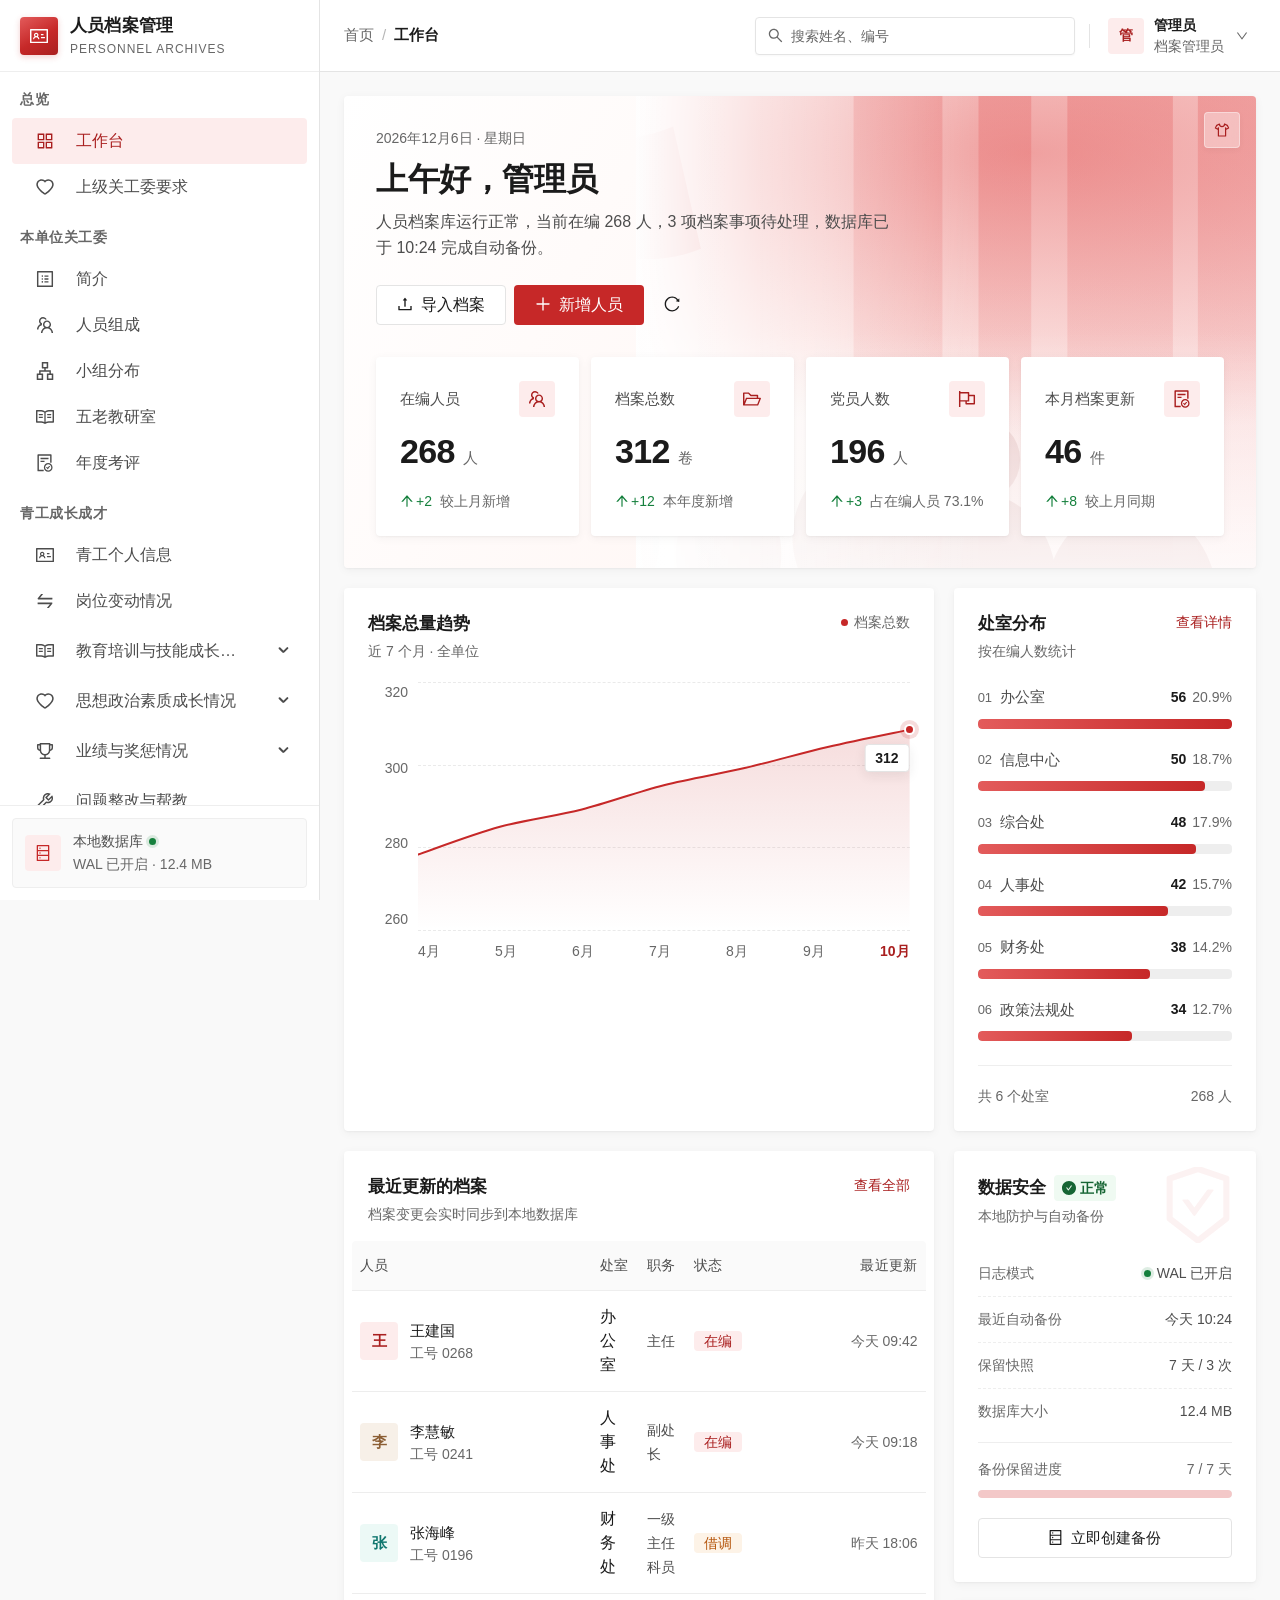
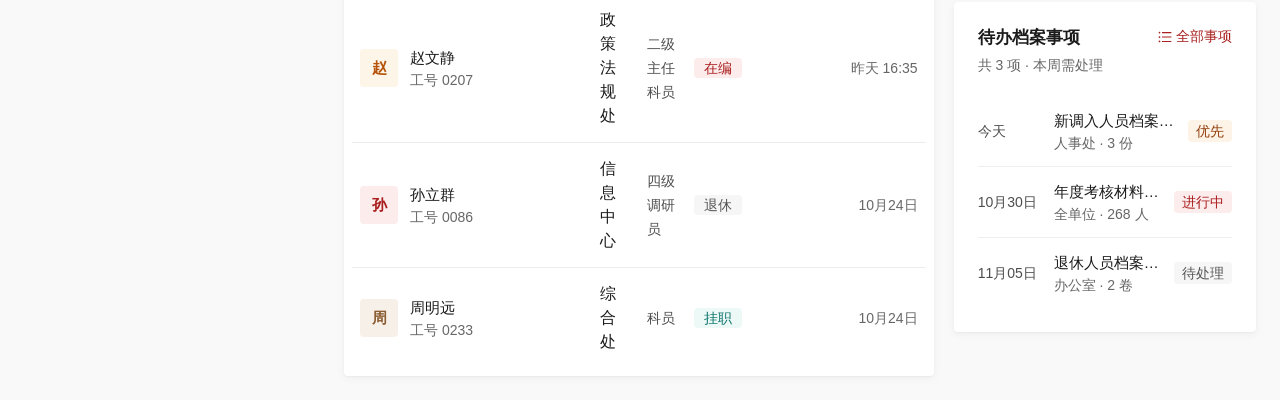
==== index.html @ 31d22665 "Add files via upload" ====
<!doctype html>
<html lang="zh-CN">
  <head>
    <meta charset="UTF-8" />
    <meta name="viewport" content="width=device-width, initial-scale=1.0" />
    <title>人员档案管理平台</title>
    <script type="module" crossorigin src="/assets/index-BuQHs7sy.js"></script>
    <link rel="stylesheet" crossorigin href="/assets/index-Nn-VcLT7.css">
  </head>
  <body>
    <div id="root"></div>
  </body>
</html>
---- assets/index-Nn-VcLT7.css ----
html,body{width:100%;height:100%}input::-ms-clear,input::-ms-reveal{display:none}*,*:before,*:after{box-sizing:border-box}html{font-family:sans-serif;line-height:1.15;-webkit-text-size-adjust:100%;-ms-text-size-adjust:100%;-ms-overflow-style:scrollbar;-webkit-tap-highlight-color:rgba(0,0,0,0)}@-ms-viewport{width:device-width}body{margin:0}[tabindex="-1"]:focus{outline:none}hr{box-sizing:content-box;height:0;overflow:visible}h1,h2,h3,h4,h5,h6{margin-top:0;margin-bottom:.5em;font-weight:500}p{margin-top:0;margin-bottom:1em}abbr[title],abbr[data-original-title]{-webkit-text-decoration:underline dotted;text-decoration:underline dotted;border-bottom:0;cursor:help}address{margin-bottom:1em;font-style:normal;line-height:inherit}input[type=text],input[type=password],input[type=number],textarea{-webkit-appearance:none}ol,ul,dl{margin-top:0;margin-bottom:1em}ol ol,ul ul,ol ul,ul ol{margin-bottom:0}dt{font-weight:500}dd{margin-bottom:.5em;margin-left:0}blockquote{margin:0 0 1em}dfn{font-style:italic}b,strong{font-weight:bolder}small{font-size:80%}sub,sup{position:relative;font-size:75%;line-height:0;vertical-align:baseline}sub{bottom:-.25em}sup{top:-.5em}pre,code,kbd,samp{font-size:1em;font-family:SFMono-Regular,Consolas,Liberation Mono,Menlo,Courier,monospace}pre{margin-top:0;margin-bottom:1em;overflow:auto}figure{margin:0 0 1em}img{vertical-align:middle;border-style:none}a,area,button,[role=button],input:not([type=range]),label,select,summary,textarea{touch-action:manipulation}table{border-collapse:collapse}caption{padding-top:.75em;padding-bottom:.3em;text-align:left;caption-side:bottom}input,button,select,optgroup,textarea{margin:0;color:inherit;font-size:inherit;font-family:inherit;line-height:inherit}button,input{overflow:visible}button,select{text-transform:none}button,html [type=button],[type=reset],[type=submit]{-webkit-appearance:button}button::-moz-focus-inner,[type=button]::-moz-focus-inner,[type=reset]::-moz-focus-inner,[type=submit]::-moz-focus-inner{padding:0;border-style:none}input[type=radio],input[type=checkbox]{box-sizing:border-box;padding:0}input[type=date],input[type=time],input[type=datetime-local],input[type=month]{-webkit-appearance:listbox}textarea{overflow:auto;resize:vertical}fieldset{min-width:0;margin:0;padding:0;border:0}legend{display:block;width:100%;max-width:100%;margin-bottom:.5em;padding:0;color:inherit;font-size:1.5em;line-height:inherit;white-space:normal}progress{vertical-align:baseline}[type=number]::-webkit-inner-spin-button,[type=number]::-webkit-outer-spin-button{height:auto}[type=search]{outline-offset:-2px;-webkit-appearance:none}[type=search]::-webkit-search-cancel-button,[type=search]::-webkit-search-decoration{-webkit-appearance:none}::-webkit-file-upload-button{font:inherit;-webkit-appearance:button}output{display:inline-block}summary{display:list-item}template{display:none}[hidden]{display:none!important}mark{padding:.2em;background-color:#feffe6}:root{--fs: 1;--blue: #c62828;--blue-deep: #a91f1f;--blue-soft: #fdecec;--bg: #f9f9f9;--surface: #ffffff;--border: #e4e4e4;--border-soft: #eeeeee;--text: #1b1b1b;--text-2: #4d4d4d;--text-3: #676767;--placeholder: #8c8c8c;--green: #15803d;--orange: #b45309;--danger: #b91c1c;--radius: 4px}html[data-font-level=large]{--fs: 1.125}html[data-font-level=xlarge]{--fs: 1.25}*{box-sizing:border-box}html,body,#root{height:100%}body{margin:0;background:var(--bg);color:var(--text);font-size:calc(16px * var(--fs));line-height:1.5;font-family:-apple-system,BlinkMacSystemFont,Segoe UI,PingFang SC,Hiragino Sans GB,Microsoft YaHei,sans-serif;-webkit-font-smoothing:antialiased;text-rendering:optimizeLegibility}::selection{background:#c6282829}html{scrollbar-color:#cfcfcf transparent;scrollbar-width:thin}::-webkit-scrollbar{width:8px;height:8px}::-webkit-scrollbar-thumb{background:#cfcfcf;border:2px solid transparent;background-clip:padding-box;border-radius:4px}::-webkit-scrollbar-thumb:hover{background:#b3b3b3;background-clip:padding-box}::-webkit-scrollbar-track,::-webkit-scrollbar-corner{background:transparent}.ant-select-dropdown .rc-virtual-list,.ant-select-dropdown .rc-virtual-list-holder,.ant-select-dropdown-menu,.ant-modal-body{scrollbar-color:#cfcfcf transparent!important;scrollbar-width:thin!important}.ant-select-dropdown .rc-virtual-list::-webkit-scrollbar,.ant-select-dropdown .rc-virtual-list-holder::-webkit-scrollbar,.ant-select-dropdown-menu::-webkit-scrollbar,.ant-modal-body::-webkit-scrollbar{width:8px!important;height:8px!important}.ant-select-dropdown .rc-virtual-list::-webkit-scrollbar-thumb,.ant-select-dropdown .rc-virtual-list-holder::-webkit-scrollbar-thumb,.ant-select-dropdown-menu::-webkit-scrollbar-thumb,.ant-modal-body::-webkit-scrollbar-thumb{background:#cfcfcf!important;border:2px solid transparent!important;background-clip:padding-box!important;border-radius:4px!important}.ant-select-dropdown .rc-virtual-list::-webkit-scrollbar-thumb:hover,.ant-select-dropdown .rc-virtual-list-holder::-webkit-scrollbar-thumb:hover,.ant-select-dropdown-menu::-webkit-scrollbar-thumb:hover,.ant-modal-body::-webkit-scrollbar-thumb:hover{background:#b3b3b3!important;background-clip:padding-box!important}.ant-select-dropdown .rc-virtual-list::-webkit-scrollbar-track,.ant-select-dropdown .rc-virtual-list-holder::-webkit-scrollbar-track,.ant-select-dropdown-menu::-webkit-scrollbar-track,.ant-modal-body::-webkit-scrollbar-track{background:transparent!important}.app-shell{min-height:100vh}.sider{position:fixed;inset:0 auto 0 0;z-index:30;display:flex;flex-direction:column;width:320px;background:var(--surface);border-right:1px solid var(--border)}.logo{display:flex;align-items:center;gap:12px;height:72px;padding:0 20px;border-bottom:1px solid var(--border-soft)}.logo-mark{display:grid;place-items:center;width:38px;height:38px;border-radius:var(--radius);color:#fff;font-size:calc(18px * var(--fs));background:linear-gradient(150deg,#e35b5b,#c62828 55%,#a91f1f);box-shadow:0 2px 6px #c6282838}.logo-name{font-size:calc(17px * var(--fs));font-weight:600;letter-spacing:.2px;line-height:calc(24px * var(--fs))}.logo-sub{margin-top:2px;font-size:calc(12px * var(--fs));font-weight:500;letter-spacing:1px;color:var(--text-3)}.nav-scroll{flex:1;overflow-y:auto;padding:16px 12px}.nav-group+.nav-group{margin-top:16px}.nav-group-label{display:flex;align-items:center;margin:0 0 8px;padding:0 12px 0 8px;font-size:calc(14px * var(--fs));font-weight:600;letter-spacing:.5px;color:var(--text-3)}.nav-group-label .nav-editable{display:flex;align-items:center;justify-content:space-between;width:100%}.nav-group-label .nav-editable-text{line-height:1.2}.nav-group-label .nav-editable-btn{display:inline-flex;align-items:center;justify-content:center;width:22px;height:22px;flex-shrink:0}.nav-group-label .nav-editable.is-editing{display:flex;align-items:center;justify-content:space-between;width:100%;gap:8px}.nav-group-label .nav-editable.is-editing .nav-editable-input{flex:1;width:100%;height:28px;border-radius:var(--radius);padding:0 8px}.nav-menu.ant-menu{border-inline-end:none!important;background:transparent}.nav-menu .ant-menu-item{width:100%;margin:0!important;padding-inline-end:12px!important}.nav-menu .ant-menu-item-icon,.nav-menu .ant-menu-submenu-title .ant-menu-item-icon{display:inline-flex;align-items:center;line-height:1;margin-inline-end:8px}.nav-menu .ant-menu-item,.nav-menu .ant-menu-submenu-title{display:flex!important;align-items:center!important;width:100%!important;min-width:0!important;overflow:hidden!important}.nav-menu .ant-menu-submenu{min-width:0!important}.nav-menu .nav-editable{display:flex!important;flex:1 1 auto!important;min-width:0!important;overflow:hidden!important;align-items:center;justify-content:space-between;gap:8px}.nav-menu .nav-editable-text{flex:1 1 auto!important;min-width:0!important;overflow:hidden!important;text-overflow:ellipsis;white-space:nowrap;line-height:1}.nav-menu .nav-editable-btn{flex:0 0 22px!important}.nav-menu .ant-menu-title-content,.nav-menu .nav-editable-text{line-height:1}.nav-menu .ant-menu-submenu-arrow{margin-inline-start:8px}.nav-menu .ant-menu-item-selected{font-weight:500}.nav-menu .ant-menu-title-content{display:flex;min-width:0;align-items:center;justify-content:space-between}.nav-menu .ant-menu-title-content>span{display:flex;flex:1;align-items:center;justify-content:space-between}.nav-count{min-width:24px;padding:0 6px;border-radius:var(--radius);background:#f2f2f2;color:var(--text-3);font-size:calc(14px * var(--fs));line-height:calc(20px * var(--fs));text-align:center}.nav-menu .ant-menu-item-selected .nav-count{background:#c628281a;color:var(--blue)}.nav-editable{display:inline-flex;align-items:center}.nav-editable .nav-count{flex:0 0 auto}.nav-editable-btn{display:inline-flex;align-items:center;justify-content:center;width:22px;height:22px;padding:0;border:none;border-radius:3px;background:transparent;color:var(--text-3);font-size:calc(13px * var(--fs));cursor:pointer;opacity:0;transition:opacity .16s ease,color .16s ease,background .16s ease}.nav-menu .ant-menu-item:hover .nav-editable-btn,.nav-menu .ant-menu-submenu-title:hover .nav-editable-btn,.nav-group-label:hover .nav-editable-btn,.nav-editable-btn:focus-visible{opacity:1}.nav-editable-btn:hover{background:#c6282814;color:var(--blue)}.nav-menu .ant-menu-item-selected .nav-editable-btn,.nav-menu .ant-menu-submenu-selected>.ant-menu-submenu-title .nav-editable-btn{color:var(--blue)}.nav-menu .ant-menu-item-selected .nav-editable-btn:hover,.nav-menu .ant-menu-submenu-selected>.ant-menu-submenu-title .nav-editable-btn:hover{background:#c6282824;color:var(--blue-deep)}.nav-editable-btn:focus-visible{outline:none;box-shadow:0 0 0 3px #c6282829}.nav-editable.is-editing{display:flex!important;flex:1 1 auto!important;min-width:0!important;align-items:center!important;justify-content:space-between!important;gap:8px!important}.nav-editable-input.ant-input{width:auto;height:26px;flex:1 1 auto;min-width:0;padding:0 8px;font-size:calc(14px * var(--fs));border-radius:var(--radius);border-color:var(--blue, #c62828)}.nav-editable-input.ant-input:focus{border-color:var(--blue, #c62828);box-shadow:0 0 0 2px #c6282826}.nav-editable-btn.is-editing{opacity:1!important;color:var(--blue, #c62828)}.nav-editable-btn.is-editing:hover{background:#c6282824!important;color:var(--blue-deep, #a91f1f)!important}.sider-foot{padding:12px;border-top:1px solid var(--border-soft)}.font-switch{margin-bottom:12px}.font-switch-label{margin:0 8px 4px;font-size:calc(14px * var(--fs));color:var(--text-3);white-space:nowrap}.font-switch .ant-segmented{padding:3px;background:#f2f2f2;font-size:calc(14px * var(--fs))}.font-switch .ant-segmented-item{border-radius:3px;color:var(--text-2)}.font-switch .ant-segmented-item-selected{color:var(--blue-deep);font-weight:600}.font-switch .ant-segmented-item-label{min-height:34px;padding-inline:9px;line-height:34px}.db-card{display:flex;align-items:center;gap:12px;padding:12px;border:1px solid var(--border-soft);border-radius:var(--radius);background:#fafafa}.db-icon{display:grid;place-items:center;width:36px;height:36px;flex:0 0 36px;border-radius:var(--radius);background:var(--blue-soft);color:var(--blue);font-size:calc(16px * var(--fs))}.db-title{display:flex;align-items:center;gap:6px;font-size:calc(14px * var(--fs));font-weight:500;color:var(--text-2)}.db-sub{margin-top:2px;font-size:calc(14px * var(--fs));color:var(--text-3)}.dot{width:7px;height:7px;border-radius:50%;background:var(--green);box-shadow:0 0 0 3px #15803d24}.main{display:flex;flex-direction:column;min-height:100vh;margin-left:320px}.header{position:sticky;top:0;z-index:20;display:flex;align-items:center;justify-content:space-between;gap:16px;height:72px;padding:0 24px;background:#ffffffeb;-webkit-backdrop-filter:saturate(180%) blur(12px);backdrop-filter:saturate(180%) blur(12px);border-bottom:1px solid var(--border)}.header-crumb{display:flex;align-items:center;gap:8px;font-size:calc(15px * var(--fs))}.crumb-muted{color:var(--text-3)}.crumb-link{padding:0;border:none;border-radius:3px;background:transparent;color:var(--text-3);font:inherit;cursor:pointer;transition:color .16s ease}.crumb-link:hover{color:var(--blue-deep)}.crumb-link:focus-visible{outline:none;box-shadow:0 0 0 3px #c6282824}.crumb-sep{color:#b6b6b6}.crumb-current{font-weight:600;color:var(--text)}.header-right{display:flex;align-items:center;gap:10px}.header-search.ant-input-affix-wrapper{width:320px;height:38px;padding-inline:12px;border:1px solid var(--border);background:#fff;border-radius:var(--radius);box-shadow:0 1px 2px #00000008;transition:all .2s cubic-bezier(.4,0,.2,1)}.header-search.ant-input-affix-wrapper:hover{border-color:#c4c4c4;background:#fff;box-shadow:0 2px 5px #0000000d}.header-search.ant-input-affix-wrapper:focus,.header-search.ant-input-affix-wrapper-focused{border-color:var(--blue)!important;background:#fff!important;box-shadow:0 0 0 3px #c628281f!important}.header-search .ant-input{background:transparent;color:var(--text);font-size:calc(14px * var(--fs))}.header-search .ant-input::placeholder{color:var(--text-3);font-size:calc(14px * var(--fs))}.header-search .ant-input-prefix{margin-inline-end:8px;color:var(--text-3);font-size:calc(15px * var(--fs));transition:color .2s ease}.header-search.ant-input-affix-wrapper-focused .ant-input-prefix{color:var(--blue)}.header-search .ant-input-clear-icon{color:var(--text-3);font-size:calc(13px * var(--fs));transition:color .16s ease}.header-search .ant-input-clear-icon:hover{color:var(--text)}.kbd{padding:2px 8px;border:1px solid #dedede;border-radius:3px;background:#fff;color:var(--text-3);font-size:calc(12px * var(--fs));line-height:calc(16px * var(--fs))}.icon-btn{display:grid;place-items:center;width:40px;height:40px;border-radius:var(--radius);color:var(--text-2);font-size:calc(18px * var(--fs));cursor:pointer;transition:background .16s ease,color .16s ease}.icon-btn:hover{background:#f2f2f2;color:var(--text)}.header-divider{width:1px;height:24px;margin:0 4px;background:var(--border)}.profile{display:flex;align-items:center;gap:10px;padding:4px 8px 4px 4px;border-radius:var(--radius);background:#fff;cursor:pointer;transition:background .16s ease}.profile:hover,.profile:active,.profile:focus{background:#fff}.profile-meta{line-height:1.2}.profile-name{font-size:calc(14px * var(--fs));font-weight:600;color:var(--text)}.profile-role{margin-top:4px;font-size:calc(14px * var(--fs));color:var(--text-3)}.profile-caret{margin-left:2px;font-size:calc(12px * var(--fs));color:var(--text-3)}.content{flex:1;padding:24px}.committee{display:flex;flex-direction:column;gap:20px}.tile-grid{display:grid;grid-template-columns:repeat(4,minmax(0,1fr));gap:20px}@media (max-width: 1400px){.tile-grid{grid-template-columns:repeat(3,minmax(0,1fr))}}@media (max-width: 900px){.tile-grid{grid-template-columns:repeat(2,minmax(0,1fr))}}@media (max-width: 620px){.tile-grid{grid-template-columns:minmax(0,1fr)}}.tile-grid-empty{grid-column:1 / -1;display:flex;flex-direction:column;align-items:center;gap:calc(16px * var(--fs));padding:calc(32px * var(--fs)) 0 calc(40px * var(--fs))}.tile-grid-empty .ant-empty{margin:0}.tile-grid-empty .ant-empty-image{height:calc(64px * var(--fs));margin-bottom:8px}.tile-grid-empty .ant-empty-description{color:var(--text-3)}.tile-cell{position:relative}.tile{display:flex;width:100%;flex-direction:column;padding:0;overflow:hidden;border:none;border-radius:var(--radius);background:#f5f5f4;color:var(--text);font:inherit;text-align:left;cursor:pointer;transition:box-shadow .2s ease,transform .2s ease}.tile-cell:hover .tile{transform:translateY(-4px);box-shadow:0 2px 4px #2121210d,0 6px 18px #21212112}.tile:focus-visible{outline:none;box-shadow:0 0 0 4px #c6282829}.tile-edit.ant-btn{position:absolute;top:8px;right:8px;z-index:2;display:inline-flex;align-items:center;justify-content:center;width:calc(26px * var(--fs));height:calc(26px * var(--fs));padding:0;border:none!important;border-radius:var(--radius);background:transparent!important;box-shadow:none!important;color:var(--text)!important;font-size:calc(14px * var(--fs));opacity:0;pointer-events:none;cursor:pointer;transition:opacity .16s ease,transform .2s ease,background .16s ease,color .16s ease}.tile-cell:hover .tile-edit.ant-btn,.tile-edit.ant-btn:focus-visible{opacity:1;pointer-events:auto;transform:translateY(-4px)}.tile-edit.ant-btn:hover{background:#c6282814!important;color:var(--blue)!important}.tile-edit.ant-btn:focus-visible{outline:none;box-shadow:0 0 0 3px #c628283d}.tile-media{display:block;overflow:hidden;aspect-ratio:16 / 7;background:#fbf5e7}.tile-media img{display:block;width:100%;height:100%;object-fit:cover;object-position:center 46%;transition:transform .3s ease}.tile-cell:hover .tile-media img{transform:scale(1.04)}.tile-media.is-blank{display:flex;flex-direction:column;align-items:center;justify-content:center;gap:6px;background:#f2f2f2;color:var(--text-3);font-size:calc(14px * var(--fs))}.tile-media.is-blank .anticon{font-size:calc(24px * var(--fs));color:#a3a3a3}.tile-media-hint{line-height:calc(20px * var(--fs))}.tile.tile-add{height:100%;min-height:calc(200px * var(--fs));align-items:center;justify-content:center;gap:calc(2px * var(--fs));border:1px dashed #d9d9d9;background:transparent;text-align:center;transition:box-shadow .2s ease,transform .2s ease,border-color .16s ease}.tile-add-icon{display:grid;place-items:center;margin-bottom:calc(10px * var(--fs));color:var(--text-3);font-size:calc(28px * var(--fs));line-height:1;transition:color .16s ease}.tile-add-title{font-size:calc(15px * var(--fs));font-weight:500;line-height:calc(22px * var(--fs));color:var(--text-2);transition:color .16s ease}.tile-add-desc{font-size:calc(14px * var(--fs));line-height:calc(20px * var(--fs));color:#9c9c9c}.tile-cell:hover .tile-add{border-color:var(--blue)}.tile-cell:hover .tile-add-icon{color:var(--blue)}.tile-cell:hover .tile-add-title{color:var(--blue-deep)}.tile-text{display:flex;flex-direction:column;gap:4px;padding:16px 20px 20px;background:#fafafa;color:#000}.tile-title{font-size:calc(17px * var(--fs));font-weight:600;line-height:calc(24px * var(--fs));transform-origin:left center;transition:transform .3s ease}.tile-desc{font-size:calc(14px * var(--fs));line-height:calc(22px * var(--fs));color:var(--text-3);transform-origin:left center;transition:transform .3s ease}.tile-cell:hover .tile-title,.tile-cell:hover .tile-desc{transform:scale(1.02)}.tile-title.is-blank{font-weight:500;color:var(--text-3)}.staff-card{position:relative;display:flex;align-items:flex-start;gap:calc(12px * var(--fs));padding:calc(14px * var(--fs));border:1px solid var(--border-soft);border-radius:var(--radius);background:#fafafa;transition:box-shadow .2s ease,transform .2s ease,background .2s ease}.staff-card:hover{transform:translateY(-4px);background:var(--surface);box-shadow:0 2px 4px #2121210d,0 6px 18px #21212112}.staff-card-open{position:absolute;top:0;right:0;bottom:0;left:0;z-index:1;width:100%;padding:0;border:none;border-radius:inherit;background:transparent;cursor:pointer}.staff-card-open:focus-visible{outline:2px solid var(--blue);outline-offset:2px}.staff-card-photo{display:grid;place-items:center;overflow:hidden;width:calc(76px * var(--fs));flex:0 0 calc(76px * var(--fs));aspect-ratio:3 / 4;border-radius:var(--radius);background:#f0f0ef;color:#a3a3a3;font-size:calc(26px * var(--fs))}.staff-card-photo img{display:block;width:100%;height:100%;object-fit:cover}.staff-card-main{display:flex;flex:1;flex-direction:column;min-width:0}.staff-card-name{overflow:hidden;padding-right:calc(64px * var(--fs));font-size:calc(17px * var(--fs));font-weight:600;line-height:calc(24px * var(--fs));text-overflow:ellipsis;white-space:nowrap}.staff-edit.ant-btn,.info-card-edit.ant-btn{position:absolute;top:calc(6px * var(--fs));right:calc(6px * var(--fs));z-index:2;background:var(--surface);opacity:0;pointer-events:none;transition:opacity .16s ease}.staff-card:hover .staff-edit.ant-btn,.info-card:hover .info-card-edit.ant-btn,.staff-edit.ant-btn:focus-visible,.info-card-edit.ant-btn:focus-visible{opacity:1;pointer-events:auto}.staff-edit.ant-btn:focus-visible,.info-card-edit.ant-btn:focus-visible{outline:none;box-shadow:0 0 0 3px #c6282824}.staff-card-rows{display:grid;grid-template-columns:max-content minmax(0,1fr);column-gap:calc(12px * var(--fs));row-gap:calc(2px * var(--fs));margin-top:calc(8px * var(--fs))}.staff-card-row{display:contents;font-size:calc(14px * var(--fs));line-height:calc(22px * var(--fs))}.staff-card-label{min-width:0;overflow:hidden;color:var(--text-3);text-overflow:ellipsis;white-space:nowrap}.staff-card-value{min-width:0;overflow:hidden;color:var(--text);text-overflow:ellipsis;white-space:nowrap}.staff-card-value.is-blank{color:var(--text-3)}.staff-card-value.is-long{display:-webkit-box;white-space:pre-line;word-break:break-word;-webkit-box-orient:vertical;-webkit-line-clamp:2}.staff-card-duty{color:var(--blue-deep)}.staff-card-duty.is-blank{color:var(--text-3)}.staff-detail{display:flex;align-items:flex-start;gap:calc(20px * var(--fs))}.staff-detail-photo{display:grid;place-items:center;overflow:hidden;width:calc(132px * var(--fs));flex:0 0 calc(132px * var(--fs));aspect-ratio:3 / 4;border-radius:var(--radius);background:#f0f0ef;color:#a3a3a3;font-size:calc(32px * var(--fs))}.staff-detail-photo img{display:block;width:100%;height:100%;object-fit:cover}.staff-detail-main{flex:1;min-width:0}.staff-detail-name{font-size:calc(20px * var(--fs));font-weight:600;line-height:calc(28px * var(--fs))}.staff-detail-rows{display:grid;grid-template-columns:max-content minmax(0,1fr);column-gap:calc(16px * var(--fs));row-gap:calc(10px * var(--fs));margin-top:calc(16px * var(--fs))}.staff-detail-row{display:contents;font-size:calc(14px * var(--fs));line-height:calc(22px * var(--fs))}.staff-detail-label{min-width:0;color:var(--text-3);white-space:nowrap}.staff-detail-value{min-width:0;color:var(--text);white-space:pre-line;word-break:break-word}.staff-detail-value.is-blank{color:var(--text-3)}.staff-detail-duty{color:var(--blue-deep)}.staff-detail-duty.is-blank{color:var(--text-3)}@media (max-width: 680px){.staff-detail{flex-direction:column}.staff-detail-photo{width:calc(96px * var(--fs));flex-basis:auto}}.tile.tile-add.staff-add,.tile.tile-add.group-add,.tile.tile-add.review-add{min-height:calc((76px * 4 / 3 + 28px) * var(--fs))}.info-card{position:relative;display:flex;flex-direction:column;min-height:calc((76px * 4 / 3 + 28px) * var(--fs));padding:calc(14px * var(--fs));border-radius:var(--radius);background:var(--surface);box-shadow:0 1px 2px #2121210a,0 2px 10px #2121210d;transition:box-shadow .2s ease,transform .2s ease}.info-card:hover{transform:translateY(-4px);box-shadow:0 2px 4px #2121210d,0 6px 18px #21212112}.info-card-name{padding-right:calc(64px * var(--fs));overflow:hidden;font-size:calc(17px * var(--fs));font-weight:600;line-height:calc(24px * var(--fs));text-overflow:ellipsis;white-space:nowrap}.info-card-rows{display:grid;grid-template-columns:max-content minmax(0,1fr);column-gap:calc(8px * var(--fs));row-gap:calc(2px * var(--fs));margin-top:auto;padding-top:calc(10px * var(--fs))}.info-card-row{display:contents;font-size:calc(14px * var(--fs));line-height:calc(22px * var(--fs))}.info-card-label{min-width:0;overflow:hidden;color:var(--text-3);text-overflow:ellipsis;white-space:nowrap}.info-card-value{min-width:0;overflow:hidden;color:var(--text);text-overflow:ellipsis;white-space:nowrap}.info-card-value.is-list{overflow:visible;text-overflow:clip;white-space:normal}.info-card-value.is-blank{color:var(--text-3)}.note-editor{display:flex;flex-direction:column;gap:calc(24px * var(--fs));max-width:calc(920px * var(--fs));margin-inline:auto}.note-field{display:flex;flex-direction:column;gap:calc(8px * var(--fs))}.note-editor{--note-mark: calc(3px * var(--fs));--note-mark-gap: calc(8px * var(--fs))}.note-field-head{display:flex;align-items:center;gap:var(--note-mark-gap)}.note-field-head:before{content:"";flex:none;width:var(--note-mark);height:calc(14px * var(--fs));border-radius:3px;background:var(--blue)}.note-field-head .ant-btn{opacity:0;pointer-events:none;transition:opacity .16s ease}.note-field:hover .ant-btn,.note-field-head .ant-btn:focus-visible{opacity:1;pointer-events:auto}@media (hover: none){.note-field-head .ant-btn{opacity:1;pointer-events:auto}}.note-editor .ant-input{font-size:calc(16px * var(--fs));line-height:calc(28px * var(--fs))}.note-editor .note-field-label-input.ant-input{flex:1;height:calc(24px * var(--fs));padding-block:0;padding-inline:0;font-size:calc(15px * var(--fs));line-height:calc(22px * var(--fs));font-weight:600;color:var(--text)}.note-cards,.note-cards-masonry{display:flex;gap:calc(20px * var(--fs));align-items:flex-start;position:relative;z-index:1}.note-cards-col{display:flex;flex-direction:column;gap:calc(20px * var(--fs));flex:1;min-width:0}.note-card-add-wrap{width:100%}.note-card{position:relative;margin:0;padding:calc(24px * var(--fs)) calc(24px * var(--fs)) calc(24px * var(--fs)) calc(44px * var(--fs));border-radius:var(--radius);background:var(--surface);box-shadow:0 1px 2px #2121210a,0 2px 10px #2121210d;transition:box-shadow .2s ease}.note-card-form-card{padding:calc(24px * var(--fs))}.note-card:hover{box-shadow:0 2px 4px #2121210d,0 6px 18px #21212112}.note-card.is-dragging{opacity:.5;background:#fff;box-shadow:0 4px 16px #c6282814;outline:1.5px dashed var(--blue);cursor:grabbing}.note-card.is-dragging .note-card-edit,.note-card.is-dragging .note-card-grip{pointer-events:none}.note-card.is-drop-target{outline:2px dashed var(--blue)!important;outline-offset:-2px;background:var(--blue-soft)!important;box-shadow:0 4px 18px #c6282829!important;transform:translateY(-2px);transition:transform .15s ease,background-color .15s ease,outline-color .15s ease}.note-card.is-drop-target:after{content:"释放以交换位置";position:absolute;top:8px;right:12px;padding:2px 8px;border-radius:4px;background:var(--blue);color:#fff;font-size:11px;font-weight:500;letter-spacing:.5px;pointer-events:none;z-index:5}.note-card-head{display:flex;align-items:flex-start;gap:calc(8px * var(--fs));margin-bottom:calc(12px * var(--fs))}.note-card-mark{flex:none;width:calc(4px * var(--fs));height:calc(16px * var(--fs));margin-top:calc(4px * var(--fs));border-radius:3px;background:var(--blue)}.note-card-label{flex:1;min-width:0;font-size:calc(17px * var(--fs));font-weight:600;line-height:calc(24px * var(--fs));color:var(--text);overflow-wrap:anywhere}.note-card-edit.ant-btn{flex:none;width:calc(32px * var(--fs));height:calc(32px * var(--fs));margin:calc(-4px * var(--fs)) calc(-8px * var(--fs)) 0 0;opacity:0;pointer-events:none;cursor:pointer;transition:opacity .16s ease,background-color .16s ease,color .16s ease}.note-card:hover .note-card-edit.ant-btn,.note-card:focus-within .note-card-edit.ant-btn,.note-card-edit.ant-btn:focus-visible{opacity:1;pointer-events:auto}.note-card-edit.ant-btn:hover{background:var(--blue-soft);color:var(--blue-deep)}:has(.review-builder-card) .note-card-edit.ant-btn,:has(.note-form) .note-card-edit.ant-btn,:has(.review-builder-card) .note-card-grip,:has(.note-form) .note-card-grip{display:none!important;opacity:0!important;pointer-events:none!important}:has(.note-card.is-dragging) .note-card:not(.is-dragging) .note-card-edit.ant-btn,:has(.note-card.is-dragging) .note-card:not(.is-dragging) .note-card-grip,.is-dragging-card .note-card:not(.is-dragging) .note-card-edit.ant-btn,.is-dragging-card .note-card:not(.is-dragging) .note-card-grip{display:none!important;opacity:0!important;pointer-events:none!important}.note-card.is-empty .note-card-edit.ant-btn{opacity:1;pointer-events:auto}.note-card-edit.ant-btn:focus-visible{outline:none;box-shadow:0 0 0 3px #c6282824}.note-card-grip{position:absolute;inset:0 auto 0 0;display:flex;align-items:center;justify-content:center;width:calc(28px * var(--fs));padding:0;border:0;border-radius:var(--radius) 0 0 var(--radius);background:transparent;color:var(--text-3);font-size:calc(14px * var(--fs));cursor:grab;opacity:0;transition:opacity .16s ease,background-color .16s ease,color .16s ease;-webkit-user-select:none;user-select:none}.note-card:hover .note-card-grip,.note-card-grip:focus-visible{opacity:1}.note-card-grip:hover{background:var(--blue-soft);color:var(--blue)}.note-card-grip:active{cursor:grabbing}.note-card-text{margin:0;font-size:calc(16px * var(--fs));line-height:calc(26px * var(--fs));color:var(--text-2);overflow-wrap:anywhere}.note-card-text+.note-card-text{margin-top:calc(12px * var(--fs))}.note-card-empty{display:flex;align-items:center;gap:calc(8px * var(--fs));font-size:calc(15px * var(--fs));line-height:calc(26px * var(--fs));color:var(--text-3)}.note-card-form{display:flex;flex-direction:column;gap:calc(16px * var(--fs))}.note-card-form.is-confirming .note-form-field{pointer-events:none}.note-card-form.is-confirming .ant-input,.note-card-form.is-confirming .ant-input:hover,.note-card-form.is-confirming .ant-input:focus,.note-card-form.is-confirming textarea,.note-card-form.is-confirming textarea:hover,.note-card-form.is-confirming textarea:focus{border-color:var(--border)!important;box-shadow:none!important;cursor:default!important}.note-form-label{display:block;margin-bottom:calc(6px * var(--fs));font-size:calc(14px * var(--fs));font-weight:500;color:var(--text-2)}.note-card-form .ant-input{font-size:calc(15px * var(--fs))}.note-form-foot{display:flex;flex-wrap:wrap;align-items:center;gap:calc(12px * var(--fs))}.note-form-confirm{flex:1 0 100%;margin:0;font-size:calc(14px * var(--fs));line-height:calc(22px * var(--fs));color:var(--danger)}.note-form-btns{display:flex;gap:calc(8px * var(--fs));margin-inline-start:auto}.note-card-add{width:100%;min-height:calc(80px * var(--fs));display:flex;align-items:center;justify-content:center;gap:calc(8px * var(--fs));padding-inline:calc(16px * var(--fs));border:1px dashed rgba(198,40,40,.35);border-radius:var(--radius);background:var(--surface);box-shadow:none;color:var(--blue-deep);font-family:inherit;font-size:calc(16px * var(--fs));font-weight:500;cursor:pointer;transition:color .16s ease,border-color .16s ease,background-color .16s ease}.note-card-add:hover,.note-card-add:focus-visible{border-color:var(--blue);background:var(--blue-soft);box-shadow:none;color:var(--blue-deep);outline:none}.review-card-body{display:flex;flex-direction:column;gap:calc(8px * var(--fs))}.review-card-row{display:flex;align-items:baseline;gap:calc(12px * var(--fs));font-size:calc(14.5px * var(--fs));line-height:calc(22px * var(--fs))}.review-card-prop{flex:none;color:var(--placeholder);font-size:calc(13px * var(--fs));font-weight:500;letter-spacing:.2px}.review-card-val{color:var(--text);font-size:calc(14.5px * var(--fs));word-break:break-word}.review-card-row.is-extra{flex-direction:column;align-items:flex-start;gap:calc(6px * var(--fs));margin-top:calc(10px * var(--fs));padding-top:calc(10px * var(--fs));border-top:1px dashed var(--border)}.review-card-row.is-extra .review-card-prop{color:var(--placeholder);font-size:calc(13px * var(--fs));font-weight:500;line-height:1.2}.review-card-row.is-extra .review-card-val{color:var(--text);font-size:calc(14.5px * var(--fs));line-height:1.65;width:100%}.review-card-val.is-multiline p{margin:0;color:var(--text);line-height:1.65;word-break:break-word}.review-card-val.is-multiline p+p{margin-top:calc(6px * var(--fs))}.review-card-grade-badge{display:inline-flex;align-items:center;padding:1px calc(8px * var(--fs));border-radius:var(--radius);background:var(--blue-soft);color:var(--blue);font-weight:600;font-size:calc(14px * var(--fs))}.review-builder-card{width:calc(((100% - calc(20px * var(--fs)) * 2) / 3) * 2 + calc(20px * var(--fs)));margin:0;padding:0;background:var(--surface);border-radius:var(--radius);box-shadow:var(--shadow-card);overflow:hidden;display:flex;flex-direction:column;transition:box-shadow .2s ease}.review-builder-card.is-two-cols{width:100%!important}@media (max-width: 1350px){.review-builder-card{width:100%}}.review-builder-card:hover{box-shadow:var(--shadow-hover)}.doc-page>.page-banner+.review-builder-card{margin-top:0}.review-builder-top-head{padding:calc(20px * var(--fs)) 32px calc(16px * var(--fs));border-bottom:1px solid var(--border-soft);background:var(--surface)}.review-builder-title{margin:0;font-size:calc(18px * var(--fs));line-height:1.4;font-weight:600;color:var(--text)}.review-builder-desc{margin:0;font-size:calc(14px * var(--fs));line-height:1.5;color:var(--text-3)}.review-builder-body{display:grid;grid-template-columns:minmax(0,1fr) 340px;min-height:520px;background:var(--surface)}@media (max-width: 960px){.review-builder-body{grid-template-columns:1fr}}.review-builder-left{padding:24px 32px;border-right:1px solid var(--border-soft);background:var(--surface);display:flex;flex-direction:column;transition:background-color .16s ease;overflow-y:auto}.review-builder-left.is-dragging-over{background:var(--blue-soft)}.review-builder-tip{display:flex;align-items:center;gap:8px;color:var(--text-3);font-size:calc(14px * var(--fs));margin:0 0 16px;padding:0 8px;line-height:22px}.review-builder-tip svg{color:var(--text-3);flex-shrink:0}.review-builder-list{position:relative;display:flex;flex-direction:column;gap:6px;flex:1}.review-builder-indicator{position:absolute;left:0;right:0;height:3px;border-radius:var(--radius);background:var(--blue);pointer-events:none;box-shadow:0 0 6px #c6282866;z-index:10}.review-builder-indicator:before{content:"";position:absolute;left:-4px;top:-4px;width:11px;height:11px;border-radius:50%;background:var(--blue)}.review-builder-row{display:grid;grid-template-columns:36px 96px minmax(0,1fr) 72px;gap:8px;align-items:center;padding:8px 12px;border:1px dashed transparent;border-radius:var(--radius);background:transparent;transition:border-color .16s ease,background-color .16s ease}.review-builder-row.custom:hover{border-color:var(--border);background:var(--sub-bg)}.review-builder-row.is-moving{opacity:.35;border-color:var(--blue);border-style:dashed}.review-builder-row.is-flash{animation:review-builder-flash .8s ease}@keyframes review-builder-flash{0%{background:var(--blue-soft);border-color:var(--blue)}to{background:transparent;border-color:transparent}}.review-builder-grip{width:36px;height:36px;display:flex;align-items:center;justify-content:center;color:var(--placeholder);border-radius:var(--radius);transition:color .16s ease,background-color .16s ease;-webkit-user-select:none;user-select:none}.review-builder-row.custom .review-builder-grip{cursor:grab}.review-builder-row.custom:hover .review-builder-grip{color:var(--text-2)}.review-builder-row.custom .review-builder-grip:hover{color:var(--blue);background:var(--blue-soft)}.review-builder-row.custom .review-builder-grip:active{cursor:grabbing}.review-builder-grip.locked{visibility:hidden}.review-builder-row-label{line-height:40px;font-weight:500;white-space:nowrap;font-size:calc(16px * var(--fs));color:var(--text);overflow:hidden;text-overflow:ellipsis}.review-builder-row-label.req:before{content:"* ";color:var(--blue);font-weight:600}.review-builder-row-label-input{width:100%;height:36px;line-height:36px;font-family:inherit;font-weight:500;font-size:calc(16px * var(--fs));color:var(--text);background:transparent;border:1px solid transparent;border-radius:var(--radius);padding:0 4px;outline:none;cursor:text;transition:background-color .16s ease,border-color .16s ease,color .16s ease}.review-builder-row.custom:hover .review-builder-row-label-input{border-color:var(--border-soft);background:var(--surface)}.review-builder-row-label-input:hover{color:var(--blue-deep);background:var(--blue-soft)!important}.review-builder-row-label-input:focus{background:var(--surface)!important;border-color:var(--blue)!important;box-shadow:0 0 0 3px #c6282824}.review-builder-ctl{min-width:0}.review-builder-ctl .ant-input,.review-builder-ctl .ant-picker{width:100%;height:calc(40px * var(--fs));border:1px solid var(--border);background:var(--surface);color:var(--text);border-radius:var(--radius);padding:0 12px;font:inherit;font-size:calc(15px * var(--fs));transition:border-color .16s ease,box-shadow .16s ease}.review-builder-ctl .ant-input::placeholder,.review-builder-ctl .ant-picker input::placeholder{color:var(--placeholder)}.review-builder-ctl .ant-input:focus,.review-builder-ctl .ant-picker-focused{border-color:var(--blue);box-shadow:0 0 0 3px #c6282824}.review-builder-ctl .ant-input-textarea{height:auto}.review-builder-ctl textarea.ant-input{min-height:calc(88px * var(--fs));height:calc(88px * var(--fs));padding:10px 12px;line-height:1.5}.review-builder-card.is-confirming-delete .review-builder-ctl .ant-input,.review-builder-card.is-confirming-delete .review-builder-ctl .ant-input[disabled],.review-builder-card.is-confirming-delete .review-builder-ctl .ant-input.ant-input-disabled,.review-builder-card.is-confirming-delete .review-builder-ctl .ant-picker,.review-builder-card.is-confirming-delete .review-builder-ctl .ant-picker[disabled],.review-builder-card.is-confirming-delete .review-builder-ctl .ant-picker.ant-picker-disabled,.review-builder-card.is-confirming-delete .review-builder-ctl textarea,.review-builder-card.is-confirming-delete .review-builder-row-label-input,.review-builder-card.is-confirming-delete .review-builder-row-label-input[disabled]{background:#fff!important;border-color:#e4e4e4!important;color:#b0b0b0!important;box-shadow:none!important;cursor:default!important;-webkit-user-select:none;user-select:none}.review-builder-card.is-confirming-delete .review-builder-ctl .ant-picker input,.review-builder-card.is-confirming-delete .review-builder-ctl .ant-picker-disabled input{color:#b0b0b0!important;background:transparent!important;cursor:default!important}.review-builder-card.is-confirming-delete .review-builder-ctl .ant-input::placeholder,.review-builder-card.is-confirming-delete .review-builder-ctl .ant-picker input::placeholder{color:#c8c8c8!important}.review-builder-card.is-confirming-delete .review-builder-ctl .ant-picker-suffix{color:#c4c4c4!important;cursor:default!important}.review-builder-card.is-confirming-delete .review-builder-lock{color:#b0b0b0!important;cursor:default!important}.review-builder-card.is-confirming-delete .review-builder-row-label{color:#b0b0b0!important}.review-builder-card.is-confirming-delete .review-builder-row-label.req:before{color:#b0b0b0!important}.review-builder-card.is-confirming-delete .review-builder-row.custom:hover .review-builder-row-label-input,.review-builder-card.is-confirming-delete .review-builder-row-label-input:hover{background:#fff!important;border-color:#e4e4e4!important;color:#b0b0b0!important;cursor:default!important}.review-builder-card.is-confirming-delete .review-builder-radio-opt{color:#b0b0b0!important;cursor:default!important;pointer-events:none}.review-builder-card.is-confirming-delete .review-builder-radio-opt i{background:#fff!important;border-color:#d9d9d9!important}.review-builder-card.is-confirming-delete .review-builder-radio-opt i.on{border-color:#b0b0b0!important;background:#fff!important}.review-builder-card.is-confirming-delete .review-builder-grip,.review-builder-card.is-confirming-delete .review-builder-row.custom:hover .review-builder-grip{cursor:default!important;opacity:.3!important}.review-builder-card.is-confirming-delete .review-builder-row.custom:hover{background:transparent!important;box-shadow:none!important}.review-builder-card.is-confirming-delete .review-builder-right{opacity:.45;pointer-events:none;cursor:default!important}.review-builder-photo-ctl{display:flex;align-items:center;gap:20px;padding:8px 0}.review-builder-photo-preview{width:96px;height:128px;aspect-ratio:3 / 4;border-radius:var(--radius);border:1.5px dashed #d4d4d4;background:#fafafa;overflow:hidden;display:flex;align-items:center;justify-content:center;flex-shrink:0;transition:border-color .2s ease,background-color .2s ease}.review-builder-photo-preview img{width:100%;height:100%;object-fit:cover;display:block}.review-builder-photo-blank{color:var(--placeholder);font-size:38px}.review-builder-photo-actions{display:flex;flex-direction:column;gap:12px;align-items:flex-start}.review-builder-photo-btns{display:flex;gap:8px;align-items:center}.review-builder-photo-hint{font-size:calc(13px * var(--fs));color:var(--text-3);line-height:1.5}.note-member-top{display:flex;align-items:flex-start;gap:calc(16px * var(--fs))}.note-member-photo{width:calc(88px * var(--fs));aspect-ratio:3 / 4;flex:0 0 calc(88px * var(--fs));border-radius:var(--radius);overflow:hidden;background:#f0f0ef;border:1px solid var(--border-soft)}.note-member-photo img{width:100%;height:100%;object-fit:cover;display:block}.note-member-extras{display:flex;flex-direction:column;width:100%;margin-top:calc(4px * var(--fs))}.review-card-duty-badge{color:var(--blue-deep);font-weight:600;font-size:calc(15px * var(--fs))}.review-builder-radio-group{display:flex;gap:24px;line-height:40px;font-size:calc(15px * var(--fs));-webkit-user-select:none;user-select:none}.review-builder-radio-opt{display:inline-flex;align-items:center;cursor:pointer;color:var(--text);transition:color .16s ease}.review-builder-radio-opt:hover{color:var(--blue)}.review-builder-radio-opt i{display:inline-block;width:18px;height:18px;border-radius:50%;border:1px solid var(--border);margin-right:8px;background:var(--surface);box-sizing:border-box;transition:border-color .16s ease,border-width .16s ease}.review-builder-radio-opt:hover i{border-color:var(--text-3)}.review-builder-radio-opt i.on{border:5px solid var(--blue)}.review-builder-act{display:flex;align-items:center;justify-content:flex-end;gap:8px;height:40px}.review-builder-lock{height:40px;display:flex;align-items:center;justify-content:flex-end;gap:6px;color:var(--placeholder);font-size:calc(14px * var(--fs));padding-right:8px;-webkit-user-select:none;user-select:none}.review-builder-lock svg{stroke:var(--placeholder);color:var(--placeholder);flex-shrink:0}.review-builder-lock span{color:var(--placeholder)}.review-builder-reqchk-wrap{display:inline-flex;align-items:center;gap:6px;cursor:pointer;-webkit-user-select:none;user-select:none;font-size:calc(14px * var(--fs));color:var(--text-2);padding:4px 6px;border-radius:var(--radius);transition:color .16s ease}.review-builder-reqchk-wrap:hover{color:var(--text)}.review-builder-reqchk{-moz-appearance:none;appearance:none;-webkit-appearance:none;margin:0;width:17px;height:17px;border-radius:3px;border:1.5px solid var(--border);background:var(--surface);cursor:pointer;display:inline-grid;place-content:center;transition:all .16s ease;flex-shrink:0}.review-builder-reqchk-wrap:hover .review-builder-reqchk{border-color:var(--text-3)}.review-builder-reqchk:checked{background:var(--blue);border-color:var(--blue)}.review-builder-reqchk:checked:after{content:"";width:4px;height:8px;border:solid #fff;border-width:0 2px 2px 0;transform:rotate(45deg) translate(-1px,-1px)}.review-builder-reqchk:focus-visible{outline:none;box-shadow:0 0 0 3px #c6282824}.review-builder-del{height:36px;width:36px;border:1px solid transparent;background:none;color:var(--text-3);border-radius:var(--radius);cursor:pointer;display:flex;align-items:center;justify-content:center;opacity:0;transition:opacity .16s ease,color .16s ease,background-color .16s ease}.review-builder-row.custom:hover .review-builder-del{opacity:1}.review-builder-del:hover{color:var(--blue);background:var(--blue-soft)}.review-builder-foot{display:flex;align-items:center;justify-content:flex-end;gap:12px;padding:16px 32px;border-top:1px solid var(--border-soft);background:var(--surface)}.review-builder-foot.is-hidden{visibility:hidden!important;pointer-events:none!important;opacity:0}.review-builder-foot .note-form-confirm,.review-builder-confirm-tip{flex:1 1 auto;min-width:0;margin:0;margin-inline-end:auto;font-size:calc(14px * var(--fs));line-height:calc(22px * var(--fs));color:var(--danger, #c62828);font-weight:500}.review-builder-btn{border:1px solid var(--border);background:var(--surface);color:var(--text);border-radius:var(--radius);height:calc(40px * var(--fs));min-width:40px;padding:0 16px;font:inherit;cursor:pointer;font-weight:500;display:inline-flex;align-items:center;justify-content:center;gap:8px;font-size:calc(15px * var(--fs));white-space:nowrap;flex-shrink:0;transition:background-color .16s ease,border-color .2s ease,color .16s ease}.review-builder-btn:hover{background:var(--input-bg);border-color:#ccc}.review-builder-btn.primary{background:var(--blue);border-color:var(--blue);color:#fff}.review-builder-btn.primary:hover{background:var(--blue-deep);border-color:var(--blue-deep)}.review-builder-right{padding:24px 20px;background:var(--sub-bg);display:flex;flex-direction:column;gap:16px}.review-builder-right-head h2{font-size:calc(17px * var(--fs));line-height:24px;margin:0 0 6px;font-weight:600;display:flex;align-items:center;gap:8px;color:var(--text)}.review-builder-right-head p{margin:0;color:var(--text-3);font-size:calc(14px * var(--fs))}.review-builder-chips{display:flex;flex-direction:column;gap:12px}.review-builder-chip{display:grid;grid-template-columns:72px minmax(0,1fr) 20px;gap:12px;align-items:center;padding:12px 14px;background:var(--surface);border:1px solid var(--border);border-radius:var(--radius);cursor:grab;-webkit-user-select:none;user-select:none;-webkit-user-drag:element;box-shadow:none;transition:border-color .16s ease,transform .16s ease,background-color .16s ease}.review-builder-chip *{pointer-events:none;-webkit-user-select:none;user-select:none}.review-builder-chip:hover{border-color:var(--blue);background:var(--surface);transform:translateY(-2px)}.review-builder-chip:active{cursor:grabbing;transform:translateY(0)}.review-builder-chip .cname{font-size:calc(15px * var(--fs));font-weight:600;color:var(--text);white-space:nowrap;transition:color .16s ease}.review-builder-chip:hover .cname{color:var(--blue)}.review-builder-chip .sk-box{height:36px;border:1px dashed #D4D4D4;border-radius:var(--radius);background:transparent;display:flex;align-items:center;padding:0 10px;transition:border-color .16s ease}.review-builder-chip .sk-box.area{height:52px;flex-direction:column;justify-content:center;align-items:flex-start;gap:6px;padding:8px 10px}.review-builder-chip .sk-box.date{justify-content:space-between}.review-builder-chip .sk-bar{height:8px;border-radius:4px;background:#e5e5e5;transition:background-color .16s ease}.review-builder-chip:hover .sk-box{border-color:var(--blue)}.review-builder-chip:hover .sk-bar{background:var(--blue-soft)}.review-builder-chip .grip-dots{color:var(--placeholder);display:flex;align-items:center;justify-content:center;font-size:14px;transition:color .16s ease}.review-builder-chip:hover .grip-dots{color:var(--blue)}@media (hover: none){.note-card-edit.ant-btn,.note-card-grip{opacity:1;pointer-events:auto}}@media (max-width: 640px){.note-cards{column-count:1}}.add-section-btn{display:flex;align-items:center;justify-content:center;gap:8px;width:100%;min-height:calc(48px * var(--fs));padding:calc(12px * var(--fs)) 24px;background:transparent;border:1px dashed var(--border);border-radius:var(--radius);color:var(--text-2);font-size:calc(16px * var(--fs));font-weight:500;cursor:pointer;box-shadow:none;transition:color .16s ease,background .16s ease,border-color .16s ease,box-shadow .2s ease,transform .2s ease}.add-section-btn:hover{background:var(--blue-soft);border-color:var(--blue);color:var(--blue);transform:translateY(-2px);box-shadow:0 2px 4px #2121210d,0 6px 18px #21212112}.add-section-btn:active{transform:translateY(0)}.add-section-btn:focus-visible{outline:none;box-shadow:0 0 0 3px #c6282824}.committee-empty{display:flex;flex-direction:column;align-items:center;gap:calc(16px * var(--fs));padding:calc(32px * var(--fs)) 0 calc(40px * var(--fs));border-radius:var(--radius);background:var(--surface);box-shadow:0 1px 2px #2121210a}.committee-empty .ant-empty{margin:0}.committee-empty .ant-empty-image{height:calc(64px * var(--fs));margin-bottom:8px}.committee-empty .ant-empty-description{color:var(--text-3)}.pending-empty{display:flex;flex-direction:column;align-items:center;gap:calc(16px * var(--fs));padding:calc(32px * var(--fs)) 0 calc(40px * var(--fs))}.pending-empty .ant-empty{margin:0}.pending-empty .ant-empty-image{height:calc(64px * var(--fs));margin-bottom:8px}.pending-empty .ant-empty-description{color:var(--text-3)}.pending-empty .pending-empty-action.ant-btn{background:transparent!important;box-shadow:none}.pending-empty .pending-empty-action.ant-btn:not(:disabled):hover{background:var(--blue-soft)!important;border-color:var(--blue);color:var(--blue)}.pending-empty .pending-empty-action.ant-btn:not(:disabled):focus-visible{outline:none;box-shadow:0 0 0 3px #c6282824}.section-modal-body{display:flex;flex-direction:column;gap:calc(14px * var(--fs));padding-top:calc(4px * var(--fs))}.section-form-item{display:flex;flex-direction:column}.section-form-label{display:block;margin-bottom:calc(6px * var(--fs));font-size:calc(14px * var(--fs));font-weight:500;color:var(--text-2)}.section-form-help{min-height:calc(22px * var(--fs));margin-top:calc(6px * var(--fs));font-size:calc(14px * var(--fs));line-height:calc(22px * var(--fs));color:var(--text-3)}.section-form-help.is-error{position:relative;top:calc(-6px * var(--fs));color:var(--danger)}.staff-photo{display:flex;align-items:flex-start;gap:calc(16px * var(--fs))}.staff-photo-preview{overflow:hidden;width:calc(96px * var(--fs));flex:0 0 calc(96px * var(--fs));aspect-ratio:3 / 4;border-radius:var(--radius);background:#f5f5f4}.staff-photo-preview img{display:block;width:100%;height:100%;object-fit:cover}.staff-photo-blank{display:grid;place-items:center;width:100%;height:100%;border:1px dashed #d4d4d4;border-radius:var(--radius);background:#fafafa;color:var(--text-3);font-size:calc(20px * var(--fs))}.staff-photo-side{display:flex;flex:1;flex-direction:column;gap:calc(8px * var(--fs));min-width:0}.staff-photo-actions{display:flex;gap:calc(8px * var(--fs))}.staff-photo-hint{white-space:pre-line;font-size:calc(14px * var(--fs));line-height:calc(22px * var(--fs));color:var(--text-3)}.staff-modal{top:calc(48px * var(--fs));padding-bottom:calc(48px * var(--fs))}.staff-modal .ant-modal-content{display:flex;flex-direction:column;height:min(800px,calc(100vh - 96px * var(--fs)))}.staff-modal .ant-modal-body{flex:1;min-height:0;overflow-y:auto}.staff-modal .ant-modal-content .ant-modal-header{margin-bottom:calc(24px * var(--fs))}.staff-modal .card-modal-body{gap:calc(24px * var(--fs))}.staff-modal .card-modal-field{display:grid;grid-template-columns:calc(96px * var(--fs)) minmax(0,1fr);column-gap:calc(16px * var(--fs));align-items:center;min-height:calc(40px * var(--fs))}.staff-modal .card-modal-field-photo{align-items:start;min-height:0}.staff-modal .card-modal-label{grid-column:1;grid-row:1;align-self:center;margin-bottom:0}.staff-modal .card-modal-field-photo .card-modal-label{align-self:start}.staff-modal .card-modal-help{grid-column:2}.staff-modal .card-modal-body .ant-input,.staff-modal .card-modal-body .ant-picker{width:200px}.staff-modal .card-modal-help:empty{display:none}.staff-modal-shell{position:relative;overflow:hidden;border-radius:var(--radius);box-shadow:0 4px 12px #21212114}.staff-form-view{width:100%}.staff-settings-panel{position:absolute;top:0;right:0;bottom:0;left:0;z-index:10;display:flex;overflow:hidden;flex-direction:column;border-radius:var(--radius);background:var(--surface);visibility:hidden;pointer-events:none;transform:translate(100%);transition:transform .2s ease,visibility 0s linear .2s}.staff-settings-panel.is-open{visibility:visible;pointer-events:auto;transform:translate(0);transition:transform .2s ease}.staff-settings-head{display:flex;flex:none;align-items:center;gap:calc(12px * var(--fs));padding:calc(20px * var(--fs)) calc(24px * var(--fs))}.staff-settings-back.ant-btn{flex:none;padding-inline:0;color:var(--text-2)}.staff-settings-back.ant-btn:not(:disabled):hover{background:transparent;color:var(--blue-deep)}.staff-settings-title{font-size:calc(17px * var(--fs));font-weight:600;line-height:calc(24px * var(--fs));color:var(--text)}.staff-settings-foot{display:flex;flex:none;justify-content:flex-end;gap:calc(12px * var(--fs));padding:0 calc(24px * var(--fs)) calc(20px * var(--fs))}.staff-settings-body{position:relative;flex:1;overflow-y:auto;padding:calc(24px * var(--fs))}.staff-settings-body:before{content:"";position:absolute;top:calc(24px * var(--fs));bottom:calc(24px * var(--fs));left:50%;width:1px;background:var(--border-soft);pointer-events:none}.staff-settings-columns{display:grid;grid-template-columns:repeat(2,minmax(0,1fr));column-gap:calc(48px * var(--fs));align-items:start}.staff-modal .card-modal-field-textarea{align-items:start;min-height:0}.staff-modal .card-modal-field-textarea .card-modal-label{align-self:start;padding-top:calc(5px * var(--fs))}.staff-form-canvas{border-radius:var(--radius);outline:1px dashed transparent;outline-offset:calc(8px * var(--fs));transition:background .16s ease,outline-color .16s ease}.staff-form-canvas.is-dragover{background:#c6282808;outline-color:#c6282873}.staff-form-canvas-note{margin-bottom:calc(16px * var(--fs));font-size:calc(13px * var(--fs));line-height:calc(20px * var(--fs));color:var(--text-3)}.staff-form-canvas .ant-input[disabled],.staff-form-canvas .ant-input-affix-wrapper-disabled,.staff-form-canvas .ant-picker-disabled,.staff-form-canvas .ant-radio-disabled,.staff-form-canvas .ant-radio-wrapper-disabled,.staff-form-canvas .ant-btn-disabled{cursor:default}.staff-palette{display:flex;flex-direction:column;gap:calc(24px * var(--fs))}.staff-modal .staff-palette-item{grid-template-columns:calc(96px * var(--fs)) minmax(0,1fr) auto;border-radius:var(--radius);cursor:grab;transition:background .16s ease}.staff-modal .staff-palette-item:hover{background:#c6282808}.staff-modal .staff-palette-item:active{cursor:grabbing}.staff-palette-preview{display:flex;flex-direction:column;justify-content:center;gap:calc(8px * var(--fs));width:calc(200px * var(--fs));min-height:calc(32px * var(--fs));padding:calc(6px * var(--fs)) calc(10px * var(--fs));border:1px dashed #dedede;border-radius:var(--radius);background:#fafafa}.staff-palette-preview.is-textarea{justify-content:flex-start;min-height:calc(96px * var(--fs))}.staff-palette-preview span{height:calc(5px * var(--fs));border-radius:calc(3px * var(--fs));background:#dcdcdc}.staff-palette-preview span:nth-child(1){width:55%}.staff-palette-preview span:nth-child(2){width:78%}.staff-palette-preview span:nth-child(3){width:40%}.staff-palette-handle{grid-column:3;grid-row:1;align-self:center;color:var(--text-3);font-size:calc(16px * var(--fs))}.staff-modal .staff-palette-item.card-modal-field-textarea .staff-palette-handle{align-self:start;padding-top:calc(5px * var(--fs))}.staff-palette-hint{font-size:calc(14px * var(--fs));line-height:calc(22px * var(--fs));color:var(--text-3)}.staff-modal .card-modal-field-custom{grid-template-columns:calc(96px * var(--fs)) minmax(0,1fr) auto}.staff-modal .card-modal-body .card-modal-label-input.ant-input{width:auto}.staff-field-remove.ant-btn{grid-column:3;grid-row:1;align-self:center;padding-inline:calc(8px * var(--fs));color:var(--text-3);opacity:.55;transition:opacity .16s ease,color .16s ease,background .16s ease}.card-modal-field-custom:hover .staff-field-remove.ant-btn,.staff-field-remove.ant-btn:focus-visible{opacity:1}.staff-field-remove.ant-btn:not(:disabled):hover{background:#b91c1c14;color:var(--danger)}.staff-modal .card-modal-field-custom.card-modal-field-textarea .staff-field-remove.ant-btn{align-self:start;margin-top:calc(1px * var(--fs))}.staff-settings-trigger.ant-btn{padding-inline:0;color:var(--text-2)}.staff-settings-trigger.ant-btn:not(:disabled):hover{background:transparent;color:var(--blue-deep)}@media (prefers-reduced-motion: reduce){.staff-settings-panel,.staff-settings-panel.is-open{transition:none}}.card-delete-warn{margin:0;padding:calc(10px * var(--fs)) calc(12px * var(--fs));border-radius:var(--radius);background:var(--blue-soft);color:var(--blue-deep);font-size:calc(14px * var(--fs));line-height:1.5}.card-delete-title{margin:0 4px;font-weight:600;color:var(--text)}.committee-card-modal .ant-modal-content .ant-modal-header,.committee-card-modal .ant-modal-header{margin-bottom:calc(24px * var(--fs))}.card-modal-body{display:flex;flex-direction:column;gap:calc(8px * var(--fs))}.card-modal-divider{flex:none;height:1px;margin-block:calc(4px * var(--fs));background:var(--border)}.card-modal-label{margin-bottom:8px;font-size:calc(14px * var(--fs));font-weight:500;color:var(--text-2)}.card-modal-label-editable{display:flex;align-items:center}.card-modal-label-editable .card-modal-required{flex:none}.card-modal-label-input.ant-input{flex:1;min-width:0;height:calc(22px * var(--fs));padding-block:0;padding-inline:0;font-size:calc(14px * var(--fs));font-weight:500;line-height:calc(22px * var(--fs));color:var(--text-2)}.card-modal-label-row{display:flex;align-items:center;justify-content:space-between;gap:12px}.card-modal-label-row .card-cover-toggle.ant-radio-group{display:flex;gap:calc(16px * var(--fs));font-size:calc(14px * var(--fs));font-weight:400}.card-modal-label-row .card-cover-toggle .ant-radio-wrapper{margin-inline-end:0}.card-modal-body .ant-picker{width:100%}.extra-editor{gap:calc(16px * var(--fs));margin-bottom:calc(8px * var(--fs))}.extra-editor .note-field-head:before{content:none}.review-modal .ant-modal-body{max-height:calc(100vh - 250px * var(--fs));overflow-y:auto}.card-modal-required{margin-inline-end:4px;color:var(--danger);font-family:SimSun,sans-serif}.card-modal-help{min-height:calc(22px * var(--fs));margin-top:calc(6px * var(--fs));font-size:calc(14px * var(--fs));line-height:calc(22px * var(--fs));color:var(--text-3)}.card-modal-help-line+.card-modal-help-line{margin-top:2px}.card-modal-help-line.is-warn{color:var(--orange)}.card-modal-help.is-error{position:relative;top:calc(-6px * var(--fs));color:var(--danger)}.card-cover-preview{width:100%;max-height:calc(200px * var(--fs));aspect-ratio:16 / 7;overflow:hidden;border-radius:var(--radius);background:#f5f5f4}.card-cover-preview img{display:block;width:100%;height:100%;object-fit:cover;object-position:center 46%}.card-cover-blank{display:flex;flex-direction:column;align-items:center;justify-content:center;gap:6px;width:100%;height:100%;background:#f2f2f2;color:var(--text-3);font-size:calc(14px * var(--fs))}.card-cover-blank .anticon{font-size:calc(24px * var(--fs));color:#a3a3a3}.card-cover-actions{display:flex;align-items:center;gap:12px;margin-top:12px}.card-unit-select.ant-select{width:100%}.card-unit-popup .ant-select-item-option-content{display:flex;align-items:center;gap:8px}.card-unit-word{flex:none;min-width:calc(20px * var(--fs));font-weight:600;color:var(--text)}.card-unit-sep{flex:none;color:#cfcfcf;letter-spacing:-1px}.card-unit-hint{flex:1;min-width:0;font-size:calc(14px * var(--fs));color:var(--text-3);white-space:nowrap;overflow:hidden;text-overflow:ellipsis}.card-unit-example{color:var(--blue);font-weight:500}.card-unit-help{min-height:calc(44px * var(--fs))}.card-modal-foot{display:flex;align-items:center;justify-content:flex-end;gap:12px}.card-modal-foot-left{display:flex;align-items:center;gap:8px;margin-inline-end:auto}.card-modal-foot-right{display:flex;gap:8px}.doc-page{display:flex;flex-direction:column;gap:20px}.doc-banner{position:relative;overflow:hidden;display:flex;align-items:center;min-height:calc(220px * var(--fs));padding:32px;border-radius:var(--radius);background:#f7f7f5;box-shadow:0 1px 2px #2121210a,0 2px 10px #2121210d}.doc-banner-bg{position:absolute;top:0;right:0;bottom:0;left:0;background-position:right center;background-size:cover;background-repeat:no-repeat}.doc-banner-bg:after{content:"";position:absolute;top:0;right:0;bottom:0;left:0;background:linear-gradient(90deg,#fffffff7,#ffffffed 34%,#ffffff80 62%,#fff0 86%)}.doc-banner-inner{position:relative;z-index:2;max-width:560px}.doc-banner-kicker{margin-bottom:8px;font-size:calc(14px * var(--fs));color:var(--text-3)}.doc-banner-title{margin:0;font-size:calc(32px * var(--fs));font-weight:600;line-height:calc(44px * var(--fs));color:var(--text)}.doc-banner-desc{margin:8px 0 0;font-size:calc(16px * var(--fs));line-height:1.5;color:var(--text-2)}.page-banner{position:relative;overflow:hidden;margin:-96px -24px 0;min-height:calc(72px + 240px * var(--fs));padding:calc(72px + 32px * var(--fs)) calc(36px * var(--fs)) calc(32px * var(--fs));border-radius:0;background:var(--bg);box-shadow:none}.doc-page>.page-banner~.card,.doc-page>.page-banner~.tile-grid,.doc-page>.page-banner~.committee,.doc-page>.page-banner~.committee-empty,.doc-page>.page-banner~.doc-detail,.doc-page>.page-banner~.pending-empty{position:relative;z-index:1}.doc-page>.page-banner+.note-cards-masonry,.doc-page>.page-banner+.review-builder-card{position:relative;z-index:1;margin-top:0}.review-builder-card+.note-cards-masonry{margin-top:0}.page-banner .doc-banner-art{position:absolute;right:0;top:0;width:68%;height:100%;pointer-events:none;z-index:0}.page-banner .doc-banner-art svg{width:100%;height:100%;display:block}.page-banner .doc-banner-bg{position:absolute;top:0;right:0;bottom:0;left:0;width:100%;height:100%;background-position:right center;background-size:cover;background-repeat:no-repeat;pointer-events:none;z-index:0}.page-banner:after{content:"";position:absolute;top:0;right:0;bottom:0;left:0;pointer-events:none;z-index:1;background:linear-gradient(to right,#f9f9f9f5 0,#f9f9f9e6 30%,#f9f9f900 62%),linear-gradient(to bottom,rgba(249,249,249,0) 55%,var(--bg) 100%)}.banner-skin-btn{position:absolute;top:88px;right:calc(36px * var(--fs));z-index:5;display:flex;align-items:center;justify-content:center;width:36px;height:36px;padding:0;border:1px solid rgba(255,255,255,.4);border-radius:var(--radius);background:#ffffff5c;color:#a91f1f;cursor:pointer;box-shadow:0 2px 6px #0000000a;-webkit-backdrop-filter:blur(8px);backdrop-filter:blur(8px);opacity:0;pointer-events:none;transition:opacity .2s ease,transform .18s ease,background .18s ease,border-color .18s ease}.page-banner:hover .banner-skin-btn,.banner-skin-btn.is-open,.banner-skin-btn:focus-visible{opacity:1;pointer-events:auto}.banner-skin-btn:hover,.banner-skin-btn.is-open{border-color:#fffc;background:#ffffffad;color:var(--blue, #c62828);box-shadow:0 3px 8px #c628281f;transform:translateY(-1px)}.banner-skin-panel{width:250px;padding:4px}.banner-skin-header{font-size:calc(14px * var(--fs));font-weight:600;color:var(--text);margin-bottom:10px;padding-bottom:8px;border-bottom:1px solid var(--border-soft)}.banner-skin-options{display:flex;flex-direction:column;gap:8px}.banner-skin-option{display:flex;align-items:flex-start;gap:10px;padding:10px;border-radius:6px;border:1px solid var(--border-soft);cursor:pointer;background:#fff;transition:all .16s ease}.banner-skin-option:hover{border-color:#c6282859;background:#c6282805}.banner-skin-option.is-active{border-color:var(--blue, #c62828);background:#c628280a}.banner-skin-radio{display:flex;align-items:center;justify-content:center;width:16px;height:16px;margin-top:2px;border:1.5px solid var(--placeholder);border-radius:50%;flex-shrink:0;transition:border-color .16s ease}.banner-skin-option.is-active .banner-skin-radio{border-color:var(--blue, #c62828)}.banner-skin-radio-dot{width:8px;height:8px;border-radius:50%;background:var(--blue, #c62828)}.banner-skin-name{font-size:calc(13.5px * var(--fs));font-weight:600;color:var(--text);line-height:1.3}.banner-skin-desc{font-size:calc(11.5px * var(--fs));color:var(--text-3);margin-top:3px;line-height:1.4}.banner-skin-reupload-btn{margin-top:6px;padding:0;border:none;background:transparent;color:var(--blue, #c62828);font-size:calc(12px * var(--fs));cursor:pointer;text-decoration:underline}.doc-list{display:flex;flex-direction:column;margin:0;padding:0;list-style:none}.doc-list>li+li{border-top:1px solid var(--border-soft)}.doc-item{display:flex;align-items:center;gap:20px;width:100%;padding:16px 16px 16px 0;border:none;border-radius:var(--radius);background:transparent;color:inherit;font:inherit;text-align:left;cursor:pointer;transition:background-color .16s ease}.doc-item:hover{background:#fafafa}.doc-item:focus-visible{outline:none;box-shadow:0 0 0 4px #c6282829}.doc-thumb{display:block;flex:0 0 auto;width:calc(132px * var(--fs));aspect-ratio:4 / 3;overflow:hidden;border-radius:var(--radius);background:#f5f5f4}.doc-thumb img{display:block;width:100%;height:100%;object-fit:cover;transition:transform .3s ease}.doc-item:hover .doc-thumb img{transform:scale(1.04)}.doc-thumb-ph{display:grid;place-items:center;width:100%;height:100%;background:#f0f0f0;color:var(--text-3);font-size:calc(28px * var(--fs));font-weight:600;letter-spacing:2px}.doc-empty{padding:calc(48px * var(--fs)) 0;text-align:center;font-size:calc(15px * var(--fs));line-height:calc(24px * var(--fs));color:var(--text-3)}.doc-empty-wrap{display:grid;place-items:center;padding:calc(40px * var(--fs)) 0 calc(48px * var(--fs))}.doc-empty-wrap .ant-empty-image{height:calc(72px * var(--fs));margin-bottom:12px}.doc-empty-wrap .ant-empty-description{color:var(--text-3)}.doc-empty-title{font-size:calc(15px * var(--fs));line-height:calc(22px * var(--fs));color:var(--text-2)}.doc-empty-hint{margin-top:6px;font-size:calc(14px * var(--fs));line-height:calc(22px * var(--fs));color:var(--text-3)}.doc-main{display:flex;flex:1;flex-direction:column;gap:8px;min-width:0}.doc-issue{font-size:calc(14px * var(--fs));font-weight:500;color:var(--text-2);font-variant-numeric:tabular-nums}.doc-title{font-size:calc(17px * var(--fs));font-weight:500;line-height:calc(26px * var(--fs));color:var(--text)}.doc-arrow{display:grid;flex:0 0 auto;place-items:center;width:32px;height:32px;color:var(--text-3);transition:color .16s ease}.doc-item:hover .doc-arrow{color:var(--blue)}.doc-detail{display:flex;flex-direction:column;gap:16px;padding-bottom:calc(64px * var(--fs))}.page-bar{display:flex;align-items:center;justify-content:space-between;gap:16px}.page-bar .back-link{align-self:center}.page-actions{display:flex;gap:8px}.action-bar{position:fixed;right:0;bottom:0;left:320px;z-index:40;display:flex;justify-content:flex-end;gap:12px;padding:12px 24px;background:var(--surface);border-top:1px solid var(--border);box-shadow:0 -2px 10px #2121210f}.batch-action-bar{justify-content:space-between;align-items:center}.batch-action-count{font-size:14px;color:var(--text-secondary)}.batch-action-count strong{color:var(--primary);font-weight:600}.back-link{display:inline-flex;align-items:center;align-self:flex-start;gap:6px;padding:8px 12px 8px 8px;border:none;border-radius:var(--radius);background:transparent;color:var(--text-2);font:inherit;font-size:calc(15px * var(--fs));cursor:pointer;transition:background-color .16s ease,color .16s ease}.back-link:hover{background:#f2f2f2;color:var(--blue-deep)}.back-link:focus-visible{outline:none;box-shadow:0 0 0 4px #c6282829}.doc-article{padding:40px 48px 48px}.doc-article-head{max-width:calc(880px * var(--fs));margin-inline:auto;padding-bottom:24px;border-bottom:1px solid var(--border-soft)}.doc-article-issue{font-size:calc(14px * var(--fs));font-weight:500;color:var(--blue-deep);font-variant-numeric:tabular-nums}.doc-article-title{margin:12px 0 0;font-size:calc(26px * var(--fs));font-weight:600;line-height:calc(36px * var(--fs));color:var(--text)}.doc-article-meta{display:flex;flex-wrap:wrap;gap:8px 24px;margin-top:16px;font-size:calc(14px * var(--fs));color:var(--text-3)}.doc-article-body{max-width:calc(880px * var(--fs));margin:28px auto 0}.doc-article-body p,.doc-article-body div{margin:0 0 16px;font-size:calc(16px * var(--fs));line-height:calc(30px * var(--fs));color:var(--text-2)}.doc-article-body .doc-indent,.editor-canvas .doc-indent{text-indent:2em}.doc-article-body p:last-child,.doc-article-body div:last-child{margin-bottom:0}.doc-article-body h3{margin:24px 0 12px;font-size:calc(19px * var(--fs));font-weight:600;line-height:calc(28px * var(--fs));color:var(--text)}.doc-article-body ul,.doc-article-body ol{margin:0 0 16px;padding-left:26px;font-size:calc(16px * var(--fs));line-height:calc(30px * var(--fs));color:var(--text-2)}.doc-article-body img{display:block;max-width:100%;height:auto;margin:16px 0;border-radius:var(--radius)}.doc-article-body a{color:var(--blue-deep);text-decoration:underline}.doc-article-body figure{margin:0 0 16px}.doc-article-body figure img{margin:0 auto}.doc-article-body figcaption{margin-top:calc(8px * var(--fs));padding:0 calc(12px * var(--fs));color:var(--text-3);font-size:calc(14px * var(--fs));line-height:calc(22px * var(--fs));text-align:center}.doc-article-body figcaption:empty{display:none}.doc-article-body hr{height:0;margin:calc(24px * var(--fs)) 0;border:none;border-top:1px solid var(--border)}.doc-article-body table{width:100%;margin:0 0 16px;border-collapse:collapse;font-size:calc(15px * var(--fs));line-height:calc(24px * var(--fs));color:var(--text-2)}.doc-article-body td,.doc-article-body th{padding:calc(8px * var(--fs)) calc(12px * var(--fs));border:1px solid var(--border);text-align:left;vertical-align:top}.doc-article-body th,.doc-article-body tr:first-child>td{background:#fafafa;font-weight:600}.doc-sign{display:flex;flex-direction:column;gap:4px;align-items:flex-end;max-width:calc(880px * var(--fs));margin:32px auto 0;padding-top:20px;border-top:1px solid var(--border-soft);font-size:calc(15px * var(--fs));color:var(--text-2);font-variant-numeric:tabular-nums}.hero{margin-bottom:20px;position:relative;overflow:hidden;padding:32px;border:none;border-radius:var(--radius);background:linear-gradient(120deg,#fff,#fff7f5 55%,#fdecec);box-shadow:0 1px 2px #2121210a,0 2px 10px #2121210d}.hero-art{position:absolute;right:0;top:0;width:68%;height:100%;pointer-events:none;z-index:0}.hero-art svg{width:100%;height:100%;display:block}.hero-bg{position:absolute;top:0;right:0;bottom:0;left:0;background-position:right center;background-size:cover;background-repeat:no-repeat;z-index:0}.hero-bg:after{content:"";position:absolute;top:0;right:0;bottom:0;left:0;background:linear-gradient(180deg,#fff0 34%,#ffffff80 62%,#ffffffc7),linear-gradient(90deg,#fffffff7,#ffffffeb 38%,#ffffff75 62%,#fff0 80%)}.hero-art:after{content:"";position:absolute;top:0;right:0;bottom:0;left:0;pointer-events:none;background:linear-gradient(to right,#fffffffa,#ffffff80 20%,#fff0 55%),linear-gradient(to bottom,#fff0 50%,#ffffffb3)}.hero-inner{position:relative;z-index:2;max-width:520px}.hero-skin{position:absolute;top:16px;right:16px;z-index:5;display:flex;align-items:center;justify-content:center;width:36px;height:36px;padding:0;border:1px solid rgba(255,255,255,.4);border-radius:var(--radius);background:#ffffff5c;color:#a91f1f;cursor:pointer;box-shadow:0 2px 6px #0000000a;-webkit-backdrop-filter:blur(8px);backdrop-filter:blur(8px);transition:all .18s ease}.hero-skin:hover,.hero-skin.is-open{border-color:#fffc;background:#ffffffad;color:var(--blue, #c62828);box-shadow:0 3px 8px #c628281f;transform:translateY(-1px)}.hero-skin:focus-visible{outline:none;box-shadow:0 0 0 3px #c6282829}.hero-kicker{font-size:calc(14px * var(--fs));color:var(--text-3)}.hero-title{margin:8px 0 0;font-size:calc(32px * var(--fs));font-weight:600;letter-spacing:-.4px;line-height:calc(44px * var(--fs));color:var(--text)}.hero-desc{margin:8px 0 0;font-size:calc(16px * var(--fs));line-height:calc(26px * var(--fs));color:var(--text-2)}.hero-actions{display:flex;align-items:center;gap:8px;margin-top:24px}.hero-kpi{position:relative;z-index:2;display:grid;grid-template-columns:repeat(4,minmax(0,1fr));gap:12px;margin-top:32px}.hero-kpi .stat-card{border:none;background:#fff;box-shadow:0 1px 2px #2121210a,0 2px 10px #2121210d}.page-head{display:flex;align-items:flex-start;justify-content:space-between;gap:24px;margin-bottom:24px}.page-kicker{display:flex;align-items:center;gap:8px;margin-bottom:8px;font-size:calc(14px * var(--fs));color:var(--text-3)}.page-title{margin:0;font-size:calc(26px * var(--fs));font-weight:600;letter-spacing:-.3px;line-height:calc(36px * var(--fs));color:var(--text)}.page-desc{margin-top:6px;font-size:calc(15px * var(--fs));line-height:calc(24px * var(--fs));color:var(--text-2)}.page-actions{display:flex;align-items:center;gap:8px;padding-top:24px;flex:0 0 auto}.card{border:none;border-radius:var(--radius);background:var(--surface);box-shadow:0 1px 2px #2121210a,0 2px 10px #2121210d}.card-head{display:flex;align-items:flex-start;justify-content:space-between;gap:16px;padding:24px 24px 0}.card-title{font-size:calc(17px * var(--fs));font-weight:600;line-height:calc(24px * var(--fs));color:var(--text)}.card-sub{margin-top:4px;font-size:calc(14px * var(--fs));line-height:calc(22px * var(--fs));color:var(--text-3)}.card-link{display:inline-flex;align-items:center;gap:4px;font-size:calc(14px * var(--fs));color:var(--blue-deep);cursor:pointer}.card-link:hover{color:#7f1616}.card-head-side{display:flex;align-items:center;gap:12px;padding-top:4px}.card-title-row{display:flex;align-items:baseline;gap:8px}.card-head-editable{align-items:center;margin:12px 12px 0;padding:12px;border-radius:6px;background:transparent;transition:background .16s ease}.card-head-editable:hover{background:#f8f8f8}.card-head-editable+.card-body{padding-top:12px}.card-head-editable .card-head-side{padding-top:0}.card-head-editable .card-head-side .ant-btn{opacity:0;pointer-events:none;transition:opacity .16s ease}.card-head-editable:hover .card-head-side .ant-btn,.card-head-editable .card-head-side .ant-btn:focus-visible{opacity:1;pointer-events:auto}@media (hover: none){.card-head-editable .card-head-side .ant-btn{opacity:1;pointer-events:auto}}.doc-pager{display:flex;justify-content:flex-end;padding:16px 0 4px}.doc-pager .ant-pagination{font-size:calc(14px * var(--fs))}.doc-pager .ant-pagination-item,.doc-pager .ant-pagination-prev,.doc-pager .ant-pagination-next{border-radius:var(--radius)}.card-body{padding:24px}.stat-card{position:relative;overflow:hidden;padding:24px;border:none;border-radius:var(--radius);background:var(--surface);box-shadow:0 1px 2px #2121210a,0 2px 10px #2121210d;transition:box-shadow .2s ease}.stat-card:hover{box-shadow:0 2px 4px #2121210d,0 6px 18px #21212112}.stat-top{display:flex;align-items:center;justify-content:space-between}.stat-label{font-size:calc(15px * var(--fs));color:var(--text-2)}.stat-icon{display:grid;place-items:center;width:36px;height:36px;border-radius:var(--radius);background:var(--blue-soft);color:var(--blue-deep);font-size:calc(18px * var(--fs))}.stat-value{display:flex;align-items:baseline;gap:8px;margin-top:12px;font-size:calc(34px * var(--fs));font-weight:600;letter-spacing:-.6px;line-height:calc(44px * var(--fs));font-variant-numeric:tabular-nums}.stat-unit{font-size:calc(15px * var(--fs));font-weight:400;color:var(--text-3)}.stat-foot{display:flex;align-items:center;gap:8px;flex-wrap:wrap;margin-top:10px;min-height:22px}.trend{display:inline-flex;align-items:center;gap:2px;font-size:calc(14px * var(--fs));font-weight:500;font-variant-numeric:tabular-nums}.trend.up{color:var(--green)}.trend.down{color:#b91c1c}.stat-note{font-size:calc(14px * var(--fs));color:var(--text-3);white-space:nowrap;overflow:hidden;text-overflow:ellipsis}.grid-main{display:grid;grid-template-columns:minmax(0,1.95fr) minmax(0,1fr);gap:20px;margin-bottom:20px}.grid-bottom{display:grid;grid-template-columns:minmax(0,1.95fr) minmax(0,1fr);gap:20px;align-items:start}.stack{display:flex;flex-direction:column;gap:20px}.chart{display:flex;gap:10px;height:280px;margin-top:20px}.chart-axis{display:flex;flex-direction:column;justify-content:space-between;width:40px;padding-bottom:32px;text-align:right;font-size:calc(14px * var(--fs));color:var(--text-3);font-variant-numeric:tabular-nums}.chart-main{position:relative;flex:1;min-width:0}.chart-plot{position:absolute;top:0;right:0;bottom:32px;left:0}.chart-grid-line{position:absolute;left:0;right:0;border-top:1px dashed #eaeaea}.chart-area{position:absolute;top:0;right:0;bottom:0;left:0;width:100%;height:100%}.chart-dot{position:absolute;width:11px;height:11px;margin:-5.5px 0 0 -5.5px;border:2px solid #fff;border-radius:50%;background:var(--blue);box-shadow:0 0 0 4px #c6282829}.chart-value{position:absolute;padding:4px 10px;border:1px solid var(--border);border-radius:var(--radius);background:#fff;box-shadow:0 4px 12px #21212114;font-size:calc(14px * var(--fs));font-weight:600;line-height:calc(18px * var(--fs));color:var(--text);transform:translate(-100%,14px);font-variant-numeric:tabular-nums;white-space:nowrap}.chart-x{position:absolute;left:0;right:0;bottom:0;display:flex;justify-content:space-between;font-size:calc(14px * var(--fs));color:var(--text-3)}.chart-x .is-last{color:var(--blue-deep);font-weight:600}.chart-legend{display:flex;align-items:center;gap:6px;font-size:calc(14px * var(--fs));color:var(--text-3)}.legend-dot{width:7px;height:7px;border-radius:50%;background:var(--blue)}.dept-list{display:flex;flex-direction:column;gap:20px;margin-top:24px}.dept-row-top{display:flex;align-items:center;justify-content:space-between;margin-bottom:10px}.dept-name{display:flex;align-items:center;gap:8px;font-size:calc(15px * var(--fs));color:var(--text-2)}.dept-rank{font-size:calc(13px * var(--fs));color:var(--text-3);font-variant-numeric:tabular-nums}.dept-count{font-size:calc(14px * var(--fs));color:var(--text-3);font-variant-numeric:tabular-nums}.dept-count b{margin-right:6px;font-weight:600;color:var(--text)}.dept-bar{height:10px;overflow:hidden;border-radius:var(--radius);background:#eee}.dept-bar>span{display:block;height:100%;border-radius:var(--radius);background:linear-gradient(90deg,#e35b5b,#c62828)}.dept-foot{display:flex;align-items:center;justify-content:space-between;margin-top:24px;padding-top:20px;border-top:1px solid var(--border-soft);font-size:calc(14px * var(--fs));color:var(--text-3)}.table-card .ant-table-wrapper{padding:16px 8px 8px}.table-card .ant-table{font-size:calc(15px * var(--fs))}.table-card .ant-table-thead>tr>th{border-bottom:1px solid var(--border-soft);font-size:calc(14px * var(--fs));font-weight:500;letter-spacing:.3px}.table-card .ant-table-tbody>tr>td{border-bottom:1px solid #ededed}.table-card .ant-table-tbody>tr:last-child>td{border-bottom:none}.table-card .ant-table-thead>tr>th:before{display:none!important}.ant-table-thead>tr>th .ant-table-column-sorter{opacity:0;transition:opacity .2s ease}.ant-table-thead>tr>th:hover .ant-table-column-sorter{opacity:1}.ant-table-thead>tr>th.ant-table-column-sort .ant-table-column-sorter{opacity:1}.youth-table-wrap .ant-table-container,.youth-table-wrap .ant-table-content,.youth-table-wrap .ant-table-body{overflow-x:scroll!important;overflow-y:auto!important}.youth-table-wrap .ant-table-content,.youth-table-wrap .ant-table-container,.youth-table-wrap .ant-table-body,.youth-table-wrap .ant-table-fixed-left,.youth-table-wrap .ant-table-fixed-right{scrollbar-width:none!important;-ms-overflow-style:none!important}.youth-table-wrap .ant-table-content::-webkit-scrollbar,.youth-table-wrap .ant-table-container::-webkit-scrollbar,.youth-table-wrap .ant-table-body::-webkit-scrollbar,.youth-table-wrap .ant-table-fixed-left::-webkit-scrollbar,.youth-table-wrap .ant-table-fixed-right::-webkit-scrollbar{display:none!important;width:0!important;height:0!important}.youth-table-scrollbar{position:relative;height:8px;margin-top:4px;background:#f0f0f0;border-radius:4px;overflow:hidden}.youth-table-scrollbar-thumb{position:absolute;top:0;height:8px;background:#c1c1c1;border-radius:4px;cursor:pointer;transition:background .15s}.youth-table-scrollbar-thumb:hover{background:#a8a8a8}.youth-table-scrollbar-thumb:active{background:#8f8f8f}.person{display:flex;align-items:center;gap:12px}.avatar{display:grid;place-items:center;width:38px;height:38px;flex:0 0 38px;border-radius:var(--radius);font-size:calc(15px * var(--fs));font-weight:600;color:var(--blue-deep);background:var(--blue-soft)}.avatar.tone-2{color:#8b5e34;background:#f7f0e8}.avatar.tone-3{color:#0f766e;background:#ecf9f6}.avatar.tone-4{color:#b45309;background:#fdf5e8}.person-name{display:block;font-size:calc(15px * var(--fs));font-weight:500;line-height:calc(22px * var(--fs));color:var(--text)}.person-code{display:block;margin-top:2px;font-size:calc(14px * var(--fs));line-height:calc(19px * var(--fs));color:var(--text-3);font-variant-numeric:tabular-nums}.cell-sub{font-size:calc(14px * var(--fs));color:var(--text-2)}.time-cell{font-size:calc(14px * var(--fs));color:var(--text-3);font-variant-numeric:tabular-nums;white-space:nowrap}.status-tag.ant-tag{margin:0;padding:2px 10px;border:none;border-radius:var(--radius);font-size:calc(14px * var(--fs));line-height:calc(22px * var(--fs))}.status-tag.is-active{color:var(--blue-deep);background:var(--blue-soft)}.status-tag.is-borrowed{color:#b45309;background:#fdf3e7}.status-tag.is-rotated{color:#0f766e;background:#ecf9f6}.status-tag.is-retired{color:#565656;background:#f6f6f6}.safety{position:relative;overflow:hidden}.safety-watermark{position:absolute;top:16px;right:20px;font-size:76px;color:#c628280f;pointer-events:none}.safety-head{display:flex;align-items:center;gap:8px}.badge-ok{display:inline-flex;align-items:center;gap:4px;padding:2px 8px;border-radius:var(--radius);background:#effaf2;color:#166534;font-size:calc(14px * var(--fs));line-height:calc(22px * var(--fs))}.safety-metrics{margin-top:20px}.safety-item{display:flex;align-items:center;justify-content:space-between;gap:16px;padding:12px 0;border-top:1px dashed var(--border-soft);font-size:calc(14px * var(--fs))}.safety-item:first-child{border-top:none;padding-top:0}.safety-key{color:var(--text-3)}.safety-val{font-weight:500;color:var(--text-2);font-variant-numeric:tabular-nums}.safety-val .dot{display:inline-block;margin-right:6px;vertical-align:1px}.safety-bar{margin-top:8px;padding-top:16px;border-top:1px solid var(--border-soft)}.safety-bar-label{display:flex;justify-content:space-between;margin-bottom:10px;font-size:calc(14px * var(--fs));color:var(--text-3)}.retention{height:8px;overflow:hidden;border-radius:var(--radius);background:#eee}.retention>span{display:block;height:100%;border-radius:var(--radius);background:#f3c8c8}.safety-btn.ant-btn{margin-top:20px;width:100%;font-size:calc(15px * var(--fs))}.task-list{margin-top:12px}.task-item{display:flex;align-items:center;gap:12px;padding:14px 0;border-top:1px solid var(--border-soft)}.task-item:first-child{border-top:none}.task-due{flex:0 0 64px;font-size:calc(14px * var(--fs));font-weight:500;color:var(--text-2);white-space:nowrap;font-variant-numeric:tabular-nums}.task-main{flex:1;min-width:0}.task-title{font-size:calc(15px * var(--fs));font-weight:500;line-height:calc(22px * var(--fs));color:var(--text);white-space:nowrap;overflow:hidden;text-overflow:ellipsis}.task-meta{margin-top:2px;font-size:calc(14px * var(--fs));line-height:calc(18px * var(--fs));color:var(--text-3);white-space:nowrap;overflow:hidden;text-overflow:ellipsis}.task-tag.ant-tag{margin:0;padding-inline:8px;border:none;border-radius:var(--radius);font-size:calc(14px * var(--fs));line-height:calc(22px * var(--fs))}.task-tag.tone-urgent{color:#92400e;background:#fdf3e7}.task-tag.tone-normal{color:var(--blue-deep);background:var(--blue-soft)}.task-tag.tone-muted{color:#565656;background:#f6f6f6}@media (max-width: 1240px){.hero-kpi{grid-template-columns:repeat(2,minmax(0,1fr))}.header-search.ant-input-affix-wrapper{width:240px}.hero{padding:28px 24px}.hero-inner{max-width:460px}.hero-title{font-size:calc(28px * var(--fs));line-height:calc(38px * var(--fs))}}.doc-editor{display:flex;flex-direction:column;gap:16px;padding-bottom:calc(64px * var(--fs))}.editor-fields{display:grid;grid-template-columns:repeat(2,minmax(0,1fr));gap:0 16px;max-width:calc(880px * var(--fs) + 42px);margin-bottom:0;margin-inline:auto}.editor-field.is-full{grid-column:1 / -1}.editor-field{position:relative;margin-bottom:0;padding-bottom:calc(26px * var(--fs))}.editor-form .ant-form-item-control{position:static}.editor-form .ant-form-item-label{padding-bottom:6px}.editor-form .ant-form-item-label>label{height:auto;font-size:calc(14px * var(--fs));font-weight:500;color:var(--text-2)}.editor-form .ant-form-item-label>label:after{content:none}.editor-form .ant-form-item-explain{position:absolute;right:0;bottom:0;left:0;font-size:calc(14px * var(--fs));line-height:calc(20px * var(--fs))}.editor-issue{display:flex;align-items:center;gap:6px}.editor-issue .ant-picker{flex:0 0 auto;width:calc(104px * var(--fs))}.editor-issue .ant-input-number-affix-wrapper{flex:0 0 auto;width:calc(122px * var(--fs))}.editor-issue .ant-input-number{flex:1 1 auto;min-width:0}.ant-input-show-count-suffix{font-size:calc(14px * var(--fs));color:var(--text-3);white-space:nowrap}.editor-date.ant-picker{width:calc(150px * var(--fs))}.editor-issue-sep{flex:0 0 auto;font-size:calc(14px * var(--fs));color:var(--text-3)}.editor-issue .editor-issue-unit{font-size:calc(14px * var(--fs));color:var(--text-3);white-space:nowrap}.editor-shell{max-width:calc(880px * var(--fs) + 42px);margin-inline:auto;border:1px solid var(--border);border-radius:var(--radius);background:#fff;transition:border-color .16s ease,box-shadow .16s ease}.editor-shell:focus-within{border-color:#ccc;box-shadow:0 0 0 3px #c628281a}.editor-field.is-block,.editor-field.is-body,.editor-sign,.editor-cover{max-width:calc(880px * var(--fs) + 42px);margin-inline:auto}.editor-toolbar{position:sticky;top:72px;z-index:15;display:flex;flex-wrap:wrap;align-items:center;gap:4px;padding:6px 8px;border-bottom:1px solid var(--border-soft);border-radius:var(--radius) var(--radius) 0 0;background:#fafafa}.editor-group{display:flex;align-items:center;gap:2px}.editor-group+.editor-group:before{content:"";display:block;width:1px;height:20px;margin:0 6px;background:var(--border-soft)}.editor-tool{display:grid;place-items:center;width:34px;height:34px;padding:0;border:none;border-radius:3px;background:transparent;color:var(--text-2);font-size:calc(16px * var(--fs));cursor:pointer;transition:background-color .16s ease,color .16s ease}.editor-tool:hover{background:#ececec;color:var(--text)}.editor-tool.is-active{background:#c628281a;color:var(--blue-deep)}.editor-tool.is-active:hover{background:#c6282829;color:var(--blue-deep)}.editor-tool:focus-visible{outline:none;box-shadow:0 0 0 3px #c6282824}.editor-text-icon{font-size:calc(12px * var(--fs));font-weight:600;letter-spacing:.5px}.editor-tool .editor-icon{display:block;flex:none}.editor-canvas{min-height:calc(360px * var(--fs));padding:20px;outline:none;font-size:calc(16px * var(--fs));line-height:1.8;color:var(--text)}.editor-canvas:empty:before{content:attr(data-placeholder);color:#a6a6a6}.editor-canvas p,.editor-canvas div{margin:0 0 12px}.editor-canvas h3{margin:20px 0 10px;font-size:calc(19px * var(--fs));font-weight:600}.editor-canvas ul,.editor-canvas ol{margin:0 0 12px;padding-left:24px}.editor-canvas img{display:block;max-width:100%;height:auto;margin:8px 0;border-radius:var(--radius)}.editor-canvas figure{margin:0 0 calc(14px * var(--fs))}.editor-canvas figure img{margin:0 auto}.editor-canvas figcaption{margin-top:calc(8px * var(--fs));padding:0 calc(12px * var(--fs));color:var(--text-3);font-size:calc(14px * var(--fs));line-height:calc(22px * var(--fs));text-align:center;outline:none;cursor:text}.editor-canvas figcaption:hover,.editor-canvas figcaption:focus-visible{background:#00000008}.editor-canvas figcaption:empty:before{content:attr(data-placeholder);color:#a8a8a8}.editor-canvas a{color:var(--blue-deep);text-decoration:underline}.editor-canvas hr{height:0;margin:calc(20px * var(--fs)) 0;border:none;border-top:1px solid #dcdcdc}.editor-canvas table{width:100%;margin:0 0 calc(12px * var(--fs));border-collapse:collapse;font-size:calc(15px * var(--fs));line-height:calc(24px * var(--fs))}.editor-canvas td,.editor-canvas th{padding:calc(8px * var(--fs)) calc(12px * var(--fs));border:1px solid #e0e0e0;text-align:left;vertical-align:top}.editor-canvas th,.editor-canvas tr:first-child>td{background:#fafafa;font-weight:600}.editor-sign{display:grid;grid-template-columns:repeat(2,minmax(0,1fr));gap:12px 16px;margin-top:16px}.editor-cover{margin-top:24px}.editor-cover-head{display:flex;align-items:center;gap:16px;margin-bottom:6px}.editor-cover-label{font-size:calc(14px * var(--fs));font-weight:500;color:var(--text-2)}.editor-cover-mode .ant-radio-wrapper{font-size:calc(14px * var(--fs));color:var(--text-2);margin-inline-end:12px}.cover-add{display:flex;align-items:center;justify-content:center;gap:8px;width:calc(180px * var(--fs));aspect-ratio:4 / 3;border:1px dashed #d4d4d4;border-radius:var(--radius);background:#fafafa;color:var(--text-3);font:inherit;font-size:calc(15px * var(--fs));cursor:pointer;transition:border-color .16s ease,color .16s ease,background .16s ease}.cover-add:hover{border-color:var(--blue);background:var(--blue-soft);color:var(--blue)}.cover-add:focus-visible{outline:none;box-shadow:0 0 0 3px #c6282824}.cover-preview{position:relative;overflow:hidden;width:calc(180px * var(--fs));aspect-ratio:4 / 3;border-radius:var(--radius);background:#f5f5f4}.cover-preview img{display:block;width:100%;height:100%;object-fit:cover}.cover-preview-actions{position:absolute;right:8px;bottom:8px;display:flex;gap:6px;padding:6px;border-radius:var(--radius);background:#ffffffeb}.editor-cover-hint{margin-top:8px;font-size:calc(13px * var(--fs));color:var(--text-3)}.editor-cover-error{margin-top:8px;font-size:calc(14px * var(--fs));line-height:calc(22px * var(--fs));color:var(--blue)}.editor-cover.is-error .cover-add{border-color:var(--blue);background:var(--blue-soft);color:var(--blue)}.cover-tabs .ant-tabs-tab{font-size:calc(15px * var(--fs))}.cover-tabs .ant-tabs-nav{margin-bottom:16px}.cover-empty{padding:calc(36px * var(--fs)) 0;text-align:center;font-size:calc(14px * var(--fs));color:var(--text-3)}.cover-upload{display:flex;flex-direction:column;align-items:center;justify-content:center;gap:8px;width:100%;aspect-ratio:16 / 9;padding:0;overflow:hidden;border:1px dashed #d4d4d4;border-radius:var(--radius);background:#fafafa;color:var(--text-3);font:inherit;font-size:calc(15px * var(--fs));cursor:pointer;transition:border-color .16s ease,color .16s ease,background .16s ease}.cover-upload:hover{border-color:var(--blue);background:var(--blue-soft);color:var(--blue)}.cover-upload:focus-visible{outline:none;box-shadow:0 0 0 3px #c6282824}.cover-upload.has-image{border-style:solid;background:#f5f5f4}.cover-upload img{display:block;width:100%;height:100%;object-fit:contain}.cover-upload-icon{font-size:calc(28px * var(--fs));color:#b3b3b3}.cover-upload-actions{display:flex;gap:12px;margin-top:16px}.cover-grid{display:grid;grid-template-columns:repeat(3,minmax(0,1fr));gap:12px;max-height:420px;overflow-y:auto}.cover-option{padding:0;overflow:hidden;aspect-ratio:16 / 10;border:2px solid transparent;border-radius:var(--radius);background:#f5f5f4;cursor:pointer;transition:border-color .16s ease}.cover-option img{display:block;width:100%;height:100%;object-fit:contain}.cover-option:hover,.cover-option.is-active{border-color:var(--blue)}.cover-grid-hint{margin-top:12px;font-size:calc(14px * var(--fs));color:var(--text-3)}@media (max-width: 960px){.editor-fields,.editor-sign{grid-template-columns:minmax(0,1fr)}}@media (max-width: 960px){.sider{display:none}.main{margin-left:0}.action-bar{left:0}.editor-fields,.grid-main,.grid-bottom{grid-template-columns:minmax(0,1fr)}.hero{padding:24px 20px}.hero-bg{background-position:78% center}.hero-inner{max-width:100%}.hero-desc{max-width:460px}.hero-actions{flex-wrap:wrap}.hero-kpi{margin-top:24px}}@media (max-width: 680px){.hero-kpi{grid-template-columns:minmax(0,1fr)}}.settings-page{display:flex;flex-direction:column;gap:20px}.settings-card{box-shadow:0 1px 2px #0000000a;border-radius:var(--radius)}.settings-section+.settings-section{margin-top:24px}.settings-section-title{margin:0 0 16px;font-size:calc(15px * var(--fs));font-weight:600;color:var(--text)}.settings-row{display:flex;align-items:center;justify-content:space-between;gap:16px;padding:12px 0}.settings-row-label{display:flex;flex-direction:column;gap:2px}.settings-row-name{font-size:calc(14px * var(--fs));color:var(--text)}.settings-row-desc{font-size:calc(13px * var(--fs));color:var(--text-3)}.backup-desc{margin-bottom:20px}.backup-actions{display:flex}.about-head{display:flex;align-items:flex-start}.about-logo{display:grid;place-items:center;width:48px;height:48px;border-radius:var(--radius);background:#f0f5ff;color:#1677ff;font-size:calc(24px * var(--fs))}.about-name{font-size:calc(18px * var(--fs));font-weight:600;color:var(--text);line-height:1.4}.about-version{margin-top:4px;font-size:calc(13px * var(--fs));color:var(--text-3)}.youth-gray-board{min-height:100%;background:#f0f0f0;border-radius:var(--radius)}.youth-profile-search .card-body{padding:16px 24px 20px}.youth-column-settings{min-width:200px}.youth-column-settings-actions{display:flex;align-items:center;justify-content:space-between;gap:8px;padding-bottom:8px;margin-bottom:8px;border-bottom:1px solid var(--border-soft)}.youth-column-settings-title{font-weight:600;color:var(--text);font-size:calc(14px * var(--fs))}.youth-column-settings-list{display:grid;grid-template-columns:1fr;row-gap:8px}.youth-column-settings-item{display:flex;align-items:center;gap:8px;cursor:grab;-webkit-user-select:none;user-select:none}.youth-column-settings-item:active{cursor:grabbing}.youth-column-settings-item.is-dragging{opacity:.4}.youth-column-drag-handle{color:var(--text-3);font-size:14px;flex-shrink:0}.youth-column-divider{margin:8px 0 4px;padding-top:8px;border-top:1px solid var(--border-soft)}.youth-column-divider-label{color:var(--text-3);font-size:calc(12px * var(--fs))}.youth-staff-modal.ant-modal{width:1200px!important;max-width:calc(100vw - 32px)}.youth-staff-modal .ant-modal-content{padding:0!important;overflow:hidden;border-radius:var(--radius);box-shadow:0 16px 36px #00000024}.youth-staff-modal .ant-modal-body{padding:0!important}.youth-staff-modal .review-builder-card{width:100%!important;margin:0;border-radius:0;box-shadow:none}.youth-staff-modal .review-builder-left{max-height:calc(85vh - 160px);min-height:480px;overflow-y:auto;padding:24px 32px;background:var(--surface)!important}.youth-staff-modal .review-builder-right{max-height:calc(85vh - 160px);overflow-y:auto}.youth-builder-grid{display:grid;grid-template-columns:1fr 1fr;column-gap:36px;row-gap:24px}.youth-builder-item{display:flex;align-items:center;gap:12px;min-height:36px}.youth-builder-item-label{width:72px;text-align:right;flex-shrink:0;font-size:calc(14px * var(--fs));color:var(--text);font-weight:500;-webkit-user-select:none;user-select:none}.youth-builder-item-label.req:before{content:"* ";color:#c62828;font-weight:600}.youth-builder-item-ctl{display:flex;align-items:center;flex-shrink:0;position:relative}.youth-builder-item-lock{display:inline-flex;align-items:center;gap:4px;color:var(--placeholder);font-size:13px;-webkit-user-select:none;user-select:none;flex-shrink:0;margin-left:4px}.youth-builder-item-lock svg{stroke:var(--placeholder)}.youth-builder-custom-box{margin-top:24px;position:relative;padding:8px 12px 14px;border-radius:var(--radius);transition:background-color .16s ease}.youth-builder-custom-box.is-dragging-over{background:#c6282808}.youth-builder-custom-divider{height:1px;background:var(--border-soft);margin-bottom:18px}.youth-builder-custom-head{display:flex;align-items:center;justify-content:space-between;margin-bottom:12px}.youth-builder-custom-title-row{display:flex;align-items:center;gap:8px}.youth-builder-custom-title{font-size:calc(15px * var(--fs));font-weight:600;color:var(--text)}.youth-builder-custom-count,.youth-builder-custom-tip{font-size:13px;color:var(--text-3)}.youth-builder-custom-list{position:relative;display:flex;flex-direction:column;gap:8px}.youth-builder-custom-empty{padding:24px 16px;border:1.5px dashed var(--border);border-radius:var(--radius);text-align:center;color:var(--text-3);font-size:13px;background:#fafafa;transition:border-color .16s ease,background-color .16s ease}.youth-builder-custom-box.is-dragging-over .youth-builder-custom-empty{border-color:var(--blue);background:#c628280f;color:var(--blue)}.youth-builder-custom-row{display:flex;align-items:center;gap:12px;padding:8px 12px;border:1px dashed transparent;border-radius:var(--radius);background:transparent;transition:border-color .16s ease,background-color .16s ease}.youth-builder-custom-row.is-textarea{align-items:flex-start}.youth-builder-custom-row.is-textarea .youth-builder-custom-label,.youth-builder-custom-row.is-textarea .review-builder-grip,.youth-builder-custom-row.is-textarea .youth-builder-custom-act{margin-top:6px}.youth-builder-custom-row:hover{border-color:var(--border);background:var(--sub-bg)}.youth-builder-custom-row .review-builder-grip{width:28px;height:36px;display:flex;align-items:center;justify-content:center;color:var(--placeholder);border-radius:var(--radius);cursor:grab;-webkit-user-select:none;user-select:none;-webkit-user-drag:element;transition:color .16s ease,background-color .16s ease}.youth-builder-custom-row:hover .review-builder-grip{color:var(--text-2)}.youth-builder-custom-row .review-builder-grip:hover{color:var(--blue);background:var(--blue-soft)}.youth-builder-custom-row .review-builder-grip:active{cursor:grabbing}.youth-builder-custom-row .review-builder-grip svg{pointer-events:none}.youth-builder-custom-row.is-moving{opacity:.35}.youth-builder-custom-row.is-flash{animation:review-builder-flash .8s ease}.youth-builder-custom-label{width:96px;text-align:right;flex-shrink:0}.youth-builder-custom-label .review-builder-row-label-input{width:100%;text-align:right}.youth-builder-custom-ctl{flex-shrink:0;min-width:0}.youth-builder-custom-act{margin-left:auto;display:flex;align-items:center}.youth-builder-custom-del,.youth-builder-custom-act .review-builder-del{width:32px;height:32px;display:inline-flex;align-items:center;justify-content:center;border:1px solid transparent;border-radius:var(--radius);background:transparent;color:var(--text-3);opacity:.75;cursor:pointer;transition:all .16s ease}.youth-builder-custom-row:hover .youth-builder-custom-del,.youth-builder-custom-row:hover .review-builder-del{opacity:1;color:var(--text-2)}.youth-builder-custom-del:hover,.youth-builder-custom-act .review-builder-del:hover{opacity:1!important;color:#c62828!important;background:#c6282814!important;border-color:#c6282826!important}
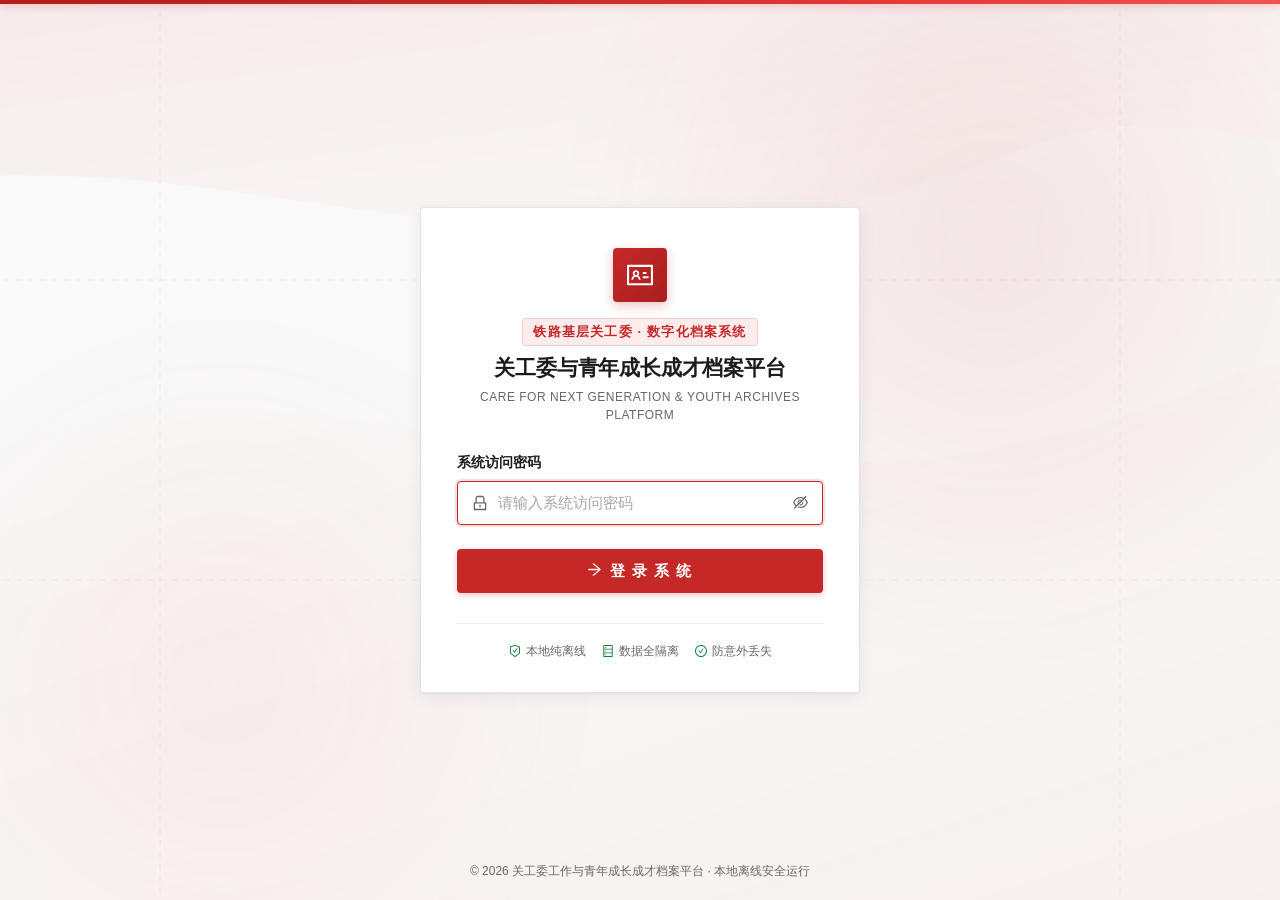
==== commit ec405479: "Add files via upload" ====
--- a/index.html
+++ b/index.html
@@ -4,8 +4,8 @@
     <meta charset="UTF-8" />
     <meta name="viewport" content="width=device-width, initial-scale=1.0" />
     <title>人员档案管理平台</title>
-    <script type="module" crossorigin src="/assets/index-BuQHs7sy.js"></script>
-    <link rel="stylesheet" crossorigin href="/assets/index-Nn-VcLT7.css">
+    <script type="module" crossorigin src="/assets/index-DDwprAQ1.js"></script>
+    <link rel="stylesheet" crossorigin href="/assets/index-YUcAnV5O.css">
   </head>
   <body>
     <div id="root"></div>
--- a/assets/index-YUcAnV5O.css
+++ b/assets/index-YUcAnV5O.css
@@ -0,0 +1 @@
+html,body{width:100%;height:100%}input::-ms-clear,input::-ms-reveal{display:none}*,*:before,*:after{box-sizing:border-box}html{font-family:sans-serif;line-height:1.15;-webkit-text-size-adjust:100%;-ms-text-size-adjust:100%;-ms-overflow-style:scrollbar;-webkit-tap-highlight-color:rgba(0,0,0,0)}@-ms-viewport{width:device-width}body{margin:0}[tabindex="-1"]:focus{outline:none}hr{box-sizing:content-box;height:0;overflow:visible}h1,h2,h3,h4,h5,h6{margin-top:0;margin-bottom:.5em;font-weight:500}p{margin-top:0;margin-bottom:1em}abbr[title],abbr[data-original-title]{-webkit-text-decoration:underline dotted;text-decoration:underline dotted;border-bottom:0;cursor:help}address{margin-bottom:1em;font-style:normal;line-height:inherit}input[type=text],input[type=password],input[type=number],textarea{-webkit-appearance:none}ol,ul,dl{margin-top:0;margin-bottom:1em}ol ol,ul ul,ol ul,ul ol{margin-bottom:0}dt{font-weight:500}dd{margin-bottom:.5em;margin-left:0}blockquote{margin:0 0 1em}dfn{font-style:italic}b,strong{font-weight:bolder}small{font-size:80%}sub,sup{position:relative;font-size:75%;line-height:0;vertical-align:baseline}sub{bottom:-.25em}sup{top:-.5em}pre,code,kbd,samp{font-size:1em;font-family:SFMono-Regular,Consolas,Liberation Mono,Menlo,Courier,monospace}pre{margin-top:0;margin-bottom:1em;overflow:auto}figure{margin:0 0 1em}img{vertical-align:middle;border-style:none}a,area,button,[role=button],input:not([type=range]),label,select,summary,textarea{touch-action:manipulation}table{border-collapse:collapse}caption{padding-top:.75em;padding-bottom:.3em;text-align:left;caption-side:bottom}input,button,select,optgroup,textarea{margin:0;color:inherit;font-size:inherit;font-family:inherit;line-height:inherit}button,input{overflow:visible}button,select{text-transform:none}button,html [type=button],[type=reset],[type=submit]{-webkit-appearance:button}button::-moz-focus-inner,[type=button]::-moz-focus-inner,[type=reset]::-moz-focus-inner,[type=submit]::-moz-focus-inner{padding:0;border-style:none}input[type=radio],input[type=checkbox]{box-sizing:border-box;padding:0}input[type=date],input[type=time],input[type=datetime-local],input[type=month]{-webkit-appearance:listbox}textarea{overflow:auto;resize:vertical}fieldset{min-width:0;margin:0;padding:0;border:0}legend{display:block;width:100%;max-width:100%;margin-bottom:.5em;padding:0;color:inherit;font-size:1.5em;line-height:inherit;white-space:normal}progress{vertical-align:baseline}[type=number]::-webkit-inner-spin-button,[type=number]::-webkit-outer-spin-button{height:auto}[type=search]{outline-offset:-2px;-webkit-appearance:none}[type=search]::-webkit-search-cancel-button,[type=search]::-webkit-search-decoration{-webkit-appearance:none}::-webkit-file-upload-button{font:inherit;-webkit-appearance:button}output{display:inline-block}summary{display:list-item}template{display:none}[hidden]{display:none!important}mark{padding:.2em;background-color:#feffe6}:root{--fs: 1;--blue: #c62828;--blue-deep: #a91f1f;--blue-soft: #fdecec;--bg: #f9f9f9;--surface: #ffffff;--border: #e4e4e4;--border-soft: #eeeeee;--text: #1b1b1b;--text-2: #4d4d4d;--text-3: #676767;--placeholder: #8c8c8c;--green: #15803d;--orange: #b45309;--danger: #b91c1c;--radius: 4px}html[data-font-level=large]{--fs: 1.125}html[data-font-level=xlarge]{--fs: 1.25}*{box-sizing:border-box}html,body,#root{height:100%}body{margin:0;background:var(--bg);color:var(--text);font-size:calc(16px * var(--fs));line-height:1.5;font-family:-apple-system,BlinkMacSystemFont,Segoe UI,PingFang SC,Hiragino Sans GB,Microsoft YaHei,sans-serif;-webkit-font-smoothing:antialiased;text-rendering:optimizeLegibility}::selection{background:#c6282829}html{scrollbar-color:#cfcfcf transparent;scrollbar-width:thin}::-webkit-scrollbar{width:8px;height:8px}::-webkit-scrollbar-thumb{background:#cfcfcf;border:2px solid transparent;background-clip:padding-box;border-radius:4px}::-webkit-scrollbar-thumb:hover{background:#b3b3b3;background-clip:padding-box}::-webkit-scrollbar-track,::-webkit-scrollbar-corner{background:transparent}.ant-select-dropdown .rc-virtual-list,.ant-select-dropdown .rc-virtual-list-holder,.ant-select-dropdown-menu,.ant-modal-body{scrollbar-color:#cfcfcf transparent!important;scrollbar-width:thin!important}.ant-select-dropdown .rc-virtual-list::-webkit-scrollbar,.ant-select-dropdown .rc-virtual-list-holder::-webkit-scrollbar,.ant-select-dropdown-menu::-webkit-scrollbar,.ant-modal-body::-webkit-scrollbar{width:8px!important;height:8px!important}.ant-select-dropdown .rc-virtual-list::-webkit-scrollbar-thumb,.ant-select-dropdown .rc-virtual-list-holder::-webkit-scrollbar-thumb,.ant-select-dropdown-menu::-webkit-scrollbar-thumb,.ant-modal-body::-webkit-scrollbar-thumb{background:#cfcfcf!important;border:2px solid transparent!important;background-clip:padding-box!important;border-radius:4px!important}.ant-select-dropdown .rc-virtual-list::-webkit-scrollbar-thumb:hover,.ant-select-dropdown .rc-virtual-list-holder::-webkit-scrollbar-thumb:hover,.ant-select-dropdown-menu::-webkit-scrollbar-thumb:hover,.ant-modal-body::-webkit-scrollbar-thumb:hover{background:#b3b3b3!important;background-clip:padding-box!important}.ant-select-dropdown .rc-virtual-list::-webkit-scrollbar-track,.ant-select-dropdown .rc-virtual-list-holder::-webkit-scrollbar-track,.ant-select-dropdown-menu::-webkit-scrollbar-track,.ant-modal-body::-webkit-scrollbar-track{background:transparent!important}.app-shell{min-height:100vh}.sider{position:fixed;inset:0 auto 0 0;z-index:30;display:flex;flex-direction:column;width:320px;background:var(--surface);border-right:1px solid var(--border)}.logo{display:flex;align-items:center;gap:12px;height:72px;padding:0 20px;border-bottom:1px solid var(--border-soft)}.logo-mark{display:grid;place-items:center;width:38px;height:38px;border-radius:var(--radius);color:#fff;font-size:calc(18px * var(--fs));background:linear-gradient(150deg,#e35b5b,#c62828 55%,#a91f1f);box-shadow:0 2px 6px #c6282838}.logo-name{font-size:calc(17px * var(--fs));font-weight:600;letter-spacing:.2px;line-height:calc(24px * var(--fs))}.logo-sub{margin-top:2px;font-size:calc(12px * var(--fs));font-weight:500;letter-spacing:1px;color:var(--text-3)}.nav-scroll{flex:1;overflow-y:auto;padding:16px 12px}.nav-group+.nav-group{margin-top:16px}.nav-group-label{display:flex;align-items:center;margin:0 0 8px;padding:0 12px 0 8px;font-size:calc(14px * var(--fs));font-weight:600;letter-spacing:.5px;color:var(--text-3)}.nav-group-label .nav-editable{display:flex;align-items:center;justify-content:space-between;width:100%}.nav-group-label .nav-editable-text{line-height:1.2}.nav-group-label .nav-editable-btn{display:inline-flex;align-items:center;justify-content:center;width:22px;height:22px;flex-shrink:0}.nav-group-label .nav-editable.is-editing{display:flex;align-items:center;justify-content:space-between;width:100%;gap:8px}.nav-group-label .nav-editable.is-editing .nav-editable-input{flex:1;width:100%;height:28px;border-radius:var(--radius);padding:0 8px}.nav-menu.ant-menu{border-inline-end:none!important;background:transparent}.nav-menu .ant-menu-item{width:100%;margin:0!important;padding-inline-end:12px!important}.nav-menu .ant-menu-item-icon,.nav-menu .ant-menu-submenu-title .ant-menu-item-icon{display:inline-flex;align-items:center;line-height:1;margin-inline-end:8px}.nav-menu .ant-menu-item,.nav-menu .ant-menu-submenu-title{display:flex!important;align-items:center!important;width:100%!important;min-width:0!important;overflow:hidden!important}.nav-menu .ant-menu-submenu{min-width:0!important}.nav-menu .nav-editable{display:flex!important;flex:1 1 auto!important;min-width:0!important;overflow:hidden!important;align-items:center;justify-content:space-between;gap:8px}.nav-menu .nav-editable-text{flex:1 1 auto!important;min-width:0!important;overflow:hidden!important;text-overflow:ellipsis;white-space:nowrap;line-height:1}.nav-menu .nav-editable-btn{flex:0 0 22px!important}.nav-menu .ant-menu-title-content,.nav-menu .nav-editable-text{line-height:1}.nav-menu .ant-menu-submenu-arrow{margin-inline-start:8px}.nav-menu .ant-menu-item-selected{font-weight:500}.nav-menu .ant-menu-title-content{display:flex;min-width:0;align-items:center;justify-content:space-between}.nav-menu .ant-menu-title-content>span{display:flex;flex:1;align-items:center;justify-content:space-between}.nav-count{min-width:24px;padding:0 6px;border-radius:var(--radius);background:#f2f2f2;color:var(--text-3);font-size:calc(14px * var(--fs));line-height:calc(20px * var(--fs));text-align:center}.nav-menu .ant-menu-item-selected .nav-count{background:#c628281a;color:var(--blue)}.nav-editable{display:inline-flex;align-items:center}.nav-editable .nav-count{flex:0 0 auto}.nav-editable-btn{display:inline-flex;align-items:center;justify-content:center;width:22px;height:22px;padding:0;border:none;border-radius:3px;background:transparent;color:var(--text-3);font-size:calc(13px * var(--fs));cursor:pointer;opacity:0;transition:opacity .16s ease,color .16s ease,background .16s ease}.nav-menu .ant-menu-item:hover .nav-editable-btn,.nav-menu .ant-menu-submenu-title:hover .nav-editable-btn,.nav-group-label:hover .nav-editable-btn,.nav-editable-btn:focus-visible{opacity:1}.nav-editable-btn:hover{background:#c6282814;color:var(--blue)}.nav-menu .ant-menu-item-selected .nav-editable-btn,.nav-menu .ant-menu-submenu-selected>.ant-menu-submenu-title .nav-editable-btn{color:var(--blue)}.nav-menu .ant-menu-item-selected .nav-editable-btn:hover,.nav-menu .ant-menu-submenu-selected>.ant-menu-submenu-title .nav-editable-btn:hover{background:#c6282824;color:var(--blue-deep)}.nav-editable-btn:focus-visible{outline:none;box-shadow:0 0 0 3px #c6282829}.nav-editable.is-editing{display:flex!important;flex:1 1 auto!important;min-width:0!important;align-items:center!important;justify-content:space-between!important;gap:8px!important}.nav-editable-input.ant-input{width:auto;height:26px;flex:1 1 auto;min-width:0;padding:0 8px;font-size:calc(14px * var(--fs));border-radius:var(--radius);border-color:var(--blue, #c62828)}.nav-editable-input.ant-input:focus{border-color:var(--blue, #c62828);box-shadow:0 0 0 2px #c6282826}.nav-editable-btn.is-editing{opacity:1!important;color:var(--blue, #c62828)}.nav-editable-btn.is-editing:hover{background:#c6282824!important;color:var(--blue-deep, #a91f1f)!important}.sider-foot{padding:12px;border-top:1px solid var(--border-soft)}.font-switch{margin-bottom:12px}.font-switch-label{margin:0 8px 4px;font-size:calc(14px * var(--fs));color:var(--text-3);white-space:nowrap}.font-switch .ant-segmented{padding:3px;background:#f2f2f2;font-size:calc(14px * var(--fs))}.font-switch .ant-segmented-item{border-radius:3px;color:var(--text-2)}.font-switch .ant-segmented-item-selected{color:var(--blue-deep);font-weight:600}.font-switch .ant-segmented-item-label{min-height:34px;padding-inline:9px;line-height:34px}.db-card{display:flex;align-items:center;gap:12px;padding:12px;border:1px solid var(--border-soft);border-radius:var(--radius);background:#fafafa;cursor:pointer;transition:background .2s ease,box-shadow .2s ease}.db-card:hover{background:#f3f3f3}.db-card:focus-visible{outline:2px solid var(--text-2);outline-offset:1px}.db-arrow{flex:0 0 auto;font-size:calc(12px * var(--fs));color:var(--text-3);transition:transform .2s ease,color .2s ease}.db-card:hover .db-arrow{color:var(--text-2);transform:translate(2px)}.db-icon{display:grid;place-items:center;width:36px;height:36px;flex:0 0 36px;border-radius:var(--radius);background:var(--blue-soft);color:var(--blue);font-size:calc(16px * var(--fs))}.db-title{display:flex;align-items:center;gap:6px;font-size:calc(14px * var(--fs));font-weight:500;color:var(--text-2)}.db-sub{margin-top:2px;font-size:calc(14px * var(--fs));color:var(--text-3)}.dot{width:7px;height:7px;border-radius:50%;background:var(--green);box-shadow:0 0 0 3px #15803d24}.main{display:flex;flex-direction:column;min-height:100vh;margin-left:320px}.header{position:sticky;top:0;z-index:20;display:flex;align-items:center;justify-content:space-between;gap:16px;height:72px;padding:0 24px;background:#ffffffeb;-webkit-backdrop-filter:saturate(180%) blur(12px);backdrop-filter:saturate(180%) blur(12px);border-bottom:1px solid var(--border)}.header-crumb{display:flex;align-items:center;gap:8px;font-size:calc(15px * var(--fs))}.crumb-muted{color:var(--text-3)}.crumb-link{padding:0;border:none;border-radius:3px;background:transparent;color:var(--text-3);font:inherit;cursor:pointer;transition:color .16s ease}.crumb-link:hover{color:var(--blue-deep)}.crumb-link:focus-visible{outline:none;box-shadow:0 0 0 3px #c6282824}.crumb-sep{color:#b6b6b6}.crumb-current{font-weight:600;color:var(--text)}.header-right{display:flex;align-items:center;gap:10px}.header-search.ant-input-affix-wrapper{width:100%;height:38px;padding-inline:12px;border:1px solid var(--border);background:#fff;border-radius:var(--radius);box-shadow:0 1px 2px #00000008;transition:all .2s cubic-bezier(.4,0,.2,1)}.header-search.ant-input-affix-wrapper:hover{border-color:#c4c4c4;background:#fff;box-shadow:0 2px 5px #0000000d}.header-search.ant-input-affix-wrapper:focus,.header-search.ant-input-affix-wrapper-focused{border-color:var(--blue)!important;background:#fff!important;box-shadow:0 0 0 3px #c628281f!important}.header-search .ant-input{background:transparent;color:var(--text);font-size:calc(14px * var(--fs))}.header-search .ant-input::placeholder{color:var(--text-3);font-size:calc(14px * var(--fs))}.header-search .ant-input-prefix{margin-inline-end:8px;color:var(--text-3);font-size:calc(15px * var(--fs));transition:color .2s ease}.header-search.ant-input-affix-wrapper-focused .ant-input-prefix{color:var(--blue)}.header-search .ant-input-clear-icon{color:var(--text-3);font-size:calc(13px * var(--fs));transition:color .16s ease}.header-search .ant-input-clear-icon:hover{color:var(--text)}.gs-wrap{position:relative}.gs-cat-article{--gs-tc: #0f766e;--gs-tb: #ecf9f6}.gs-cat-form{--gs-tc: #a91f1f;--gs-tb: #fdecec}.gs-cat-card{--gs-tc: #565656;--gs-tb: #f6f6f6}.gs-panel{width:640px;max-width:calc(100vw - 48px);background:#fff;border-radius:var(--radius);box-shadow:0 4px 12px #21212114,0 1px 3px #2121210f;overflow:hidden}.gs-tabs{display:flex;gap:4px;padding:12px 16px;border-bottom:1px solid var(--border-soft)}.gs-tab{display:inline-flex;align-items:center;gap:6px;min-height:36px;padding:0 12px;border:0;background:none;border-radius:3px;color:var(--text-2);font-size:calc(14px * var(--fs));cursor:pointer;transition:background .16s,color .16s}.gs-tab:hover{background:var(--fill)}.gs-tab em{font-style:normal;font-variant-numeric:tabular-nums;color:var(--text-3);font-size:calc(13px * var(--fs))}.gs-tab.is-active{background:#e4e4e4;color:#1b1b1b;font-weight:600}.gs-tab.is-active em{color:#4d4d4d}.gs-scroll{max-height:min(60vh,480px);overflow-y:auto;padding-bottom:8px}.gs-section{padding:0 8px}.gs-gh{position:sticky;top:0;z-index:1;display:flex;align-items:center;gap:8px;padding:12px 8px 8px;background:#fff;font-size:calc(14px * var(--fs));font-weight:600;color:var(--text)}.gs-section.gs-cat-article .gs-gh,.gs-section.gs-cat-form .gs-gh,.gs-section.gs-cat-card .gs-gh{color:var(--gs-tc)}.gs-gh-count{margin-left:auto;font-weight:400;color:var(--text-3)}.gs-gh-clear{margin-left:auto;border:0;background:none;color:var(--text-3);font-size:calc(13px * var(--fs));cursor:pointer}.gs-gh-clear:hover{color:var(--blue-deep)}.gs-item{display:flex;gap:12px;align-items:flex-start;margin:0 4px;padding:12px 8px;border-radius:var(--radius);cursor:pointer;transition:background .15s}.gs-item:hover,.gs-item.is-active{background:var(--fill)}.gs-item.is-active .gs-title{color:var(--blue-deep)}.gs-tile{flex:none;width:40px;height:40px;display:flex;align-items:center;justify-content:center;border-radius:var(--radius);background:var(--gs-tb);color:var(--gs-tc);font-size:18px}.gs-item-body{flex:1;min-width:0}.gs-title{font-weight:600;line-height:24px;color:var(--text);word-break:break-all;font-size:calc(14px * var(--fs))}.gs-meta{font-size:calc(13px * var(--fs));line-height:22px;color:var(--text-3);word-break:break-all}.gs-meta b{font-weight:600;color:var(--gs-tc)}.gs-snip{margin-top:2px;font-size:calc(13px * var(--fs));line-height:22px;color:var(--text-2);word-break:break-all}.gs-mark{background:var(--blue-soft);color:var(--blue-deep);border-radius:3px;padding:0 2px}.gs-more{display:block;width:calc(100% - 8px);margin:0 4px;min-height:36px;padding:0 8px;border:0;background:none;border-radius:var(--radius);text-align:left;color:var(--blue-deep);font-size:calc(13px * var(--fs));cursor:pointer}.gs-more:hover{background:var(--blue-soft)}.gs-recents{display:flex;flex-wrap:wrap;gap:8px;padding:4px 8px 12px}.gs-recent{min-height:36px;display:inline-flex;align-items:center;padding:0 12px;border:0;border-radius:var(--radius);background:var(--fill);color:var(--text-2);font-size:calc(13px * var(--fs));cursor:pointer;transition:background .16s,color .16s}.gs-recent:hover{background:var(--blue-soft);color:var(--blue-deep)}.gs-guide{display:flex;gap:12px;align-items:center;padding:10px 8px}.gs-guide-text b{display:block;line-height:22px;font-size:calc(14px * var(--fs));color:var(--text)}.gs-guide-text small{display:block;font-size:calc(13px * var(--fs));line-height:20px;color:var(--text-3)}.gs-empty{display:flex;flex-direction:column;align-items:center;gap:8px;padding:48px 16px;text-align:center;color:var(--text-3);font-size:calc(14px * var(--fs))}.gs-empty>.anticon{font-size:28px;color:var(--placeholder)}.gs-empty-sub{font-size:calc(13px * var(--fs));color:var(--text-3)}.gs-foot{display:flex;gap:20px;padding:12px 16px;border-top:1px solid var(--border-soft);font-size:calc(13px * var(--fs));color:var(--text-3)}.gs-foot kbd{margin:0 2px;padding:2px 6px;border-radius:3px;background:var(--fill);color:var(--text-2);font-size:calc(12px * var(--fs))}@keyframes search-flash{0%,to{background-color:transparent}16%,50%,83%{background-color:#c6282847}33%,66%{background-color:#c628281a}}.search-flash-row>td{animation:search-flash 1.8s ease-in-out 3}.kbd{padding:2px 8px;border:1px solid #dedede;border-radius:3px;background:#fff;color:var(--text-3);font-size:calc(12px * var(--fs));line-height:calc(16px * var(--fs))}.icon-btn{display:grid;place-items:center;width:40px;height:40px;border-radius:var(--radius);color:var(--text-2);font-size:calc(18px * var(--fs));cursor:pointer;transition:background .16s ease,color .16s ease}.icon-btn:hover{background:#f2f2f2;color:var(--text)}.header-divider{width:1px;height:24px;margin:0 4px;background:var(--border)}.profile{display:flex;align-items:center;gap:10px;padding:4px 0;cursor:pointer;background:transparent!important}.profile:hover,.profile:active,.profile:focus{background:transparent!important}.profile-meta{line-height:1.2}.profile-name{font-size:calc(14px * var(--fs));font-weight:600;color:var(--text)}.profile-role{margin-top:4px;font-size:calc(14px * var(--fs));color:var(--text-3)}.profile-caret{margin-left:2px;font-size:calc(12px * var(--fs));color:var(--text-3)}.content{flex:1;padding:24px}.committee{display:flex;flex-direction:column;gap:20px}.tile-grid{display:grid;grid-template-columns:repeat(4,minmax(0,1fr));gap:20px}@media (max-width: 1400px){.tile-grid{grid-template-columns:repeat(3,minmax(0,1fr))}}@media (max-width: 900px){.tile-grid{grid-template-columns:repeat(2,minmax(0,1fr))}}@media (max-width: 620px){.tile-grid{grid-template-columns:minmax(0,1fr)}}.tile-grid-empty{grid-column:1 / -1;display:flex;flex-direction:column;align-items:center;gap:calc(16px * var(--fs));padding:calc(32px * var(--fs)) 0 calc(40px * var(--fs))}.tile-grid-empty .ant-empty{margin:0}.tile-grid-empty .ant-empty-image{height:calc(64px * var(--fs));margin-bottom:8px}.tile-grid-empty .ant-empty-description{color:var(--text-3)}.tile-cell{position:relative}.tile{display:flex;width:100%;flex-direction:column;padding:0;overflow:hidden;border:none;border-radius:var(--radius);background:#f5f5f4;color:var(--text);font:inherit;text-align:left;cursor:pointer;transition:box-shadow .2s ease,transform .2s ease}.tile-cell:hover .tile{transform:translateY(-4px);box-shadow:0 2px 4px #2121210d,0 6px 18px #21212112}.tile:focus-visible{outline:none;box-shadow:0 0 0 4px #c6282829}.tile-edit.ant-btn{position:absolute;top:8px;right:8px;z-index:2;display:inline-flex;align-items:center;justify-content:center;width:calc(28px * var(--fs));height:calc(28px * var(--fs));padding:0;border:none!important;border-radius:var(--radius)!important;background:transparent!important;box-shadow:none!important;color:#0009!important;font-size:calc(15px * var(--fs));opacity:0;pointer-events:none;cursor:pointer;transition:opacity .16s ease,transform .2s ease,background .16s ease,color .16s ease}.tile-cell:hover .tile-edit.ant-btn,.tile-edit.ant-btn:focus-visible{opacity:1;pointer-events:auto;transform:translateY(-4px)}.tile-edit.ant-btn:hover{background:#0000001a!important;color:#000c!important}.tile-edit.ant-btn:active{background:#0003!important;color:#000000f2!important}.tile-edit.ant-btn:focus-visible{outline:none;background:#0000001a!important;box-shadow:0 0 0 3px #0000001f!important}.tile-media{display:block;overflow:hidden;aspect-ratio:16 / 7;background:#fbf5e7}.tile-media img{display:block;width:100%;height:100%;object-fit:cover;object-position:center 46%;transition:transform .3s ease}.tile-cell:hover .tile-media img{transform:scale(1.04)}.tile-media.is-blank{display:flex;flex-direction:column;align-items:center;justify-content:center;gap:6px;background:#f2f2f2;color:var(--text-3);font-size:calc(14px * var(--fs))}.tile-media.is-blank .anticon{font-size:calc(24px * var(--fs));color:#a3a3a3}.tile-media-hint{line-height:calc(20px * var(--fs))}.tile.tile-add{height:100%;min-height:calc(200px * var(--fs));align-items:center;justify-content:center;gap:calc(2px * var(--fs));border:1px dashed #d9d9d9;background:transparent;text-align:center;transition:box-shadow .2s ease,transform .2s ease,border-color .16s ease}.tile-add-icon{display:grid;place-items:center;margin-bottom:calc(10px * var(--fs));color:var(--text-3);font-size:calc(28px * var(--fs));line-height:1;transition:color .16s ease}.tile-add-title{font-size:calc(15px * var(--fs));font-weight:500;line-height:calc(22px * var(--fs));color:var(--text-2);transition:color .16s ease}.tile-add-desc{font-size:calc(14px * var(--fs));line-height:calc(20px * var(--fs));color:#9c9c9c}.tile-cell:hover .tile-add{border-color:var(--blue)}.tile-cell:hover .tile-add-icon{color:var(--blue)}.tile-cell:hover .tile-add-title{color:var(--blue-deep)}.tile-text{display:flex;flex-direction:column;gap:4px;padding:16px 20px 20px;background:#fafafa;color:#000}.tile-title{font-size:calc(17px * var(--fs));font-weight:600;line-height:calc(24px * var(--fs));transform-origin:left center;transition:transform .3s ease}.tile-desc{font-size:calc(14px * var(--fs));line-height:calc(22px * var(--fs));color:var(--text-3);transform-origin:left center;transition:transform .3s ease}.tile-cell:hover .tile-title,.tile-cell:hover .tile-desc{transform:scale(1.02)}.tile-title.is-blank{font-weight:500;color:var(--text-3)}.staff-card{position:relative;display:flex;align-items:flex-start;gap:calc(12px * var(--fs));padding:calc(14px * var(--fs));border:1px solid var(--border-soft);border-radius:var(--radius);background:#fafafa;transition:box-shadow .2s ease,transform .2s ease,background .2s ease}.staff-card:hover{transform:translateY(-4px);background:var(--surface);box-shadow:0 2px 4px #2121210d,0 6px 18px #21212112}.staff-card-open{position:absolute;top:0;right:0;bottom:0;left:0;z-index:1;width:100%;padding:0;border:none;border-radius:inherit;background:transparent;cursor:pointer}.staff-card-open:focus-visible{outline:2px solid var(--blue);outline-offset:2px}.staff-card-photo{display:grid;place-items:center;overflow:hidden;width:calc(76px * var(--fs));flex:0 0 calc(76px * var(--fs));aspect-ratio:3 / 4;border-radius:var(--radius);background:#f0f0ef;color:#a3a3a3;font-size:calc(26px * var(--fs))}.staff-card-photo img{display:block;width:100%;height:100%;object-fit:cover}.staff-card-main{display:flex;flex:1;flex-direction:column;min-width:0}.staff-card-name{overflow:hidden;padding-right:calc(64px * var(--fs));font-size:calc(17px * var(--fs));font-weight:600;line-height:calc(24px * var(--fs));text-overflow:ellipsis;white-space:nowrap}.staff-edit.ant-btn,.info-card-edit.ant-btn{position:absolute;top:calc(6px * var(--fs));right:calc(6px * var(--fs));z-index:2;background:var(--surface);opacity:0;pointer-events:none;transition:opacity .16s ease}.staff-card:hover .staff-edit.ant-btn,.info-card:hover .info-card-edit.ant-btn,.staff-edit.ant-btn:focus-visible,.info-card-edit.ant-btn:focus-visible{opacity:1;pointer-events:auto}.staff-edit.ant-btn:focus-visible,.info-card-edit.ant-btn:focus-visible{outline:none;box-shadow:0 0 0 3px #c6282824}.staff-card-rows{display:grid;grid-template-columns:max-content minmax(0,1fr);column-gap:calc(12px * var(--fs));row-gap:calc(2px * var(--fs));margin-top:calc(8px * var(--fs))}.staff-card-row{display:contents;font-size:calc(14px * var(--fs));line-height:calc(22px * var(--fs))}.staff-card-label{min-width:0;overflow:hidden;color:var(--text-3);text-overflow:ellipsis;white-space:nowrap}.staff-card-value{min-width:0;overflow:hidden;color:var(--text);text-overflow:ellipsis;white-space:nowrap}.staff-card-value.is-blank{color:var(--text-3)}.staff-card-value.is-long{display:-webkit-box;white-space:pre-line;word-break:break-word;-webkit-box-orient:vertical;-webkit-line-clamp:2}.staff-card-duty{color:var(--blue-deep)}.staff-card-duty.is-blank{color:var(--text-3)}.staff-detail{display:flex;align-items:flex-start;gap:calc(20px * var(--fs))}.staff-detail-photo{display:grid;place-items:center;overflow:hidden;width:calc(132px * var(--fs));flex:0 0 calc(132px * var(--fs));aspect-ratio:3 / 4;border-radius:var(--radius);background:#f0f0ef;color:#a3a3a3;font-size:calc(32px * var(--fs))}.staff-detail-photo img{display:block;width:100%;height:100%;object-fit:cover}.staff-detail-main{flex:1;min-width:0}.staff-detail-name{font-size:calc(20px * var(--fs));font-weight:600;line-height:calc(28px * var(--fs))}.staff-detail-rows{display:grid;grid-template-columns:max-content minmax(0,1fr);column-gap:calc(16px * var(--fs));row-gap:calc(10px * var(--fs));margin-top:calc(16px * var(--fs))}.staff-detail-row{display:contents;font-size:calc(14px * var(--fs));line-height:calc(22px * var(--fs))}.staff-detail-label{min-width:0;color:var(--text-3);white-space:nowrap}.staff-detail-value{min-width:0;color:var(--text);white-space:pre-line;word-break:break-word}.staff-detail-value.is-blank{color:var(--text-3)}.staff-detail-duty{color:var(--blue-deep)}.staff-detail-duty.is-blank{color:var(--text-3)}@media (max-width: 680px){.staff-detail{flex-direction:column}.staff-detail-photo{width:calc(96px * var(--fs));flex-basis:auto}}.tile.tile-add.staff-add,.tile.tile-add.group-add,.tile.tile-add.review-add{min-height:calc((76px * 4 / 3 + 28px) * var(--fs))}.info-card{position:relative;display:flex;flex-direction:column;min-height:calc((76px * 4 / 3 + 28px) * var(--fs));padding:calc(14px * var(--fs));border-radius:var(--radius);background:var(--surface);box-shadow:0 1px 2px #2121210a,0 2px 10px #2121210d;transition:box-shadow .2s ease,transform .2s ease}.info-card:hover{transform:translateY(-4px);box-shadow:0 2px 4px #2121210d,0 6px 18px #21212112}.info-card-name{padding-right:calc(64px * var(--fs));overflow:hidden;font-size:calc(17px * var(--fs));font-weight:600;line-height:calc(24px * var(--fs));text-overflow:ellipsis;white-space:nowrap}.info-card-rows{display:grid;grid-template-columns:max-content minmax(0,1fr);column-gap:calc(8px * var(--fs));row-gap:calc(2px * var(--fs));margin-top:auto;padding-top:calc(10px * var(--fs))}.info-card-row{display:contents;font-size:calc(14px * var(--fs));line-height:calc(22px * var(--fs))}.info-card-label{min-width:0;overflow:hidden;color:var(--text-3);text-overflow:ellipsis;white-space:nowrap}.info-card-value{min-width:0;overflow:hidden;color:var(--text);text-overflow:ellipsis;white-space:nowrap}.info-card-value.is-list{overflow:visible;text-overflow:clip;white-space:normal}.info-card-value.is-blank{color:var(--text-3)}.note-editor{display:flex;flex-direction:column;gap:calc(24px * var(--fs));max-width:calc(920px * var(--fs));margin-inline:auto}.note-field{display:flex;flex-direction:column;gap:calc(8px * var(--fs))}.note-editor{--note-mark: calc(3px * var(--fs));--note-mark-gap: calc(8px * var(--fs))}.note-field-head{display:flex;align-items:center;gap:var(--note-mark-gap)}.note-field-head:before{content:"";flex:none;width:var(--note-mark);height:calc(14px * var(--fs));border-radius:3px;background:var(--blue)}.note-field-head .ant-btn{opacity:0;pointer-events:none;transition:opacity .16s ease}.note-field:hover .ant-btn,.note-field-head .ant-btn:focus-visible{opacity:1;pointer-events:auto}@media (hover: none){.note-field-head .ant-btn{opacity:1;pointer-events:auto}}.note-editor .ant-input{font-size:calc(16px * var(--fs));line-height:calc(28px * var(--fs))}.note-editor .note-field-label-input.ant-input{flex:1;height:calc(24px * var(--fs));padding-block:0;padding-inline:0;font-size:calc(15px * var(--fs));line-height:calc(22px * var(--fs));font-weight:600;color:var(--text)}.note-cards,.note-cards-masonry{display:flex;gap:calc(20px * var(--fs));align-items:flex-start;position:relative;z-index:1}.note-cards-col{display:flex;flex-direction:column;gap:calc(20px * var(--fs));flex:1;min-width:0}.note-card-add-wrap{width:100%}.note-card{position:relative;margin:0;padding:calc(24px * var(--fs)) calc(24px * var(--fs)) calc(24px * var(--fs)) calc(44px * var(--fs));border-radius:var(--radius);background:var(--surface);box-shadow:0 1px 2px #2121210a,0 2px 10px #2121210d;transition:box-shadow .2s ease}.note-card-form-card{padding:calc(24px * var(--fs))}.note-card:hover{box-shadow:0 2px 4px #2121210d,0 6px 18px #21212112}.note-card.is-dragging{opacity:.5;background:#fff;box-shadow:0 4px 16px #c6282814;outline:1.5px dashed var(--blue);cursor:grabbing}.note-card.is-dragging .note-card-edit,.note-card.is-dragging .note-card-grip{pointer-events:none}.note-card.is-drop-target{outline:2px dashed var(--blue)!important;outline-offset:-2px;background:var(--blue-soft)!important;box-shadow:0 4px 18px #c6282829!important;transform:translateY(-2px);transition:transform .15s ease,background-color .15s ease,outline-color .15s ease}.note-card.is-drop-target:after{content:"释放以交换位置";position:absolute;top:8px;right:12px;padding:2px 8px;border-radius:4px;background:var(--blue);color:#fff;font-size:11px;font-weight:500;letter-spacing:.5px;pointer-events:none;z-index:5}.note-card-head{display:flex;align-items:flex-start;gap:calc(8px * var(--fs));margin-bottom:calc(12px * var(--fs))}.note-card-mark{flex:none;width:calc(4px * var(--fs));height:calc(16px * var(--fs));margin-top:calc(4px * var(--fs));border-radius:3px;background:var(--blue)}.note-card-label{flex:1;min-width:0;font-size:calc(17px * var(--fs));font-weight:600;line-height:calc(24px * var(--fs));color:var(--text);overflow-wrap:anywhere}.note-card-edit.ant-btn{flex:none;width:calc(32px * var(--fs));height:calc(32px * var(--fs));margin:calc(-4px * var(--fs)) calc(-8px * var(--fs)) 0 0;opacity:0;pointer-events:none;cursor:pointer;transition:opacity .16s ease,background-color .16s ease,color .16s ease}.note-card:hover .note-card-edit.ant-btn,.note-card:focus-within .note-card-edit.ant-btn,.note-card-edit.ant-btn:focus-visible{opacity:1;pointer-events:auto}.note-card-edit.ant-btn:hover{background:var(--blue-soft);color:var(--blue-deep)}:has(.review-builder-card) .note-card-edit.ant-btn,:has(.note-form) .note-card-edit.ant-btn,:has(.review-builder-card) .note-card-grip,:has(.note-form) .note-card-grip{display:none!important;opacity:0!important;pointer-events:none!important}:has(.note-card.is-dragging) .note-card:not(.is-dragging) .note-card-edit.ant-btn,:has(.note-card.is-dragging) .note-card:not(.is-dragging) .note-card-grip,.is-dragging-card .note-card:not(.is-dragging) .note-card-edit.ant-btn,.is-dragging-card .note-card:not(.is-dragging) .note-card-grip{display:none!important;opacity:0!important;pointer-events:none!important}.note-card.is-empty .note-card-edit.ant-btn{opacity:1;pointer-events:auto}.note-card-edit.ant-btn:focus-visible{outline:none;box-shadow:0 0 0 3px #c6282824}.note-card-grip{position:absolute;inset:0 auto 0 0;display:flex;align-items:center;justify-content:center;width:calc(28px * var(--fs));padding:0;border:0;border-radius:var(--radius) 0 0 var(--radius);background:transparent;color:var(--text-3);font-size:calc(14px * var(--fs));cursor:grab;opacity:0;transition:opacity .16s ease,background-color .16s ease,color .16s ease;-webkit-user-select:none;user-select:none}.note-card:hover .note-card-grip,.note-card-grip:focus-visible{opacity:1}.note-card-grip:hover{background:var(--blue-soft);color:var(--blue)}.note-card-grip:active{cursor:grabbing}.note-card-text{margin:0;font-size:calc(16px * var(--fs));line-height:calc(26px * var(--fs));color:var(--text-2);overflow-wrap:anywhere}.note-card-text+.note-card-text{margin-top:calc(12px * var(--fs))}.note-card-empty{display:flex;align-items:center;gap:calc(8px * var(--fs));font-size:calc(15px * var(--fs));line-height:calc(26px * var(--fs));color:var(--text-3)}.note-card-form{display:flex;flex-direction:column;gap:calc(16px * var(--fs))}.note-card-form.is-confirming .note-form-field{pointer-events:none}.note-card-form.is-confirming .ant-input,.note-card-form.is-confirming .ant-input:hover,.note-card-form.is-confirming .ant-input:focus,.note-card-form.is-confirming textarea,.note-card-form.is-confirming textarea:hover,.note-card-form.is-confirming textarea:focus{border-color:var(--border)!important;box-shadow:none!important;cursor:default!important}.note-form-label{display:block;margin-bottom:calc(6px * var(--fs));font-size:calc(14px * var(--fs));font-weight:500;color:var(--text-2)}.note-card-form .ant-input{font-size:calc(15px * var(--fs))}.note-form-foot{display:flex;flex-wrap:wrap;align-items:center;gap:calc(12px * var(--fs))}.note-form-confirm{flex:1 0 100%;margin:0;font-size:calc(14px * var(--fs));line-height:calc(22px * var(--fs));color:var(--danger)}.note-form-btns{display:flex;gap:calc(8px * var(--fs));margin-inline-start:auto}.note-card-add{width:100%;min-height:calc(80px * var(--fs));display:flex;align-items:center;justify-content:center;gap:calc(8px * var(--fs));padding-inline:calc(16px * var(--fs));border:1px dashed rgba(198,40,40,.35);border-radius:var(--radius);background:var(--surface);box-shadow:none;color:var(--blue-deep);font-family:inherit;font-size:calc(16px * var(--fs));font-weight:500;cursor:pointer;transition:color .16s ease,border-color .16s ease,background-color .16s ease}.note-card-add:hover,.note-card-add:focus-visible{border-color:var(--blue);background:var(--blue-soft);box-shadow:none;color:var(--blue-deep);outline:none}.review-card-body{display:flex;flex-direction:column;gap:calc(8px * var(--fs))}.review-card-row{display:flex;align-items:baseline;gap:calc(12px * var(--fs));font-size:calc(14.5px * var(--fs));line-height:calc(22px * var(--fs))}.review-card-prop{flex:none;color:var(--placeholder);font-size:calc(13px * var(--fs));font-weight:500;letter-spacing:.2px}.review-card-val{color:var(--text);font-size:calc(14.5px * var(--fs));word-break:break-word}.review-card-row.is-extra{flex-direction:column;align-items:flex-start;gap:calc(6px * var(--fs));margin-top:calc(10px * var(--fs));padding-top:calc(10px * var(--fs));border-top:1px dashed var(--border)}.review-card-row.is-extra .review-card-prop{color:var(--placeholder);font-size:calc(13px * var(--fs));font-weight:500;line-height:1.2}.review-card-row.is-extra .review-card-val{color:var(--text);font-size:calc(14.5px * var(--fs));line-height:1.65;width:100%}.review-card-val.is-multiline p{margin:0;color:var(--text);line-height:1.65;word-break:break-word}.review-card-val.is-multiline p+p{margin-top:calc(6px * var(--fs))}.review-card-grade-badge{display:inline-flex;align-items:center;padding:1px calc(8px * var(--fs));border-radius:var(--radius);background:var(--blue-soft);color:var(--blue);font-weight:600;font-size:calc(14px * var(--fs))}.review-builder-card{width:calc(((100% - calc(20px * var(--fs)) * 2) / 3) * 2 + calc(20px * var(--fs)));margin:0;padding:0;background:var(--surface);border-radius:var(--radius);box-shadow:var(--shadow-card);overflow:hidden;display:flex;flex-direction:column;transition:box-shadow .2s ease}.review-builder-card.is-two-cols{width:100%!important}@media (max-width: 1350px){.review-builder-card{width:100%}}.review-builder-card:hover{box-shadow:var(--shadow-hover)}.doc-page>.page-banner+.review-builder-card{margin-top:0}.review-builder-top-head{padding:calc(20px * var(--fs)) 32px calc(16px * var(--fs));border-bottom:1px solid var(--border-soft);background:var(--surface)}.review-builder-title{margin:0;font-size:calc(18px * var(--fs));line-height:1.4;font-weight:600;color:var(--text)}.review-builder-desc{margin:0;font-size:calc(14px * var(--fs));line-height:1.5;color:var(--text-3)}.review-builder-body{display:grid;grid-template-columns:minmax(0,1fr) 340px;min-height:520px;background:var(--surface)}@media (max-width: 960px){.review-builder-body{grid-template-columns:1fr}}.review-builder-left{padding:24px 32px;border-right:1px solid var(--border-soft);background:var(--surface);display:flex;flex-direction:column;transition:background-color .16s ease;overflow-y:auto}.review-builder-left.is-dragging-over{background:var(--blue-soft)}.review-builder-tip{display:flex;align-items:center;gap:8px;color:var(--text-3);font-size:calc(14px * var(--fs));margin:0 0 16px;padding:0 8px;line-height:22px}.review-builder-tip svg{color:var(--text-3);flex-shrink:0}.review-builder-list{position:relative;display:flex;flex-direction:column;gap:6px;flex:1}.review-builder-indicator{position:absolute;left:0;right:0;height:3px;border-radius:var(--radius);background:var(--blue);pointer-events:none;box-shadow:0 0 6px #c6282866;z-index:10}.review-builder-indicator:before{content:"";position:absolute;left:-4px;top:-4px;width:11px;height:11px;border-radius:50%;background:var(--blue)}.review-builder-row{display:grid;grid-template-columns:36px 96px minmax(0,1fr) 72px;gap:8px;align-items:center;padding:8px 12px;border:1px dashed transparent;border-radius:var(--radius);background:transparent;transition:border-color .16s ease,background-color .16s ease}.review-builder-row.custom:hover{border-color:var(--border);background:var(--sub-bg)}.review-builder-row.is-moving{opacity:.35;border-color:var(--blue);border-style:dashed}.review-builder-row.is-flash{animation:review-builder-flash .8s ease}@keyframes review-builder-flash{0%{background:var(--blue-soft);border-color:var(--blue)}to{background:transparent;border-color:transparent}}.review-builder-grip{width:36px;height:36px;display:flex;align-items:center;justify-content:center;color:var(--placeholder);border-radius:var(--radius);transition:color .16s ease,background-color .16s ease;-webkit-user-select:none;user-select:none}.review-builder-row.custom .review-builder-grip{cursor:grab}.review-builder-row.custom:hover .review-builder-grip{color:var(--text-2)}.review-builder-row.custom .review-builder-grip:hover{color:var(--blue);background:var(--blue-soft)}.review-builder-row.custom .review-builder-grip:active{cursor:grabbing}.review-builder-grip.locked{visibility:hidden}.review-builder-row-label{line-height:40px;font-weight:500;white-space:nowrap;font-size:calc(16px * var(--fs));color:var(--text);overflow:hidden;text-overflow:ellipsis}.review-builder-row-label.req:before{content:"* ";color:var(--blue);font-weight:600}.review-builder-row-label-input{width:100%;height:36px;line-height:36px;font-family:inherit;font-weight:500;font-size:calc(16px * var(--fs));color:var(--text);background:transparent;border:1px solid transparent;border-radius:var(--radius);padding:0 4px;outline:none;cursor:text;transition:background-color .16s ease,border-color .16s ease,color .16s ease}.review-builder-row.custom:hover .review-builder-row-label-input{border-color:var(--border-soft);background:var(--surface)}.review-builder-row-label-input:hover{color:var(--blue-deep);background:var(--blue-soft)!important}.review-builder-row-label-input:focus{background:var(--surface)!important;border-color:var(--blue)!important;box-shadow:0 0 0 3px #c6282824}.review-builder-ctl{min-width:0}.review-builder-ctl .ant-input,.review-builder-ctl .ant-picker{width:100%;height:calc(40px * var(--fs));border:1px solid var(--border);background:var(--surface);color:var(--text);border-radius:var(--radius);padding:0 12px;font:inherit;font-size:calc(15px * var(--fs));transition:border-color .16s ease,box-shadow .16s ease}.review-builder-ctl .ant-input::placeholder,.review-builder-ctl .ant-picker input::placeholder{color:var(--placeholder)}.review-builder-ctl .ant-input:focus,.review-builder-ctl .ant-picker-focused{border-color:var(--blue);box-shadow:0 0 0 3px #c6282824}.review-builder-ctl .ant-input-textarea{height:auto}.review-builder-ctl textarea.ant-input{min-height:calc(88px * var(--fs));height:calc(88px * var(--fs));padding:10px 12px;line-height:1.5}.review-builder-card.is-confirming-delete .review-builder-ctl .ant-input,.review-builder-card.is-confirming-delete .review-builder-ctl .ant-input[disabled],.review-builder-card.is-confirming-delete .review-builder-ctl .ant-input.ant-input-disabled,.review-builder-card.is-confirming-delete .review-builder-ctl .ant-picker,.review-builder-card.is-confirming-delete .review-builder-ctl .ant-picker[disabled],.review-builder-card.is-confirming-delete .review-builder-ctl .ant-picker.ant-picker-disabled,.review-builder-card.is-confirming-delete .review-builder-ctl textarea,.review-builder-card.is-confirming-delete .review-builder-row-label-input,.review-builder-card.is-confirming-delete .review-builder-row-label-input[disabled]{background:#fff!important;border-color:#e4e4e4!important;color:#b0b0b0!important;box-shadow:none!important;cursor:default!important;-webkit-user-select:none;user-select:none}.review-builder-card.is-confirming-delete .review-builder-ctl .ant-picker input,.review-builder-card.is-confirming-delete .review-builder-ctl .ant-picker-disabled input{color:#b0b0b0!important;background:transparent!important;cursor:default!important}.review-builder-card.is-confirming-delete .review-builder-ctl .ant-input::placeholder,.review-builder-card.is-confirming-delete .review-builder-ctl .ant-picker input::placeholder{color:#c8c8c8!important}.review-builder-card.is-confirming-delete .review-builder-ctl .ant-picker-suffix{color:#c4c4c4!important;cursor:default!important}.review-builder-card.is-confirming-delete .review-builder-lock{color:#b0b0b0!important;cursor:default!important}.review-builder-card.is-confirming-delete .review-builder-row-label{color:#b0b0b0!important}.review-builder-card.is-confirming-delete .review-builder-row-label.req:before{color:#b0b0b0!important}.review-builder-card.is-confirming-delete .review-builder-row.custom:hover .review-builder-row-label-input,.review-builder-card.is-confirming-delete .review-builder-row-label-input:hover{background:#fff!important;border-color:#e4e4e4!important;color:#b0b0b0!important;cursor:default!important}.review-builder-card.is-confirming-delete .review-builder-radio-opt{color:#b0b0b0!important;cursor:default!important;pointer-events:none}.review-builder-card.is-confirming-delete .review-builder-radio-opt i{background:#fff!important;border-color:#d9d9d9!important}.review-builder-card.is-confirming-delete .review-builder-radio-opt i.on{border-color:#b0b0b0!important;background:#fff!important}.review-builder-card.is-confirming-delete .review-builder-grip,.review-builder-card.is-confirming-delete .review-builder-row.custom:hover .review-builder-grip{cursor:default!important;opacity:.3!important}.review-builder-card.is-confirming-delete .review-builder-row.custom:hover{background:transparent!important;box-shadow:none!important}.review-builder-card.is-confirming-delete .review-builder-right{opacity:.45;pointer-events:none;cursor:default!important}.review-builder-photo-ctl{display:flex;align-items:center;gap:20px;padding:8px 0}.review-builder-photo-preview{width:96px;height:128px;aspect-ratio:3 / 4;border-radius:var(--radius);border:1.5px dashed #d4d4d4;background:#fafafa;overflow:hidden;display:flex;align-items:center;justify-content:center;flex-shrink:0;transition:border-color .2s ease,background-color .2s ease}.review-builder-photo-preview img{width:100%;height:100%;object-fit:cover;display:block}.review-builder-photo-blank{color:var(--placeholder);font-size:38px}.review-builder-photo-actions{display:flex;flex-direction:column;gap:12px;align-items:flex-start}.review-builder-photo-btns{display:flex;gap:8px;align-items:center}.review-builder-photo-hint{font-size:calc(13px * var(--fs));color:var(--text-3);line-height:1.5}.note-member-top{display:flex;align-items:flex-start;gap:calc(16px * var(--fs))}.note-member-photo{width:calc(88px * var(--fs));aspect-ratio:3 / 4;flex:0 0 calc(88px * var(--fs));border-radius:var(--radius);overflow:hidden;background:#f0f0ef;border:1px solid var(--border-soft)}.note-member-photo img{width:100%;height:100%;object-fit:cover;display:block}.note-member-extras{display:flex;flex-direction:column;width:100%;margin-top:calc(4px * var(--fs))}.review-card-duty-badge{color:var(--blue-deep);font-weight:600;font-size:calc(15px * var(--fs))}.review-builder-radio-group{display:flex;gap:24px;line-height:40px;font-size:calc(15px * var(--fs));-webkit-user-select:none;user-select:none}.review-builder-radio-opt{display:inline-flex;align-items:center;cursor:pointer;color:var(--text);transition:color .16s ease}.review-builder-radio-opt:hover{color:var(--blue)}.review-builder-radio-opt i{display:inline-block;width:18px;height:18px;border-radius:50%;border:1px solid var(--border);margin-right:8px;background:var(--surface);box-sizing:border-box;transition:border-color .16s ease,border-width .16s ease}.review-builder-radio-opt:hover i{border-color:var(--text-3)}.review-builder-radio-opt i.on{border:5px solid var(--blue)}.review-builder-act{display:flex;align-items:center;justify-content:flex-end;gap:8px;height:40px}.review-builder-lock{height:40px;display:flex;align-items:center;justify-content:flex-end;gap:6px;color:var(--placeholder);font-size:calc(14px * var(--fs));padding-right:8px;-webkit-user-select:none;user-select:none}.review-builder-lock svg{stroke:var(--placeholder);color:var(--placeholder);flex-shrink:0}.review-builder-lock span{color:var(--placeholder)}.review-builder-reqchk-wrap{display:inline-flex;align-items:center;gap:6px;cursor:pointer;-webkit-user-select:none;user-select:none;font-size:calc(14px * var(--fs));color:var(--text-2);padding:4px 6px;border-radius:var(--radius);transition:color .16s ease}.review-builder-reqchk-wrap:hover{color:var(--text)}.review-builder-reqchk{-moz-appearance:none;appearance:none;-webkit-appearance:none;margin:0;width:17px;height:17px;border-radius:3px;border:1.5px solid var(--border);background:var(--surface);cursor:pointer;display:inline-grid;place-content:center;transition:all .16s ease;flex-shrink:0}.review-builder-reqchk-wrap:hover .review-builder-reqchk{border-color:var(--text-3)}.review-builder-reqchk:checked{background:var(--blue);border-color:var(--blue)}.review-builder-reqchk:checked:after{content:"";width:4px;height:8px;border:solid #fff;border-width:0 2px 2px 0;transform:rotate(45deg) translate(-1px,-1px)}.review-builder-reqchk:focus-visible{outline:none;box-shadow:0 0 0 3px #c6282824}.review-builder-del{height:36px;width:36px;border:1px solid transparent;background:none;color:var(--text-3);border-radius:var(--radius);cursor:pointer;display:flex;align-items:center;justify-content:center;opacity:0;transition:opacity .16s ease,color .16s ease,background-color .16s ease}.review-builder-row.custom:hover .review-builder-del{opacity:1}.review-builder-del:hover{color:var(--blue);background:var(--blue-soft)}.review-builder-foot{display:flex;align-items:center;justify-content:flex-end;gap:12px;padding:16px 32px;border-top:1px solid var(--border-soft);background:var(--surface)}.review-builder-foot.is-hidden{visibility:hidden!important;pointer-events:none!important;opacity:0}.review-builder-foot .note-form-confirm,.review-builder-confirm-tip{flex:1 1 auto;min-width:0;margin:0;margin-inline-end:auto;font-size:calc(14px * var(--fs));line-height:calc(22px * var(--fs));color:var(--danger, #c62828);font-weight:500}.review-builder-btn{border:1px solid var(--border);background:var(--surface);color:var(--text);border-radius:var(--radius);height:calc(40px * var(--fs));min-width:40px;padding:0 16px;font:inherit;cursor:pointer;font-weight:500;display:inline-flex;align-items:center;justify-content:center;gap:8px;font-size:calc(15px * var(--fs));white-space:nowrap;flex-shrink:0;transition:background-color .16s ease,border-color .2s ease,color .16s ease}.review-builder-btn:hover{background:var(--input-bg);border-color:#ccc}.review-builder-btn.primary{background:var(--blue);border-color:var(--blue);color:#fff}.review-builder-btn.primary:hover{background:var(--blue-deep);border-color:var(--blue-deep)}.review-builder-right{padding:24px 20px;background:var(--sub-bg);display:flex;flex-direction:column;gap:16px}.review-builder-right-head h2{font-size:calc(17px * var(--fs));line-height:24px;margin:0 0 6px;font-weight:600;display:flex;align-items:center;gap:8px;color:var(--text)}.review-builder-right-head p{margin:0;color:var(--text-3);font-size:calc(14px * var(--fs))}.review-builder-chips{display:flex;flex-direction:column;gap:12px}.review-builder-chip{display:grid;grid-template-columns:72px minmax(0,1fr) 20px;gap:12px;align-items:center;padding:12px 14px;background:var(--surface);border:1px solid var(--border);border-radius:var(--radius);cursor:grab;-webkit-user-select:none;user-select:none;-webkit-user-drag:element;box-shadow:none;transition:border-color .16s ease,transform .16s ease,background-color .16s ease}.review-builder-chip *{pointer-events:none;-webkit-user-select:none;user-select:none}.review-builder-chip:hover{border-color:var(--blue);background:var(--surface);transform:translateY(-2px)}.review-builder-chip:active{cursor:grabbing;transform:translateY(0)}.review-builder-chip .cname{font-size:calc(15px * var(--fs));font-weight:600;color:var(--text);white-space:nowrap;transition:color .16s ease}.review-builder-chip:hover .cname{color:var(--blue)}.review-builder-chip .sk-box{height:36px;border:1px dashed #D4D4D4;border-radius:var(--radius);background:transparent;display:flex;align-items:center;padding:0 10px;transition:border-color .16s ease}.review-builder-chip .sk-box.area{height:52px;flex-direction:column;justify-content:center;align-items:flex-start;gap:6px;padding:8px 10px}.review-builder-chip .sk-box.date{justify-content:space-between}.review-builder-chip .sk-bar{height:8px;border-radius:4px;background:#e5e5e5;transition:background-color .16s ease}.review-builder-chip:hover .sk-box{border-color:var(--blue)}.review-builder-chip:hover .sk-bar{background:var(--blue-soft)}.review-builder-chip .grip-dots{color:var(--placeholder);display:flex;align-items:center;justify-content:center;font-size:14px;transition:color .16s ease}.review-builder-chip:hover .grip-dots{color:var(--blue)}@media (hover: none){.note-card-edit.ant-btn,.note-card-grip{opacity:1;pointer-events:auto}}@media (max-width: 640px){.note-cards{column-count:1}}.add-section-btn{display:flex;align-items:center;justify-content:center;gap:8px;width:100%;min-height:calc(48px * var(--fs));padding:calc(12px * var(--fs)) 24px;background:transparent;border:1px dashed var(--border);border-radius:var(--radius);color:var(--text-2);font-size:calc(16px * var(--fs));font-weight:500;cursor:pointer;box-shadow:none;transition:color .16s ease,background .16s ease,border-color .16s ease,box-shadow .2s ease,transform .2s ease}.add-section-btn:hover{background:var(--blue-soft);border-color:var(--blue);color:var(--blue);transform:translateY(-2px);box-shadow:0 2px 4px #2121210d,0 6px 18px #21212112}.add-section-btn:active{transform:translateY(0)}.add-section-btn:focus-visible{outline:none;box-shadow:0 0 0 3px #c6282824}.committee-empty{display:flex;flex-direction:column;align-items:center;gap:calc(16px * var(--fs));padding:calc(32px * var(--fs)) 0 calc(40px * var(--fs));border-radius:var(--radius);background:var(--surface);box-shadow:0 1px 2px #2121210a}.committee-empty .ant-empty{margin:0}.committee-empty .ant-empty-image{height:calc(64px * var(--fs));margin-bottom:8px}.committee-empty .ant-empty-description{color:var(--text-3)}.pending-empty{display:flex;flex-direction:column;align-items:center;gap:calc(16px * var(--fs));padding:calc(32px * var(--fs)) 0 calc(40px * var(--fs))}.pending-empty .ant-empty{margin:0}.pending-empty .ant-empty-image{height:calc(64px * var(--fs));margin-bottom:8px}.pending-empty .ant-empty-description{color:var(--text-3)}.pending-empty .pending-empty-action.ant-btn{background:transparent!important;box-shadow:none}.pending-empty .pending-empty-action.ant-btn:not(:disabled):hover{background:var(--blue-soft)!important;border-color:var(--blue);color:var(--blue)}.pending-empty .pending-empty-action.ant-btn:not(:disabled):focus-visible{outline:none;box-shadow:0 0 0 3px #c6282824}.section-modal-body{display:flex;flex-direction:column;gap:calc(14px * var(--fs));padding-top:calc(4px * var(--fs))}.section-form-item{display:flex;flex-direction:column}.section-form-label{display:block;margin-bottom:calc(6px * var(--fs));font-size:calc(14px * var(--fs));font-weight:500;color:var(--text-2)}.section-form-help{min-height:calc(22px * var(--fs));margin-top:calc(6px * var(--fs));font-size:calc(14px * var(--fs));line-height:calc(22px * var(--fs));color:var(--text-3)}.section-form-help.is-error{position:relative;top:calc(-6px * var(--fs));color:var(--danger)}.staff-photo{display:flex;align-items:flex-start;gap:calc(16px * var(--fs))}.staff-photo-preview{overflow:hidden;width:calc(96px * var(--fs));flex:0 0 calc(96px * var(--fs));aspect-ratio:3 / 4;border-radius:var(--radius);background:#f5f5f4}.staff-photo-preview img{display:block;width:100%;height:100%;object-fit:cover}.staff-photo-blank{display:grid;place-items:center;width:100%;height:100%;border:1px dashed #d4d4d4;border-radius:var(--radius);background:#fafafa;color:var(--text-3);font-size:calc(20px * var(--fs))}.staff-photo-side{display:flex;flex:1;flex-direction:column;gap:calc(8px * var(--fs));min-width:0}.staff-photo-actions{display:flex;gap:calc(8px * var(--fs))}.staff-photo-hint{white-space:pre-line;font-size:calc(14px * var(--fs));line-height:calc(22px * var(--fs));color:var(--text-3)}.staff-modal{top:calc(48px * var(--fs));padding-bottom:calc(48px * var(--fs))}.staff-modal .ant-modal-content{display:flex;flex-direction:column;height:min(800px,calc(100vh - 96px * var(--fs)))}.staff-modal .ant-modal-body{flex:1;min-height:0;overflow-y:auto}.staff-modal .ant-modal-content .ant-modal-header{margin-bottom:calc(24px * var(--fs))}.staff-modal .card-modal-body{gap:calc(24px * var(--fs))}.staff-modal .card-modal-field{display:grid;grid-template-columns:calc(96px * var(--fs)) minmax(0,1fr);column-gap:calc(16px * var(--fs));align-items:center;min-height:calc(40px * var(--fs))}.staff-modal .card-modal-field-photo{align-items:start;min-height:0}.staff-modal .card-modal-label{grid-column:1;grid-row:1;align-self:center;margin-bottom:0}.staff-modal .card-modal-field-photo .card-modal-label{align-self:start}.staff-modal .card-modal-help{grid-column:2}.staff-modal .card-modal-body .ant-input,.staff-modal .card-modal-body .ant-picker{width:200px}.staff-modal .card-modal-help:empty{display:none}.staff-modal-shell{position:relative;overflow:hidden;border-radius:var(--radius);box-shadow:0 4px 12px #21212114}.staff-form-view{width:100%}.staff-settings-panel{position:absolute;top:0;right:0;bottom:0;left:0;z-index:10;display:flex;overflow:hidden;flex-direction:column;border-radius:var(--radius);background:var(--surface);visibility:hidden;pointer-events:none;transform:translate(100%);transition:transform .2s ease,visibility 0s linear .2s}.staff-settings-panel.is-open{visibility:visible;pointer-events:auto;transform:translate(0);transition:transform .2s ease}.staff-settings-head{display:flex;flex:none;align-items:center;gap:calc(12px * var(--fs));padding:calc(20px * var(--fs)) calc(24px * var(--fs))}.staff-settings-back.ant-btn{flex:none;padding-inline:0;color:var(--text-2)}.staff-settings-back.ant-btn:not(:disabled):hover{background:transparent;color:var(--blue-deep)}.staff-settings-title{font-size:calc(17px * var(--fs));font-weight:600;line-height:calc(24px * var(--fs));color:var(--text)}.staff-settings-foot{display:flex;flex:none;justify-content:flex-end;gap:calc(12px * var(--fs));padding:0 calc(24px * var(--fs)) calc(20px * var(--fs))}.staff-settings-body{position:relative;flex:1;overflow-y:auto;padding:calc(24px * var(--fs))}.staff-settings-body:before{content:"";position:absolute;top:calc(24px * var(--fs));bottom:calc(24px * var(--fs));left:50%;width:1px;background:var(--border-soft);pointer-events:none}.staff-settings-columns{display:grid;grid-template-columns:repeat(2,minmax(0,1fr));column-gap:calc(48px * var(--fs));align-items:start}.staff-modal .card-modal-field-textarea{align-items:start;min-height:0}.staff-modal .card-modal-field-textarea .card-modal-label{align-self:start;padding-top:calc(5px * var(--fs))}.staff-form-canvas{border-radius:var(--radius);outline:1px dashed transparent;outline-offset:calc(8px * var(--fs));transition:background .16s ease,outline-color .16s ease}.staff-form-canvas.is-dragover{background:#c6282808;outline-color:#c6282873}.staff-form-canvas-note{margin-bottom:calc(16px * var(--fs));font-size:calc(13px * var(--fs));line-height:calc(20px * var(--fs));color:var(--text-3)}.staff-form-canvas .ant-input[disabled],.staff-form-canvas .ant-input-affix-wrapper-disabled,.staff-form-canvas .ant-picker-disabled,.staff-form-canvas .ant-radio-disabled,.staff-form-canvas .ant-radio-wrapper-disabled,.staff-form-canvas .ant-btn-disabled{cursor:default}.staff-palette{display:flex;flex-direction:column;gap:calc(24px * var(--fs))}.staff-modal .staff-palette-item{grid-template-columns:calc(96px * var(--fs)) minmax(0,1fr) auto;border-radius:var(--radius);cursor:grab;transition:background .16s ease}.staff-modal .staff-palette-item:hover{background:#c6282808}.staff-modal .staff-palette-item:active{cursor:grabbing}.staff-palette-preview{display:flex;flex-direction:column;justify-content:center;gap:calc(8px * var(--fs));width:calc(200px * var(--fs));min-height:calc(32px * var(--fs));padding:calc(6px * var(--fs)) calc(10px * var(--fs));border:1px dashed #dedede;border-radius:var(--radius);background:#fafafa}.staff-palette-preview.is-textarea{justify-content:flex-start;min-height:calc(96px * var(--fs))}.staff-palette-preview span{height:calc(5px * var(--fs));border-radius:calc(3px * var(--fs));background:#dcdcdc}.staff-palette-preview span:nth-child(1){width:55%}.staff-palette-preview span:nth-child(2){width:78%}.staff-palette-preview span:nth-child(3){width:40%}.staff-palette-handle{grid-column:3;grid-row:1;align-self:center;color:var(--text-3);font-size:calc(16px * var(--fs))}.staff-modal .staff-palette-item.card-modal-field-textarea .staff-palette-handle{align-self:start;padding-top:calc(5px * var(--fs))}.staff-palette-hint{font-size:calc(14px * var(--fs));line-height:calc(22px * var(--fs));color:var(--text-3)}.staff-modal .card-modal-field-custom{grid-template-columns:calc(96px * var(--fs)) minmax(0,1fr) auto}.staff-modal .card-modal-body .card-modal-label-input.ant-input{width:auto}.staff-field-remove.ant-btn{grid-column:3;grid-row:1;align-self:center;padding-inline:calc(8px * var(--fs));color:var(--text-3);opacity:.55;transition:opacity .16s ease,color .16s ease,background .16s ease}.card-modal-field-custom:hover .staff-field-remove.ant-btn,.staff-field-remove.ant-btn:focus-visible{opacity:1}.staff-field-remove.ant-btn:not(:disabled):hover{background:#b91c1c14;color:var(--danger)}.staff-modal .card-modal-field-custom.card-modal-field-textarea .staff-field-remove.ant-btn{align-self:start;margin-top:calc(1px * var(--fs))}.staff-settings-trigger.ant-btn{padding-inline:0;color:var(--text-2)}.staff-settings-trigger.ant-btn:not(:disabled):hover{background:transparent;color:var(--blue-deep)}@media (prefers-reduced-motion: reduce){.staff-settings-panel,.staff-settings-panel.is-open{transition:none}}.card-delete-warn{margin:0;padding:calc(10px * var(--fs)) calc(12px * var(--fs));border-radius:var(--radius);background:var(--blue-soft);color:var(--blue-deep);font-size:calc(14px * var(--fs));line-height:1.5}.card-delete-title{margin:0 4px;font-weight:600;color:var(--text)}.committee-card-modal .ant-modal-content .ant-modal-header,.committee-card-modal .ant-modal-header{margin-bottom:calc(24px * var(--fs))}.card-modal-body{display:flex;flex-direction:column;gap:calc(8px * var(--fs))}.card-modal-divider{flex:none;height:1px;margin-block:calc(4px * var(--fs));background:var(--border)}.card-modal-label{margin-bottom:8px;font-size:calc(14px * var(--fs));font-weight:500;color:var(--text-2)}.card-modal-label-editable{display:flex;align-items:center}.card-modal-label-editable .card-modal-required{flex:none}.card-modal-label-input.ant-input{flex:1;min-width:0;height:calc(22px * var(--fs));padding-block:0;padding-inline:0;font-size:calc(14px * var(--fs));font-weight:500;line-height:calc(22px * var(--fs));color:var(--text-2)}.card-modal-label-row{display:flex;align-items:center;justify-content:space-between;gap:12px}.card-modal-label-row .card-cover-toggle.ant-radio-group{display:flex;gap:calc(16px * var(--fs));font-size:calc(14px * var(--fs));font-weight:400}.card-modal-label-row .card-cover-toggle .ant-radio-wrapper{margin-inline-end:0}.card-modal-body .ant-picker{width:100%}.extra-editor{gap:calc(16px * var(--fs));margin-bottom:calc(8px * var(--fs))}.extra-editor .note-field-head:before{content:none}.review-modal .ant-modal-body{max-height:calc(100vh - 250px * var(--fs));overflow-y:auto}.card-modal-required{margin-inline-end:4px;color:var(--danger);font-family:SimSun,sans-serif}.card-modal-help{min-height:calc(22px * var(--fs));margin-top:calc(6px * var(--fs));font-size:calc(14px * var(--fs));line-height:calc(22px * var(--fs));color:var(--text-3)}.card-modal-help-line+.card-modal-help-line{margin-top:2px}.card-modal-help-line.is-warn{color:var(--orange)}.card-modal-help.is-error{position:relative;top:calc(-6px * var(--fs));color:var(--danger)}.card-cover-preview{width:100%;max-height:calc(200px * var(--fs));aspect-ratio:16 / 7;overflow:hidden;border-radius:var(--radius);background:#f5f5f4}.card-cover-preview img{display:block;width:100%;height:100%;object-fit:cover;object-position:center 46%}.card-cover-blank{display:flex;flex-direction:column;align-items:center;justify-content:center;gap:6px;width:100%;height:100%;background:#f2f2f2;color:var(--text-3);font-size:calc(14px * var(--fs))}.card-cover-blank .anticon{font-size:calc(24px * var(--fs));color:#a3a3a3}.card-cover-actions{display:flex;align-items:center;gap:12px;margin-top:12px}.card-unit-select.ant-select{width:100%}.card-unit-popup .ant-select-item-option-content{display:flex;align-items:center;gap:8px}.card-unit-word{flex:none;min-width:calc(20px * var(--fs));font-weight:600;color:var(--text)}.card-unit-sep{flex:none;color:#cfcfcf;letter-spacing:-1px}.card-unit-hint{flex:1;min-width:0;font-size:calc(14px * var(--fs));color:var(--text-3);white-space:nowrap;overflow:hidden;text-overflow:ellipsis}.card-unit-example{color:var(--blue);font-weight:500}.card-unit-help{min-height:calc(44px * var(--fs))}.card-modal-foot{display:flex;align-items:center;justify-content:flex-end;gap:12px}.card-modal-foot-left{display:flex;align-items:center;gap:8px;margin-inline-end:auto}.card-modal-foot-right{display:flex;gap:8px}.doc-page{display:flex;flex-direction:column;gap:20px}.doc-banner{position:relative;overflow:hidden;display:flex;align-items:center;min-height:calc(220px * var(--fs));padding:32px;border-radius:var(--radius);background:#f7f7f5;box-shadow:0 1px 2px #2121210a,0 2px 10px #2121210d}.doc-banner-bg{position:absolute;top:0;right:0;bottom:0;left:0;background-position:right center;background-size:cover;background-repeat:no-repeat}.doc-banner-bg:after{content:"";position:absolute;top:0;right:0;bottom:0;left:0;background:linear-gradient(90deg,#fffffff7,#ffffffed 34%,#ffffff80 62%,#fff0 86%)}.doc-banner-inner{position:relative;z-index:2;max-width:560px}.doc-banner-kicker{margin-bottom:8px;font-size:calc(14px * var(--fs));color:var(--text-3)}.doc-banner-title{margin:0;font-size:calc(32px * var(--fs));font-weight:600;line-height:calc(44px * var(--fs));color:var(--text)}.doc-banner-desc{margin:8px 0 0;font-size:calc(16px * var(--fs));line-height:1.5;color:var(--text-2)}.page-banner{position:relative;overflow:hidden;margin:-96px -24px 0;min-height:calc(72px + 240px * var(--fs));padding:calc(72px + 32px * var(--fs)) calc(36px * var(--fs)) calc(32px * var(--fs));border-radius:0;background:var(--bg);box-shadow:none}.doc-page>.page-banner~.card,.doc-page>.page-banner~.tile-grid,.doc-page>.page-banner~.committee,.doc-page>.page-banner~.committee-empty,.doc-page>.page-banner~.doc-detail,.doc-page>.page-banner~.pending-empty{position:relative;z-index:1}.doc-page>.page-banner+.note-cards-masonry,.doc-page>.page-banner+.review-builder-card{position:relative;z-index:1;margin-top:0}.review-builder-card+.note-cards-masonry{margin-top:0}.page-banner .doc-banner-art{position:absolute;right:0;top:0;width:68%;height:100%;pointer-events:none;z-index:0}.page-banner .doc-banner-art svg{width:100%;height:100%;display:block}.page-banner .doc-banner-bg{position:absolute;top:0;right:0;bottom:0;left:0;width:100%;height:100%;background-position:right center;background-size:cover;background-repeat:no-repeat;pointer-events:none;z-index:0}.page-banner:after{content:"";position:absolute;top:0;right:0;bottom:0;left:0;pointer-events:none;z-index:1;background:linear-gradient(to right,#f9f9f9f5 0,#f9f9f9e6 30%,#f9f9f900 62%),linear-gradient(to bottom,rgba(249,249,249,0) 55%,var(--bg) 100%)}.banner-skin-btn{position:absolute;top:88px;right:calc(36px * var(--fs));z-index:5;display:flex;align-items:center;justify-content:center;width:36px;height:36px;padding:0;border:1px solid rgba(255,255,255,.4);border-radius:var(--radius);background:#ffffff5c;color:#a91f1f;cursor:pointer;box-shadow:0 2px 6px #0000000a;-webkit-backdrop-filter:blur(8px);backdrop-filter:blur(8px);opacity:0;pointer-events:none;transition:opacity .2s ease,transform .18s ease,background .18s ease,border-color .18s ease}.page-banner:hover .banner-skin-btn,.banner-skin-btn.is-open,.banner-skin-btn:focus-visible{opacity:1;pointer-events:auto}.banner-skin-btn:hover,.banner-skin-btn.is-open{border-color:#fffc;background:#ffffffad;color:var(--blue, #c62828);box-shadow:0 3px 8px #c628281f;transform:translateY(-1px)}.banner-skin-panel{width:250px;padding:4px}.banner-skin-header{font-size:calc(14px * var(--fs));font-weight:600;color:var(--text);margin-bottom:10px;padding-bottom:8px;border-bottom:1px solid var(--border-soft)}.banner-skin-options{display:flex;flex-direction:column;gap:8px}.banner-skin-option{display:flex;align-items:flex-start;gap:10px;padding:10px;border-radius:6px;border:1px solid var(--border-soft);cursor:pointer;background:#fff;transition:all .16s ease}.banner-skin-option:hover{border-color:#c6282859;background:#c6282805}.banner-skin-option.is-active{border-color:var(--blue, #c62828);background:#c628280a}.banner-skin-radio{display:flex;align-items:center;justify-content:center;width:16px;height:16px;margin-top:2px;border:1.5px solid var(--placeholder);border-radius:50%;flex-shrink:0;transition:border-color .16s ease}.banner-skin-option.is-active .banner-skin-radio{border-color:var(--blue, #c62828)}.banner-skin-radio-dot{width:8px;height:8px;border-radius:50%;background:var(--blue, #c62828)}.banner-skin-name{font-size:calc(13.5px * var(--fs));font-weight:600;color:var(--text);line-height:1.3}.banner-skin-desc{font-size:calc(11.5px * var(--fs));color:var(--text-3);margin-top:3px;line-height:1.4}.banner-skin-reupload-btn{margin-top:6px;padding:0;border:none;background:transparent;color:var(--blue, #c62828);font-size:calc(12px * var(--fs));cursor:pointer;text-decoration:underline}.doc-list{display:flex;flex-direction:column;margin:0;padding:0;list-style:none}.doc-list>li+li{border-top:1px solid var(--border-soft)}.doc-item{display:flex;align-items:center;gap:20px;width:100%;padding:16px 16px 16px 0;border:none;border-radius:var(--radius);background:transparent;color:inherit;font:inherit;text-align:left;cursor:pointer;transition:background-color .16s ease}.doc-item:hover{background:#fafafa}.doc-item:focus-visible{outline:none;box-shadow:0 0 0 4px #c6282829}.doc-thumb{display:block;flex:0 0 auto;width:calc(132px * var(--fs));aspect-ratio:4 / 3;overflow:hidden;border-radius:var(--radius);background:#f5f5f4}.doc-thumb img{display:block;width:100%;height:100%;object-fit:cover;transition:transform .3s ease}.doc-item:hover .doc-thumb img{transform:scale(1.04)}.doc-thumb-ph{display:grid;place-items:center;width:100%;height:100%;background:#f0f0f0;color:var(--text-3);font-size:calc(28px * var(--fs));font-weight:600;letter-spacing:2px}.doc-empty{padding:calc(48px * var(--fs)) 0;text-align:center;font-size:calc(15px * var(--fs));line-height:calc(24px * var(--fs));color:var(--text-3)}.doc-empty-wrap{display:grid;place-items:center;padding:calc(40px * var(--fs)) 0 calc(48px * var(--fs))}.doc-empty-wrap .ant-empty-image{height:calc(72px * var(--fs));margin-bottom:12px}.doc-empty-wrap .ant-empty-description{color:var(--text-3)}.doc-empty-title{font-size:calc(15px * var(--fs));line-height:calc(22px * var(--fs));color:var(--text-2)}.doc-empty-hint{margin-top:6px;font-size:calc(14px * var(--fs));line-height:calc(22px * var(--fs));color:var(--text-3)}.doc-main{display:flex;flex:1;flex-direction:column;gap:8px;min-width:0}.doc-issue{font-size:calc(14px * var(--fs));font-weight:500;color:var(--text-2);font-variant-numeric:tabular-nums}.doc-title{font-size:calc(17px * var(--fs));font-weight:500;line-height:calc(26px * var(--fs));color:var(--text)}.doc-arrow{display:grid;flex:0 0 auto;place-items:center;width:32px;height:32px;color:var(--text-3);transition:color .16s ease}.doc-item:hover .doc-arrow{color:var(--blue)}.doc-detail{display:flex;flex-direction:column;gap:16px;padding-bottom:calc(64px * var(--fs))}.page-bar{display:flex;align-items:center;justify-content:space-between;gap:16px}.page-bar .back-link{align-self:center}.page-actions{display:flex;gap:8px}.action-bar{position:fixed;right:0;bottom:0;left:320px;z-index:40;display:flex;justify-content:flex-end;gap:12px;padding:12px 24px;background:var(--surface);border-top:1px solid var(--border);box-shadow:0 -2px 10px #2121210f}.batch-action-bar{justify-content:space-between;align-items:center}.batch-action-count{font-size:14px;color:var(--text-secondary)}.batch-action-count strong{color:var(--primary);font-weight:600}.back-link{display:inline-flex;align-items:center;align-self:flex-start;gap:6px;padding:8px 12px 8px 8px;border:none;border-radius:var(--radius);background:transparent;color:var(--text-2);font:inherit;font-size:calc(15px * var(--fs));cursor:pointer;transition:background-color .16s ease,color .16s ease}.back-link:hover{background:#f2f2f2;color:var(--blue-deep)}.back-link:focus-visible{outline:none;box-shadow:0 0 0 4px #c6282829}.doc-article{padding:40px 48px 48px}.doc-article-head{max-width:calc(880px * var(--fs));margin-inline:auto;padding-bottom:24px;border-bottom:1px solid var(--border-soft)}.doc-article-issue{font-size:calc(14px * var(--fs));font-weight:500;color:var(--blue-deep);font-variant-numeric:tabular-nums}.doc-article-title{margin:12px 0 0;font-size:calc(26px * var(--fs));font-weight:600;line-height:calc(36px * var(--fs));color:var(--text)}.doc-article-meta{display:flex;flex-wrap:wrap;gap:8px 24px;margin-top:16px;font-size:calc(14px * var(--fs));color:var(--text-3)}.doc-article-body{max-width:calc(880px * var(--fs));margin:28px auto 0}.doc-article-body p,.doc-article-body div{margin:0 0 16px;font-size:calc(16px * var(--fs));line-height:calc(30px * var(--fs));color:var(--text-2)}.doc-article-body .doc-indent,.editor-canvas .doc-indent{text-indent:2em}.doc-article-body p:last-child,.doc-article-body div:last-child{margin-bottom:0}.doc-article-body h3{margin:24px 0 12px;font-size:calc(19px * var(--fs));font-weight:600;line-height:calc(28px * var(--fs));color:var(--text)}.doc-article-body ul,.doc-article-body ol{margin:0 0 16px;padding-left:26px;font-size:calc(16px * var(--fs));line-height:calc(30px * var(--fs));color:var(--text-2)}.doc-article-body img{display:block;max-width:100%;height:auto;margin:16px 0;border-radius:var(--radius)}.doc-article-body a{color:var(--blue-deep);text-decoration:underline}.doc-article-body figure{margin:0 0 16px}.doc-article-body figure img{margin:0 auto}.doc-article-body figcaption{margin-top:calc(8px * var(--fs));padding:0 calc(12px * var(--fs));color:var(--text-3);font-size:calc(14px * var(--fs));line-height:calc(22px * var(--fs));text-align:center}.doc-article-body figcaption:empty{display:none}.doc-article-body hr{height:0;margin:calc(24px * var(--fs)) 0;border:none;border-top:1px solid var(--border)}.doc-article-body table{width:100%;margin:0 0 16px;border-collapse:collapse;font-size:calc(15px * var(--fs));line-height:calc(24px * var(--fs));color:var(--text-2)}.doc-article-body td,.doc-article-body th{padding:calc(8px * var(--fs)) calc(12px * var(--fs));border:1px solid var(--border);text-align:left;vertical-align:top}.doc-article-body th,.doc-article-body tr:first-child>td{background:#fafafa;font-weight:600}.doc-sign{display:flex;flex-direction:column;gap:4px;align-items:flex-end;max-width:calc(880px * var(--fs));margin:32px auto 0;padding-top:20px;border-top:1px solid var(--border-soft);font-size:calc(15px * var(--fs));color:var(--text-2);font-variant-numeric:tabular-nums}.hero{margin-bottom:20px;position:relative;overflow:hidden;padding:36px 32px 30px;border:none;border-radius:var(--radius);background:linear-gradient(120deg,#fff,#fff7f5 55%,#fdecec);box-shadow:0 1px 2px #2121210a,0 2px 10px #2121210d}.hero-art{position:absolute;right:0;top:0;width:68%;height:100%;pointer-events:none;z-index:0}.hero-art svg{width:100%;height:100%;display:block}.hero-bg{position:absolute;top:0;right:0;bottom:0;left:0;background-position:right center;background-size:cover;background-repeat:no-repeat;z-index:0}.hero-bg:after{content:"";position:absolute;top:0;right:0;bottom:0;left:0;background:linear-gradient(180deg,#fff0 34%,#ffffff80 62%,#ffffffc7),linear-gradient(90deg,#fffffff7,#ffffffeb 38%,#ffffff75 62%,#fff0 80%)}.hero-art:after{content:"";position:absolute;top:0;right:0;bottom:0;left:0;pointer-events:none;background:linear-gradient(to right,#fffffffa,#ffffff80 20%,#fff0 55%),linear-gradient(to bottom,#fff0 50%,#ffffffb3)}.hero-inner{position:relative;z-index:2;max-width:660px;padding-top:10px}.hero-skin{position:absolute;top:16px;right:16px;z-index:5;display:flex;align-items:center;justify-content:center;width:36px;height:36px;padding:0;border:1px solid rgba(255,255,255,.4);border-radius:var(--radius);background:#ffffff5c;color:#a91f1f;cursor:pointer;box-shadow:0 2px 6px #0000000a;-webkit-backdrop-filter:blur(8px);backdrop-filter:blur(8px);opacity:0;pointer-events:none;transition:opacity .2s ease,border-color .18s ease,background .18s ease,color .18s ease,box-shadow .18s ease,transform .18s ease}.hero:hover .hero-skin,.hero-skin.is-open,.hero-skin:focus-visible{opacity:1;pointer-events:auto}.hero-skin:hover,.hero-skin.is-open{border-color:#fffc;background:#ffffffad;color:var(--blue, #c62828);box-shadow:0 3px 8px #c628281f;transform:translateY(-1px)}.hero-skin:focus-visible{outline:none;box-shadow:0 0 0 3px #c6282829}.hero-kicker{font-size:calc(14px * var(--fs));font-weight:500;color:var(--text-3);letter-spacing:.2px}.hero-title{margin:10px 0 0;font-size:calc(34px * var(--fs));font-weight:600;letter-spacing:-.4px;line-height:calc(46px * var(--fs));color:var(--text)}.hero-desc{margin:12px 0 0;font-size:calc(15px * var(--fs));line-height:calc(26px * var(--fs));color:var(--text-2)}.hero-kpi{position:relative;z-index:2;display:grid;grid-template-columns:repeat(4,minmax(0,1fr));gap:12px;margin-top:40px}.hero-kpi .stat-card{border:none;background:#fff;box-shadow:0 1px 2px #2121210a,0 2px 10px #2121210d}.page-head{display:flex;align-items:flex-start;justify-content:space-between;gap:24px;margin-bottom:24px}.page-kicker{display:flex;align-items:center;gap:8px;margin-bottom:8px;font-size:calc(14px * var(--fs));color:var(--text-3)}.page-title{margin:0;font-size:calc(26px * var(--fs));font-weight:600;letter-spacing:-.3px;line-height:calc(36px * var(--fs));color:var(--text)}.page-desc{margin-top:6px;font-size:calc(15px * var(--fs));line-height:calc(24px * var(--fs));color:var(--text-2)}.page-actions{display:flex;align-items:center;gap:8px;padding-top:24px;flex:0 0 auto}.card{border:none;border-radius:var(--radius);background:var(--surface);box-shadow:0 1px 2px #2121210a,0 2px 10px #2121210d}.card-head{display:flex;align-items:flex-start;justify-content:space-between;gap:16px;padding:24px 24px 0}.card-title{font-size:calc(17px * var(--fs));font-weight:600;line-height:calc(24px * var(--fs));color:var(--text)}.card-sub{margin-top:4px;font-size:calc(14px * var(--fs));line-height:calc(22px * var(--fs));color:var(--text-3)}.card-link{display:inline-flex;align-items:center;gap:4px;font-size:calc(14px * var(--fs));color:var(--blue-deep);cursor:pointer}.card-link:hover{color:#7f1616}.card-head-side{display:flex;align-items:center;gap:12px;padding-top:4px}.card-title-row{display:flex;align-items:baseline;gap:8px}.card-head-editable{align-items:center;margin:12px 12px 0;padding:12px;border-radius:6px;background:transparent;transition:background .16s ease}.card-head-editable:hover{background:#f8f8f8}.card-head-editable+.card-body{padding-top:12px}.card-head-editable .card-head-side{padding-top:0}.card-head-editable .card-head-side .ant-btn{opacity:0;pointer-events:none;transition:opacity .16s ease}.card-head-editable:hover .card-head-side .ant-btn,.card-head-editable .card-head-side .ant-btn:focus-visible{opacity:1;pointer-events:auto}@media (hover: none){.card-head-editable .card-head-side .ant-btn{opacity:1;pointer-events:auto}}.doc-pager{display:flex;justify-content:flex-end;padding:16px 0 4px}.doc-pager .ant-pagination{font-size:calc(14px * var(--fs))}.doc-pager .ant-pagination-item,.doc-pager .ant-pagination-prev,.doc-pager .ant-pagination-next{border-radius:var(--radius)}.card-body{padding:24px}.stat-card{position:relative;overflow:hidden;padding:24px;border:none;border-radius:var(--radius);background:var(--surface);box-shadow:0 1px 2px #2121210a,0 2px 10px #2121210d;transition:box-shadow .2s ease}.stat-card:hover{box-shadow:0 2px 4px #2121210d,0 6px 18px #21212112}.stat-top{display:flex;align-items:center;justify-content:space-between}.stat-label{font-size:calc(15px * var(--fs));color:var(--text-2)}.stat-icon{display:grid;place-items:center;width:36px;height:36px;border-radius:var(--radius);background:var(--blue-soft);color:var(--blue-deep);font-size:calc(18px * var(--fs))}.stat-value{display:flex;align-items:baseline;gap:8px;margin-top:12px;font-size:calc(34px * var(--fs));font-weight:600;letter-spacing:-.6px;line-height:calc(44px * var(--fs));font-variant-numeric:tabular-nums}.stat-unit{font-size:calc(15px * var(--fs));font-weight:400;color:var(--text-3)}.stat-foot{display:flex;align-items:center;gap:8px;flex-wrap:wrap;margin-top:10px;min-height:22px}.trend{display:inline-flex;align-items:center;gap:2px;font-size:calc(14px * var(--fs));font-weight:500;font-variant-numeric:tabular-nums}.trend.up{color:var(--green)}.trend.down{color:#b91c1c}.stat-note{font-size:calc(14px * var(--fs));color:var(--text-3);white-space:nowrap;overflow:hidden;text-overflow:ellipsis}.grid-main{display:grid;grid-template-columns:minmax(0,1.95fr) minmax(0,1fr);gap:20px;margin-bottom:20px}.grid-bottom{display:grid;grid-template-columns:minmax(0,1.95fr) minmax(0,1fr);gap:20px;align-items:start}.stack{display:flex;flex-direction:column;gap:20px}.chart{display:flex;gap:10px;height:280px;margin-top:20px}.chart-axis{display:flex;flex-direction:column;justify-content:space-between;width:40px;padding-bottom:32px;text-align:right;font-size:calc(14px * var(--fs));color:var(--text-3);font-variant-numeric:tabular-nums}.chart-main{position:relative;flex:1;min-width:0}.chart-plot{position:absolute;top:0;right:0;bottom:32px;left:0}.chart-grid-line{position:absolute;left:0;right:0;border-top:1px dashed #eaeaea}.chart-area{position:absolute;top:0;right:0;bottom:0;left:0;width:100%;height:100%}.chart-dot{position:absolute;width:11px;height:11px;margin:-5.5px 0 0 -5.5px;border:2px solid #fff;border-radius:50%;background:var(--blue);box-shadow:0 0 0 4px #c6282829}.chart-value{position:absolute;padding:4px 10px;border:1px solid var(--border);border-radius:var(--radius);background:#fff;box-shadow:0 4px 12px #21212114;font-size:calc(14px * var(--fs));font-weight:600;line-height:calc(18px * var(--fs));color:var(--text);transform:translate(-100%,14px);font-variant-numeric:tabular-nums;white-space:nowrap}.chart-x{position:absolute;left:0;right:0;bottom:0;display:flex;justify-content:space-between;font-size:calc(14px * var(--fs));color:var(--text-3)}.chart-x .is-last{color:var(--blue-deep);font-weight:600}.chart-legend{display:flex;align-items:center;gap:6px;font-size:calc(14px * var(--fs));color:var(--text-3)}.legend-dot{width:7px;height:7px;border-radius:50%;background:var(--blue)}.dept-list{display:flex;flex-direction:column;gap:13px;margin-top:18px}.dept-row-top{display:flex;align-items:center;justify-content:space-between;margin-bottom:6px}.dept-name{display:flex;align-items:center;gap:8px;font-size:calc(15px * var(--fs));color:var(--text-2)}.dept-rank{font-size:calc(13px * var(--fs));color:var(--text-3);font-variant-numeric:tabular-nums}.dept-count{font-size:calc(14px * var(--fs));color:var(--text-3);font-variant-numeric:tabular-nums}.dept-count b{margin-right:6px;font-weight:600;color:var(--text)}.dept-bar{height:10px;overflow:hidden;border-radius:var(--radius);background:#eee}.dept-bar>span{display:block;height:100%;border-radius:var(--radius);background:linear-gradient(90deg,#e35b5b,#c62828)}.dept-foot{display:flex;align-items:center;justify-content:space-between;margin-top:24px;padding-top:20px;border-top:1px solid var(--border-soft);font-size:calc(14px * var(--fs));color:var(--text-3)}.table-card .ant-table-wrapper{padding:16px 8px 8px}.table-card .ant-table{font-size:calc(15px * var(--fs))}.table-card .ant-table-thead>tr>th{border-bottom:1px solid var(--border-soft);font-size:calc(14px * var(--fs));font-weight:500;letter-spacing:.3px}.table-card .ant-table-tbody>tr>td{border-bottom:1px solid #ededed}.table-card .ant-table-tbody>tr:last-child>td{border-bottom:none}.table-card .ant-table-thead>tr>th:before{display:none!important}.ant-table-thead>tr>th .ant-table-column-sorter{opacity:0;transition:opacity .2s ease}.ant-table-thead>tr>th:hover .ant-table-column-sorter{opacity:1}.ant-table-thead>tr>th.ant-table-column-sort .ant-table-column-sorter{opacity:1}.youth-table-wrap .ant-table-container,.youth-table-wrap .ant-table-content,.youth-table-wrap .ant-table-body{overflow-x:scroll!important;overflow-y:auto!important}.youth-table-wrap .ant-table-content,.youth-table-wrap .ant-table-container,.youth-table-wrap .ant-table-body,.youth-table-wrap .ant-table-fixed-left,.youth-table-wrap .ant-table-fixed-right{scrollbar-width:none!important;-ms-overflow-style:none!important}.youth-table-wrap .ant-table-content::-webkit-scrollbar,.youth-table-wrap .ant-table-container::-webkit-scrollbar,.youth-table-wrap .ant-table-body::-webkit-scrollbar,.youth-table-wrap .ant-table-fixed-left::-webkit-scrollbar,.youth-table-wrap .ant-table-fixed-right::-webkit-scrollbar{display:none!important;width:0!important;height:0!important}.youth-table-scrollbar{position:relative;height:8px;margin-top:4px;background:#f0f0f0;border-radius:4px;overflow:hidden}.youth-table-scrollbar-thumb{position:absolute;top:0;height:8px;background:#c1c1c1;border-radius:4px;cursor:pointer;transition:background .15s}.youth-table-scrollbar-thumb:hover{background:#a8a8a8}.youth-table-scrollbar-thumb:active{background:#8f8f8f}.person{display:flex;align-items:center;gap:12px}.avatar{display:grid;place-items:center;width:38px;height:38px;flex:0 0 38px;border-radius:var(--radius);font-size:calc(15px * var(--fs));font-weight:600;color:var(--blue-deep);background:var(--blue-soft)}.avatar.tone-2{color:#8b5e34;background:#f7f0e8}.avatar.tone-3{color:#0f766e;background:#ecf9f6}.avatar.tone-4{color:#b45309;background:#fdf5e8}.person-name{display:block;font-size:calc(15px * var(--fs));font-weight:500;line-height:calc(22px * var(--fs));color:var(--text)}.person-code{display:block;margin-top:2px;font-size:calc(14px * var(--fs));line-height:calc(19px * var(--fs));color:var(--text-3);font-variant-numeric:tabular-nums}.cell-sub{font-size:calc(14px * var(--fs));color:var(--text-2)}.time-cell{font-size:calc(14px * var(--fs));color:var(--text-3);font-variant-numeric:tabular-nums;white-space:nowrap}.status-tag.ant-tag{margin:0;padding:2px 10px;border:none;border-radius:var(--radius);font-size:calc(14px * var(--fs));line-height:calc(22px * var(--fs))}.status-tag.is-active{color:var(--blue-deep);background:var(--blue-soft)}.status-tag.is-borrowed{color:#b45309;background:#fdf3e7}.status-tag.is-rotated{color:#0f766e;background:#ecf9f6}.status-tag.is-retired{color:#565656;background:#f6f6f6}.safety{position:relative;overflow:hidden}.safety-watermark{position:absolute;top:16px;right:20px;font-size:76px;color:#c628280f;pointer-events:none}.safety-head{display:flex;align-items:center;gap:8px}.badge-ok{display:inline-flex;align-items:center;gap:4px;padding:2px 8px;border-radius:var(--radius);background:#effaf2;color:#166534;font-size:calc(14px * var(--fs));line-height:calc(22px * var(--fs))}.safety-metrics{margin-top:20px}.safety-item{display:flex;align-items:center;justify-content:space-between;gap:16px;padding:12px 0;border-top:1px dashed var(--border-soft);font-size:calc(14px * var(--fs))}.safety-item:first-child{border-top:none;padding-top:0}.safety-key{color:var(--text-3)}.safety-val{font-weight:500;color:var(--text-2);font-variant-numeric:tabular-nums}.safety-val .dot{display:inline-block;margin-right:6px;vertical-align:1px}.safety-bar{margin-top:8px;padding-top:16px;border-top:1px solid var(--border-soft)}.safety-bar-label{display:flex;justify-content:space-between;margin-bottom:10px;font-size:calc(14px * var(--fs));color:var(--text-3)}.retention{height:8px;overflow:hidden;border-radius:var(--radius);background:#eee}.retention>span{display:block;height:100%;border-radius:var(--radius);background:#f3c8c8}.safety-btn.ant-btn{margin-top:20px;width:100%;font-size:calc(15px * var(--fs))}.task-list{margin-top:12px}.task-item{display:flex;align-items:center;gap:12px;padding:14px 0;border-top:1px solid var(--border-soft)}.task-item:first-child{border-top:none}.task-due{flex:0 0 64px;font-size:calc(14px * var(--fs));font-weight:500;color:var(--text-2);white-space:nowrap;font-variant-numeric:tabular-nums}.task-main{flex:1;min-width:0}.task-title{font-size:calc(15px * var(--fs));font-weight:500;line-height:calc(22px * var(--fs));color:var(--text);white-space:nowrap;overflow:hidden;text-overflow:ellipsis}.task-meta{margin-top:2px;font-size:calc(14px * var(--fs));line-height:calc(18px * var(--fs));color:var(--text-3);white-space:nowrap;overflow:hidden;text-overflow:ellipsis}.task-tag.ant-tag{margin:0;padding-inline:8px;border:none;border-radius:var(--radius);font-size:calc(14px * var(--fs));line-height:calc(22px * var(--fs))}.task-tag.tone-urgent{color:#92400e;background:#fdf3e7}.task-tag.tone-normal{color:var(--blue-deep);background:var(--blue-soft)}.task-tag.tone-muted{color:#565656;background:#f6f6f6}@media (max-width: 1240px){.hero-kpi{grid-template-columns:repeat(2,minmax(0,1fr))}.header-search.ant-input-affix-wrapper{width:100%}.hero{padding:28px 24px}.hero-inner{max-width:460px}.hero-title{font-size:calc(28px * var(--fs));line-height:calc(38px * var(--fs))}}.doc-editor{display:flex;flex-direction:column;gap:16px;padding-bottom:calc(64px * var(--fs))}.editor-fields{display:grid;grid-template-columns:repeat(2,minmax(0,1fr));gap:0 16px;max-width:calc(880px * var(--fs) + 42px);margin-bottom:0;margin-inline:auto}.editor-field.is-full{grid-column:1 / -1}.editor-field{position:relative;margin-bottom:0;padding-bottom:calc(26px * var(--fs))}.editor-form .ant-form-item-control{position:static}.editor-form .ant-form-item-label{padding-bottom:6px}.editor-form .ant-form-item-label>label{height:auto;font-size:calc(14px * var(--fs));font-weight:500;color:var(--text-2)}.editor-form .ant-form-item-label>label:after{content:none}.editor-form .ant-form-item-explain{position:absolute;right:0;bottom:0;left:0;font-size:calc(14px * var(--fs));line-height:calc(20px * var(--fs))}.editor-issue{display:flex;align-items:center;gap:6px}.editor-issue .ant-picker{flex:0 0 auto;width:calc(104px * var(--fs))}.editor-issue .ant-input-number-affix-wrapper{flex:0 0 auto;width:calc(122px * var(--fs))}.editor-issue .ant-input-number{flex:1 1 auto;min-width:0}.ant-input-show-count-suffix{font-size:calc(14px * var(--fs));color:var(--text-3);white-space:nowrap}.editor-date.ant-picker{width:calc(150px * var(--fs))}.editor-issue-sep{flex:0 0 auto;font-size:calc(14px * var(--fs));color:var(--text-3)}.editor-issue .editor-issue-unit{font-size:calc(14px * var(--fs));color:var(--text-3);white-space:nowrap}.editor-shell{max-width:calc(880px * var(--fs) + 42px);margin-inline:auto;border:1px solid var(--border);border-radius:var(--radius);background:#fff;transition:border-color .16s ease,box-shadow .16s ease}.editor-shell:focus-within{border-color:#ccc;box-shadow:0 0 0 3px #c628281a}.editor-field.is-block,.editor-field.is-body,.editor-sign,.editor-cover{max-width:calc(880px * var(--fs) + 42px);margin-inline:auto}.editor-toolbar{position:sticky;top:72px;z-index:15;display:flex;flex-wrap:wrap;align-items:center;gap:4px;padding:6px 8px;border-bottom:1px solid var(--border-soft);border-radius:var(--radius) var(--radius) 0 0;background:#fafafa}.editor-group{display:flex;align-items:center;gap:2px}.editor-group+.editor-group:before{content:"";display:block;width:1px;height:20px;margin:0 6px;background:var(--border-soft)}.editor-tool{display:grid;place-items:center;width:34px;height:34px;padding:0;border:none;border-radius:3px;background:transparent;color:var(--text-2);font-size:calc(16px * var(--fs));cursor:pointer;transition:background-color .16s ease,color .16s ease}.editor-tool:hover{background:#ececec;color:var(--text)}.editor-tool.is-active{background:#c628281a;color:var(--blue-deep)}.editor-tool.is-active:hover{background:#c6282829;color:var(--blue-deep)}.editor-tool:focus-visible{outline:none;box-shadow:0 0 0 3px #c6282824}.editor-text-icon{font-size:calc(12px * var(--fs));font-weight:600;letter-spacing:.5px}.editor-tool .editor-icon{display:block;flex:none}.editor-canvas{min-height:calc(360px * var(--fs));padding:20px;outline:none;font-size:calc(16px * var(--fs));line-height:1.8;color:var(--text)}.editor-canvas:empty:before{content:attr(data-placeholder);color:#a6a6a6}.editor-canvas p,.editor-canvas div{margin:0 0 12px}.editor-canvas h3{margin:20px 0 10px;font-size:calc(19px * var(--fs));font-weight:600}.editor-canvas ul,.editor-canvas ol{margin:0 0 12px;padding-left:24px}.editor-canvas img{display:block;max-width:100%;height:auto;margin:8px 0;border-radius:var(--radius)}.editor-canvas figure{margin:0 0 calc(14px * var(--fs))}.editor-canvas figure img{margin:0 auto}.editor-canvas figcaption{margin-top:calc(8px * var(--fs));padding:0 calc(12px * var(--fs));color:var(--text-3);font-size:calc(14px * var(--fs));line-height:calc(22px * var(--fs));text-align:center;outline:none;cursor:text}.editor-canvas figcaption:hover,.editor-canvas figcaption:focus-visible{background:#00000008}.editor-canvas figcaption:empty:before{content:attr(data-placeholder);color:#a8a8a8}.editor-canvas a{color:var(--blue-deep);text-decoration:underline}.editor-canvas hr{height:0;margin:calc(20px * var(--fs)) 0;border:none;border-top:1px solid #dcdcdc}.editor-canvas table{width:100%;margin:0 0 calc(12px * var(--fs));border-collapse:collapse;font-size:calc(15px * var(--fs));line-height:calc(24px * var(--fs))}.editor-canvas td,.editor-canvas th{padding:calc(8px * var(--fs)) calc(12px * var(--fs));border:1px solid #e0e0e0;text-align:left;vertical-align:top}.editor-canvas th,.editor-canvas tr:first-child>td{background:#fafafa;font-weight:600}.editor-sign{display:grid;grid-template-columns:repeat(2,minmax(0,1fr));gap:12px 16px;margin-top:16px}.editor-cover{margin-top:24px}.editor-cover-head{display:flex;align-items:center;gap:16px;margin-bottom:6px}.editor-cover-label{font-size:calc(14px * var(--fs));font-weight:500;color:var(--text-2)}.editor-cover-mode .ant-radio-wrapper{font-size:calc(14px * var(--fs));color:var(--text-2);margin-inline-end:12px}.cover-add{display:flex;align-items:center;justify-content:center;gap:8px;width:calc(180px * var(--fs));aspect-ratio:4 / 3;border:1px dashed #d4d4d4;border-radius:var(--radius);background:#fafafa;color:var(--text-3);font:inherit;font-size:calc(15px * var(--fs));cursor:pointer;transition:border-color .16s ease,color .16s ease,background .16s ease}.cover-add:hover{border-color:var(--blue);background:var(--blue-soft);color:var(--blue)}.cover-add:focus-visible{outline:none;box-shadow:0 0 0 3px #c6282824}.cover-preview{position:relative;overflow:hidden;width:calc(180px * var(--fs));aspect-ratio:4 / 3;border-radius:var(--radius);background:#f5f5f4}.cover-preview img{display:block;width:100%;height:100%;object-fit:cover}.cover-preview-actions{position:absolute;right:8px;bottom:8px;display:flex;gap:6px;padding:6px;border-radius:var(--radius);background:#ffffffeb}.editor-cover-hint{margin-top:8px;font-size:calc(13px * var(--fs));color:var(--text-3)}.editor-cover-error{margin-top:8px;font-size:calc(14px * var(--fs));line-height:calc(22px * var(--fs));color:var(--blue)}.editor-cover.is-error .cover-add{border-color:var(--blue);background:var(--blue-soft);color:var(--blue)}.cover-tabs .ant-tabs-tab{font-size:calc(15px * var(--fs))}.cover-tabs .ant-tabs-nav{margin-bottom:16px}.cover-empty{padding:calc(36px * var(--fs)) 0;text-align:center;font-size:calc(14px * var(--fs));color:var(--text-3)}.cover-upload{display:flex;flex-direction:column;align-items:center;justify-content:center;gap:8px;width:100%;aspect-ratio:16 / 9;padding:0;overflow:hidden;border:1px dashed #d4d4d4;border-radius:var(--radius);background:#fafafa;color:var(--text-3);font:inherit;font-size:calc(15px * var(--fs));cursor:pointer;transition:border-color .16s ease,color .16s ease,background .16s ease}.cover-upload:hover{border-color:var(--blue);background:var(--blue-soft);color:var(--blue)}.cover-upload:focus-visible{outline:none;box-shadow:0 0 0 3px #c6282824}.cover-upload.has-image{border-style:solid;background:#f5f5f4}.cover-upload img{display:block;width:100%;height:100%;object-fit:contain}.cover-upload-icon{font-size:calc(28px * var(--fs));color:#b3b3b3}.cover-upload-actions{display:flex;gap:12px;margin-top:16px}.cover-grid{display:grid;grid-template-columns:repeat(3,minmax(0,1fr));gap:12px;max-height:420px;overflow-y:auto}.cover-option{padding:0;overflow:hidden;aspect-ratio:16 / 10;border:2px solid transparent;border-radius:var(--radius);background:#f5f5f4;cursor:pointer;transition:border-color .16s ease}.cover-option img{display:block;width:100%;height:100%;object-fit:contain}.cover-option:hover,.cover-option.is-active{border-color:var(--blue)}.cover-grid-hint{margin-top:12px;font-size:calc(14px * var(--fs));color:var(--text-3)}@media (max-width: 960px){.editor-fields,.editor-sign{grid-template-columns:minmax(0,1fr)}}@media (max-width: 960px){.sider{display:none}.main{margin-left:0}.action-bar{left:0}.editor-fields,.grid-main,.grid-bottom{grid-template-columns:minmax(0,1fr)}.hero{padding:24px 20px}.hero-bg{background-position:78% center}.hero-inner{max-width:100%}.hero-desc{max-width:460px}.hero-actions{flex-wrap:wrap}.hero-kpi{margin-top:24px}}@media (max-width: 680px){.hero-kpi{grid-template-columns:minmax(0,1fr)}}.settings-page{display:flex;flex-direction:column;gap:20px}.settings-card{box-shadow:0 1px 2px #0000000a;border-radius:var(--radius)}.settings-section+.settings-section{margin-top:24px}.settings-section-title{margin:0 0 16px;font-size:calc(15px * var(--fs));font-weight:600;color:var(--text)}.settings-row{display:flex;align-items:center;justify-content:space-between;gap:16px;padding:12px 0}.settings-row-label{display:flex;flex-direction:column;gap:2px}.settings-row-name{font-size:calc(14px * var(--fs));color:var(--text)}.settings-row-desc{font-size:calc(13px * var(--fs));color:var(--text-3)}.backup-desc{margin-bottom:20px}.backup-actions{display:flex}.about-head{display:flex;align-items:flex-start}.about-logo{display:grid;place-items:center;width:48px;height:48px;border-radius:var(--radius);background:#f0f5ff;color:#1677ff;font-size:calc(24px * var(--fs))}.about-name{font-size:calc(18px * var(--fs));font-weight:600;color:var(--text);line-height:1.4}.about-version{margin-top:4px;font-size:calc(13px * var(--fs));color:var(--text-3)}.youth-gray-board{min-height:100%;background:#f0f0f0;border-radius:var(--radius)}.youth-profile-search .card-body{padding:16px 24px 20px}.youth-column-settings{min-width:200px}.youth-column-settings-actions{display:flex;align-items:center;justify-content:space-between;gap:8px;padding-bottom:8px;margin-bottom:8px;border-bottom:1px solid var(--border-soft)}.youth-column-settings-title{font-weight:600;color:var(--text);font-size:calc(14px * var(--fs))}.youth-column-settings-list{display:grid;grid-template-columns:1fr;row-gap:8px}.youth-column-settings-item{display:flex;align-items:center;gap:8px;cursor:grab;-webkit-user-select:none;user-select:none}.youth-column-settings-item:active{cursor:grabbing}.youth-column-settings-item.is-dragging{opacity:.4}.youth-column-drag-handle{color:var(--text-3);font-size:14px;flex-shrink:0}.youth-column-divider{margin:8px 0 4px;padding-top:8px;border-top:1px solid var(--border-soft)}.youth-column-divider-label{color:var(--text-3);font-size:calc(12px * var(--fs))}.youth-staff-modal.ant-modal{width:1200px!important;max-width:calc(100vw - 32px)}.youth-staff-modal .ant-modal-content{padding:0!important;overflow:hidden;border-radius:var(--radius);box-shadow:0 16px 36px #00000024}.youth-staff-modal .ant-modal-body{padding:0!important}.youth-staff-modal .review-builder-card{width:100%!important;margin:0;border-radius:0;box-shadow:none}.youth-staff-modal .review-builder-left{max-height:calc(85vh - 160px);min-height:480px;overflow-y:auto;padding:24px 32px;background:var(--surface)!important}.youth-staff-modal .review-builder-right{max-height:calc(85vh - 160px);overflow-y:auto}.youth-builder-grid{display:grid;grid-template-columns:1fr 1fr;column-gap:36px;row-gap:24px}.youth-builder-item{display:flex;align-items:center;gap:12px;min-height:36px}.youth-builder-item-label{width:72px;text-align:right;flex-shrink:0;font-size:calc(14px * var(--fs));color:var(--text);font-weight:500;-webkit-user-select:none;user-select:none}.youth-builder-item-label.req:before{content:"* ";color:#c62828;font-weight:600}.youth-builder-item-ctl{display:flex;align-items:center;flex-shrink:0;position:relative}.youth-builder-item-lock{display:inline-flex;align-items:center;gap:4px;color:var(--placeholder);font-size:13px;-webkit-user-select:none;user-select:none;flex-shrink:0;margin-left:4px}.youth-builder-item-lock svg{stroke:var(--placeholder)}.youth-builder-custom-box{margin-top:24px;position:relative;padding:8px 12px 14px;border-radius:var(--radius);transition:background-color .16s ease}.youth-builder-custom-box.is-dragging-over{background:#c6282808}.youth-builder-custom-divider{height:1px;background:var(--border-soft);margin-bottom:18px}.youth-builder-custom-head{display:flex;align-items:center;justify-content:space-between;margin-bottom:12px}.youth-builder-custom-title-row{display:flex;align-items:center;gap:8px}.youth-builder-custom-title{font-size:calc(15px * var(--fs));font-weight:600;color:var(--text)}.youth-builder-custom-count,.youth-builder-custom-tip{font-size:13px;color:var(--text-3)}.youth-builder-custom-list{position:relative;display:flex;flex-direction:column;gap:8px}.youth-builder-custom-empty{padding:24px 16px;border:1.5px dashed var(--border);border-radius:var(--radius);text-align:center;color:var(--text-3);font-size:13px;background:#fafafa;transition:border-color .16s ease,background-color .16s ease}.youth-builder-custom-box.is-dragging-over .youth-builder-custom-empty{border-color:var(--blue);background:#c628280f;color:var(--blue)}.youth-builder-custom-row{display:flex;align-items:center;gap:12px;padding:8px 12px;border:1px dashed transparent;border-radius:var(--radius);background:transparent;transition:border-color .16s ease,background-color .16s ease}.youth-builder-custom-row.is-textarea{align-items:flex-start}.youth-builder-custom-row.is-textarea .youth-builder-custom-label,.youth-builder-custom-row.is-textarea .review-builder-grip,.youth-builder-custom-row.is-textarea .youth-builder-custom-act{margin-top:6px}.youth-builder-custom-row:hover{border-color:var(--border);background:var(--sub-bg)}.youth-builder-custom-row .review-builder-grip{width:28px;height:36px;display:flex;align-items:center;justify-content:center;color:var(--placeholder);border-radius:var(--radius);cursor:grab;-webkit-user-select:none;user-select:none;-webkit-user-drag:element;transition:color .16s ease,background-color .16s ease}.youth-builder-custom-row:hover .review-builder-grip{color:var(--text-2)}.youth-builder-custom-row .review-builder-grip:hover{color:var(--blue);background:var(--blue-soft)}.youth-builder-custom-row .review-builder-grip:active{cursor:grabbing}.youth-builder-custom-row .review-builder-grip svg{pointer-events:none}.youth-builder-custom-row.is-moving{opacity:.35}.youth-builder-custom-row.is-flash{animation:review-builder-flash .8s ease}.youth-builder-custom-label{width:96px;text-align:right;flex-shrink:0}.youth-builder-custom-label .review-builder-row-label-input{width:100%;text-align:right}.youth-builder-custom-ctl{flex-shrink:0;min-width:0}.youth-builder-custom-act{margin-left:auto;display:flex;align-items:center}.youth-builder-custom-del,.youth-builder-custom-act .review-builder-del{width:32px;height:32px;display:inline-flex;align-items:center;justify-content:center;border:1px solid transparent;border-radius:var(--radius);background:transparent;color:var(--text-3);opacity:.75;cursor:pointer;transition:all .16s ease}.youth-builder-custom-row:hover .youth-builder-custom-del,.youth-builder-custom-row:hover .review-builder-del{opacity:1;color:var(--text-2)}.youth-builder-custom-del:hover,.youth-builder-custom-act .review-builder-del:hover{opacity:1!important;color:#c62828!important;background:#c6282814!important;border-color:#c6282826!important}.login-wrapper{position:relative;min-height:100vh;width:100vw;display:flex;align-items:center;justify-content:center;background:var(--bg, #f9f9f9);overflow:hidden;font-family:-apple-system,BlinkMacSystemFont,Segoe UI,PingFang SC,Hiragino Sans GB,Microsoft YaHei,sans-serif}.login-bg-glow{position:absolute;top:0;right:0;bottom:0;left:0;pointer-events:none;overflow:hidden}.login-bg-glow:before{content:"";position:absolute;top:-20%;right:-10%;width:65vw;height:65vw;background:radial-gradient(circle,#c628281a,#c6282800 70%);filter:blur(40px)}.login-bg-glow:after{content:"";position:absolute;bottom:-15%;left:-10%;width:55vw;height:55vw;background:radial-gradient(circle,#ef44440f,#ef444400 70%);filter:blur(50px)}.login-art{position:absolute;top:0;right:0;bottom:0;left:0;width:100%;height:100%;opacity:.85}.login-header-bar{position:absolute;top:0;left:0;right:0;height:4px;background:linear-gradient(90deg,#b71c1c,#c62828 40%,#e53935,#ef5350);box-shadow:0 1px 8px #c6282859;z-index:10}.login-card{position:relative;z-index:5;width:100%;max-width:440px;margin:24px;background:#fff;border:1px solid var(--border, #e4e4e4);border-radius:var(--radius, 4px);padding:40px 36px 32px;box-shadow:0 1px 2px #2121210a,0 4px 16px #21212114;animation:loginSlideUp .35s cubic-bezier(.16,1,.3,1) forwards}@keyframes loginSlideUp{0%{opacity:0;transform:translateY(16px)}to{opacity:1;transform:translateY(0)}}.login-brand{text-align:center;margin-bottom:28px}.login-emblem{display:inline-flex;align-items:center;justify-content:center;width:54px;height:54px;border-radius:var(--radius, 4px);background:linear-gradient(135deg,#c62828,#a91f1f);color:#fff;font-size:26px;box-shadow:0 4px 12px #c6282847;margin-bottom:16px}.login-kicker{display:inline-block;font-size:13px;font-weight:600;color:#c62828;letter-spacing:1.2px;margin-bottom:8px;background:var(--blue-soft, #fdecec);padding:3px 10px;border-radius:var(--radius, 4px);border:1px solid rgba(198,40,40,.15)}.login-title{font-size:21px;font-weight:700;color:var(--text, #1b1b1b);margin:0 0 6px;letter-spacing:-.2px;line-height:1.35}.login-subtitle{font-size:12px;color:var(--text-3, #676767);margin:0;font-weight:400;letter-spacing:.5px}.login-form-box{display:flex;flex-direction:column;gap:20px}.login-field{display:flex;flex-direction:column;gap:8px}.login-field-label{font-size:14px;font-weight:600;color:var(--text, #1b1b1b)}.login-input.ant-input-affix-wrapper{padding:10px 14px;border-radius:var(--radius, 4px)!important;border:1px solid var(--border, #e4e4e4);font-size:15px;background:#fff;transition:all .15s ease}.login-input.ant-input-affix-wrapper:hover{border-color:#a91f1f}.login-input.ant-input-affix-wrapper-focused{border-color:#c62828!important;box-shadow:0 0 0 2px #c6282826!important}.login-input-icon{color:var(--text-3, #676767);font-size:16px;margin-right:6px}.login-error-msg{font-size:13px;color:#b91c1c;display:flex;align-items:center;gap:6px;margin-top:2px;animation:loginShake .3s ease}@keyframes loginShake{0%,to{transform:translate(0)}25%{transform:translate(-4px)}75%{transform:translate(4px)}}.login-submit-btn.ant-btn{height:44px;border-radius:var(--radius, 4px)!important;font-size:15px;font-weight:600;letter-spacing:1.5px;background:#c62828;border:none;box-shadow:0 2px 6px #c6282847;display:flex;align-items:center;justify-content:center;gap:8px;margin-top:4px;transition:all .15s ease}.login-submit-btn.ant-btn:hover{background:#a91f1f!important;box-shadow:0 4px 10px #c6282861!important}.login-submit-btn.ant-btn:active{background:#8e1818!important}.login-features{display:flex;align-items:center;justify-content:center;gap:16px;padding-top:18px;margin-top:10px;border-top:1px solid var(--border-soft, #eeeeee)}.login-feature-item{display:inline-flex;align-items:center;gap:5px;font-size:12px;color:var(--text-3, #676767)}.login-feature-item svg{color:#15803d}.login-footer{position:absolute;bottom:20px;left:0;right:0;text-align:center;font-size:12px;color:var(--text-3, #676767);z-index:5;pointer-events:none}
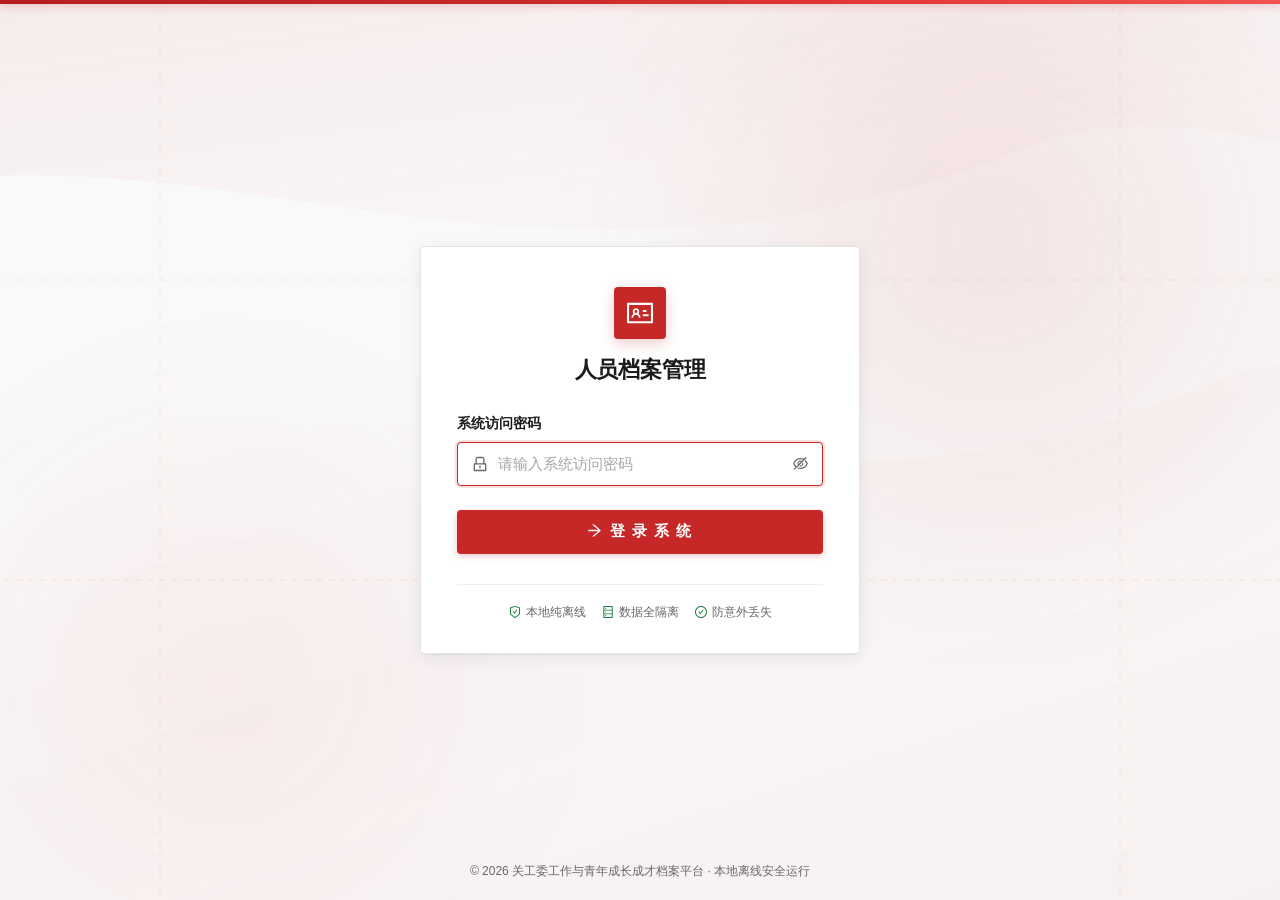
==== commit a6ab0add: "Add files via upload" ====
--- a/index.html
+++ b/index.html
@@ -4,8 +4,8 @@
     <meta charset="UTF-8" />
     <meta name="viewport" content="width=device-width, initial-scale=1.0" />
     <title>人员档案管理平台</title>
-    <script type="module" crossorigin src="/assets/index-DDwprAQ1.js"></script>
-    <link rel="stylesheet" crossorigin href="/assets/index-YUcAnV5O.css">
+    <script type="module" crossorigin src="/assets/index-DfhxlQtj.js"></script>
+    <link rel="stylesheet" crossorigin href="/assets/index-A6yBNuga.css">
   </head>
   <body>
     <div id="root"></div>
--- a/assets/index-A6yBNuga.css
+++ b/assets/index-A6yBNuga.css
@@ -0,0 +1 @@
+html,body{width:100%;height:100%}input::-ms-clear,input::-ms-reveal{display:none}*,*:before,*:after{box-sizing:border-box}html{font-family:sans-serif;line-height:1.15;-webkit-text-size-adjust:100%;-ms-text-size-adjust:100%;-ms-overflow-style:scrollbar;-webkit-tap-highlight-color:rgba(0,0,0,0)}@-ms-viewport{width:device-width}body{margin:0}[tabindex="-1"]:focus{outline:none}hr{box-sizing:content-box;height:0;overflow:visible}h1,h2,h3,h4,h5,h6{margin-top:0;margin-bottom:.5em;font-weight:500}p{margin-top:0;margin-bottom:1em}abbr[title],abbr[data-original-title]{-webkit-text-decoration:underline dotted;text-decoration:underline dotted;border-bottom:0;cursor:help}address{margin-bottom:1em;font-style:normal;line-height:inherit}input[type=text],input[type=password],input[type=number],textarea{-webkit-appearance:none}ol,ul,dl{margin-top:0;margin-bottom:1em}ol ol,ul ul,ol ul,ul ol{margin-bottom:0}dt{font-weight:500}dd{margin-bottom:.5em;margin-left:0}blockquote{margin:0 0 1em}dfn{font-style:italic}b,strong{font-weight:bolder}small{font-size:80%}sub,sup{position:relative;font-size:75%;line-height:0;vertical-align:baseline}sub{bottom:-.25em}sup{top:-.5em}pre,code,kbd,samp{font-size:1em;font-family:SFMono-Regular,Consolas,Liberation Mono,Menlo,Courier,monospace}pre{margin-top:0;margin-bottom:1em;overflow:auto}figure{margin:0 0 1em}img{vertical-align:middle;border-style:none}a,area,button,[role=button],input:not([type=range]),label,select,summary,textarea{touch-action:manipulation}table{border-collapse:collapse}caption{padding-top:.75em;padding-bottom:.3em;text-align:left;caption-side:bottom}input,button,select,optgroup,textarea{margin:0;color:inherit;font-size:inherit;font-family:inherit;line-height:inherit}button,input{overflow:visible}button,select{text-transform:none}button,html [type=button],[type=reset],[type=submit]{-webkit-appearance:button}button::-moz-focus-inner,[type=button]::-moz-focus-inner,[type=reset]::-moz-focus-inner,[type=submit]::-moz-focus-inner{padding:0;border-style:none}input[type=radio],input[type=checkbox]{box-sizing:border-box;padding:0}input[type=date],input[type=time],input[type=datetime-local],input[type=month]{-webkit-appearance:listbox}textarea{overflow:auto;resize:vertical}fieldset{min-width:0;margin:0;padding:0;border:0}legend{display:block;width:100%;max-width:100%;margin-bottom:.5em;padding:0;color:inherit;font-size:1.5em;line-height:inherit;white-space:normal}progress{vertical-align:baseline}[type=number]::-webkit-inner-spin-button,[type=number]::-webkit-outer-spin-button{height:auto}[type=search]{outline-offset:-2px;-webkit-appearance:none}[type=search]::-webkit-search-cancel-button,[type=search]::-webkit-search-decoration{-webkit-appearance:none}::-webkit-file-upload-button{font:inherit;-webkit-appearance:button}output{display:inline-block}summary{display:list-item}template{display:none}[hidden]{display:none!important}mark{padding:.2em;background-color:#feffe6}:root{--fs: 1;--blue: #c62828;--blue-deep: #a91f1f;--blue-soft: #fdecec;--bg: #f9f9f9;--surface: #ffffff;--border: #e4e4e4;--border-soft: #eeeeee;--text: #1b1b1b;--text-2: #4d4d4d;--text-3: #676767;--placeholder: #8c8c8c;--green: #15803d;--orange: #b45309;--danger: #b91c1c;--radius: 4px}html[data-font-level=large]{--fs: 1.125}html[data-font-level=xlarge]{--fs: 1.25}*{box-sizing:border-box}html,body,#root{height:100%}body{margin:0;background:var(--bg);color:var(--text);font-size:calc(16px * var(--fs));line-height:1.5;font-family:-apple-system,BlinkMacSystemFont,Segoe UI,PingFang SC,Hiragino Sans GB,Microsoft YaHei,sans-serif;-webkit-font-smoothing:antialiased;text-rendering:optimizeLegibility}::selection{background:#c6282829}html{scrollbar-color:#cfcfcf transparent;scrollbar-width:thin}::-webkit-scrollbar{width:8px;height:8px}::-webkit-scrollbar-thumb{background:#cfcfcf;border:2px solid transparent;background-clip:padding-box;border-radius:4px}::-webkit-scrollbar-thumb:hover{background:#b3b3b3;background-clip:padding-box}::-webkit-scrollbar-track,::-webkit-scrollbar-corner{background:transparent}.ant-select-dropdown .rc-virtual-list,.ant-select-dropdown .rc-virtual-list-holder,.ant-select-dropdown-menu,.ant-modal-body{scrollbar-color:#cfcfcf transparent!important;scrollbar-width:thin!important}.ant-select-dropdown .rc-virtual-list::-webkit-scrollbar,.ant-select-dropdown .rc-virtual-list-holder::-webkit-scrollbar,.ant-select-dropdown-menu::-webkit-scrollbar,.ant-modal-body::-webkit-scrollbar{width:8px!important;height:8px!important}.ant-select-dropdown .rc-virtual-list::-webkit-scrollbar-thumb,.ant-select-dropdown .rc-virtual-list-holder::-webkit-scrollbar-thumb,.ant-select-dropdown-menu::-webkit-scrollbar-thumb,.ant-modal-body::-webkit-scrollbar-thumb{background:#cfcfcf!important;border:2px solid transparent!important;background-clip:padding-box!important;border-radius:4px!important}.ant-select-dropdown .rc-virtual-list::-webkit-scrollbar-thumb:hover,.ant-select-dropdown .rc-virtual-list-holder::-webkit-scrollbar-thumb:hover,.ant-select-dropdown-menu::-webkit-scrollbar-thumb:hover,.ant-modal-body::-webkit-scrollbar-thumb:hover{background:#b3b3b3!important;background-clip:padding-box!important}.ant-select-dropdown .rc-virtual-list::-webkit-scrollbar-track,.ant-select-dropdown .rc-virtual-list-holder::-webkit-scrollbar-track,.ant-select-dropdown-menu::-webkit-scrollbar-track,.ant-modal-body::-webkit-scrollbar-track{background:transparent!important}.app-shell{min-height:100vh}.sider{position:fixed;inset:0 auto 0 0;z-index:30;display:flex;flex-direction:column;width:320px;background:var(--surface);border-right:1px solid var(--border)}.logo{display:flex;align-items:center;gap:12px;height:72px;padding:0 16px 0 20px;border-bottom:1px solid var(--border-soft);position:relative}.logo-mark{display:grid;place-items:center;width:38px;height:38px;border-radius:var(--radius);color:#fff;font-size:calc(18px * var(--fs));background:#c62828;flex-shrink:0;overflow:hidden}.logo-name{font-size:calc(17px * var(--fs));font-weight:600;letter-spacing:.2px;line-height:calc(24px * var(--fs));color:var(--text-1);white-space:nowrap;overflow:hidden;text-overflow:ellipsis}.logo-edit-btn{display:inline-flex;align-items:center;justify-content:center;width:28px;height:28px;margin-left:auto;border:none;border-radius:var(--radius);background:transparent;color:#1f1f1f;font-size:14px;cursor:pointer;opacity:0;pointer-events:none;transition:opacity .2s cubic-bezier(.4,0,.2,1),background .15s,color .15s;flex-shrink:0}.logo:hover .logo-edit-btn{opacity:1;pointer-events:auto}.logo-edit-btn:hover{background:#f0f2f5;color:#000}.nav-scroll{flex:1;overflow-y:auto;overflow-x:hidden;padding:16px 12px}.nav-group+.nav-group{margin-top:16px}.nav-group-label{display:flex;align-items:center;margin:0 0 8px;padding:0 12px 0 8px;font-size:calc(14px * var(--fs));font-weight:600;letter-spacing:.5px;color:var(--text-3);position:relative}.nav-group-header-inner{display:flex;align-items:center;justify-content:space-between;width:100%}.nav-group-title{display:flex;align-items:center;gap:6px;flex:1;min-width:0}.nav-group-title>span:first-child{overflow:hidden;text-overflow:ellipsis;white-space:nowrap}.nav-custom-badge{display:inline-flex;align-items:center;justify-content:center;padding:1px 5px;font-size:11px;font-weight:400;line-height:1.3;color:var(--text-3);background:var(--surface-hover, #f0f2f5);border-radius:3px;flex-shrink:0;letter-spacing:0;opacity:0;pointer-events:none;transition:opacity .16s ease}.nav-menu .ant-menu-item:hover .nav-custom-badge,.nav-menu .ant-menu-submenu-title:hover .nav-custom-badge,.nav-group-label:hover .nav-custom-badge,.nav-group-header:hover .nav-custom-badge{opacity:1;pointer-events:auto}.nav-group-actions{display:flex;align-items:center;gap:6px;opacity:0;pointer-events:none;transition:opacity .15s ease;flex-shrink:0}.nav-group-label:hover .nav-group-actions{opacity:1;pointer-events:auto}.nav-group-act-btn{display:inline-flex;align-items:center;justify-content:center;width:20px;height:20px;padding:0;border:none;border-radius:var(--radius);background:transparent;color:var(--text-3);font-size:12px;cursor:pointer;transition:all .15s}.nav-group-act-btn:hover{background:#fef2f2;color:#d32f2f}.nav-group-act-btn.del:hover{color:#d32f2f;background:#fef2f2}.nav-editable-actions{display:flex;align-items:center;gap:6px;flex-shrink:0}.nav-editable-btn.del:hover{color:#d32f2f!important;background:#fef2f2!important}.nav-add-group-section{padding:6px 12px 14px}.nav-add-group-btn{display:flex;align-items:center;justify-content:center;gap:6px;width:100%;height:34px;border:1px dashed var(--border);border-radius:var(--radius);background:transparent;color:var(--text-2);font-size:13px;cursor:pointer;transition:all .2s ease}.nav-add-group-btn:hover{border-color:var(--primary, #c62828);color:var(--primary, #c62828);background:#c628280a}.menu-type-opts{display:grid;grid-template-columns:1fr 1fr;gap:12px}.menu-type-opt{position:relative;display:flex;flex-direction:column;gap:8px;padding:16px;border:1px solid var(--border, #e4e4e4);border-radius:var(--radius, 4px);background:var(--surface, #ffffff);cursor:pointer;transition:border-color .2s,background .16s,box-shadow .2s;text-align:left}.menu-type-opt:hover{border-color:#e35b5b}.menu-type-opt.is-active{border-color:var(--primary, #c62828);background:#fdecec}.menu-type-dot{position:absolute;top:16px;right:16px;width:20px;height:20px;border-radius:50%;border:1px solid #a6a6a6;background:#fff;transition:all .2s ease}.menu-type-opt.is-active .menu-type-dot{border:6px solid var(--primary, #c62828)}.menu-type-ot{font-weight:600;font-size:16px;line-height:24px;color:var(--text-1, #1b1b1b)}.menu-type-od{font-size:13px;line-height:20px;color:var(--text-3, #676767)}.menu-type-opt.is-active .menu-type-od{color:var(--text-2, #4d4d4d)}.menu-type-mini{display:flex;flex-direction:column;gap:6px;padding:12px;border-radius:var(--radius, 4px);background:#fafafa;margin-top:4px;transition:background .16s}.menu-type-opt.is-active .menu-type-mini{background:#fff}.menu-type-mini i{display:block;height:8px;width:72%;border-radius:4px;background:var(--border, #e4e4e4)}.menu-type-mini i.par{background:#a6a6a6}.menu-type-mini i.sub2{margin-left:16px;width:48%}.menu-type-mini i.hit{background:#e35b5b}.menu-type-opt.is-active .menu-type-mini i.hit{background:var(--primary, #c62828)}.menu-dlg-btn{min-height:40px;height:40px;padding:0 24px;border:1px solid var(--border, #e4e4e4);border-radius:var(--radius, 4px);background:var(--surface, #ffffff);cursor:pointer;transition:all .16s ease;font-size:15px;font-weight:500;display:inline-flex;align-items:center;justify-content:center}.menu-dlg-btn:hover{background:#f5f5f5}.menu-dlg-btn.primary{background:var(--primary, #c62828);border-color:var(--primary, #c62828);color:#fff}.menu-dlg-btn.primary:hover{background:#a91f1f;border-color:#a91f1f}.menu-dlg-btn:disabled,.menu-dlg-btn:disabled:hover{background:#f6f6f6!important;border-color:#e4e4e4!important;color:#a6a6a6!important;cursor:not-allowed;box-shadow:none!important}.menu-dlg-input{width:100%;height:40px;padding:0 12px;border:1px solid var(--border, #e4e4e4);border-radius:var(--radius, 4px);background:var(--surface, #ffffff);transition:border-color .2s,box-shadow .2s;font-size:15px;outline:none;box-sizing:border-box}.menu-dlg-input:focus{border-color:var(--primary, #c62828);box-shadow:0 0 0 3px #c6282824}.menu-dlg-input.has-error{border-color:#b91c1c}.custom-nav-empty-hint{padding:12px 16px;font-size:14px;color:var(--text-3, #8c8c8c);text-align:center;-webkit-user-select:none;user-select:none}.custom-nav-empty-link{color:var(--primary, #c62828);cursor:pointer;font-weight:500;transition:color .16s ease}.custom-nav-empty-link:hover{color:var(--primary-hover, #a91f1f);text-decoration:underline}.nav-divider{height:1px;background:var(--border-soft);margin:4px -12px 16px}.nav-group-label .nav-editable{display:flex;align-items:center;justify-content:space-between;width:100%}.nav-group-label .nav-editable-text{line-height:1.2}.nav-group-label .nav-editable-btn{display:inline-flex;align-items:center;justify-content:center;width:22px;height:22px;flex-shrink:0}.nav-group-label .nav-editable.is-editing{display:flex;align-items:center;justify-content:space-between;width:100%;gap:6px}.nav-group-label .nav-editable.is-editing .nav-editable-field{flex:1;min-width:0}.nav-menu.ant-menu{border-inline-end:none!important;background:transparent}.nav-menu .ant-menu-item{width:100%;margin:0!important;padding-inline-end:12px!important}.nav-menu .ant-menu-item-icon,.nav-menu .ant-menu-submenu-title .ant-menu-item-icon{display:inline-flex;align-items:center;line-height:1;margin-inline-end:8px}.nav-menu .ant-menu-item,.nav-menu .ant-menu-submenu-title{display:flex!important;align-items:center!important;width:100%!important;min-width:0!important;overflow:hidden!important}.nav-menu .ant-menu-submenu{min-width:0!important}.nav-menu .nav-editable{display:flex!important;flex:1 1 auto!important;min-width:0!important;overflow:hidden!important;align-items:center;justify-content:space-between;gap:8px}.nav-menu .nav-editable-content{display:flex!important;align-items:center;gap:6px;flex:1 1 auto!important;min-width:0!important;overflow:hidden!important}.nav-menu .nav-editable-text{flex:0 1 auto!important;min-width:0!important;overflow:hidden!important;text-overflow:ellipsis;white-space:nowrap;line-height:1}.nav-menu .nav-editable-content .nav-custom-badge{flex:0 0 auto!important}.nav-menu .nav-editable-btn{flex:0 0 22px!important}.nav-menu .ant-menu-title-content,.nav-menu .nav-editable-text{line-height:1}.nav-menu .ant-menu-submenu-arrow{margin-inline-start:8px}.nav-menu .ant-menu-item-selected{font-weight:500}.nav-menu .ant-menu-title-content{display:flex;min-width:0;align-items:center;justify-content:space-between}.nav-menu .ant-menu-title-content>span{display:flex;flex:1;align-items:center;justify-content:space-between}.nav-count{min-width:24px;padding:0 6px;border-radius:var(--radius);background:#f2f2f2;color:var(--text-3);font-size:calc(14px * var(--fs));line-height:calc(20px * var(--fs));text-align:center}.nav-menu .ant-menu-item-selected .nav-count{background:#c628281a;color:var(--blue)}.nav-editable{display:inline-flex;align-items:center}.nav-editable .nav-count{flex:0 0 auto}.nav-editable-btn{display:inline-flex;align-items:center;justify-content:center;width:22px;height:22px;padding:0;border:none;border-radius:3px;background:transparent;color:var(--text-3);font-size:calc(13px * var(--fs));cursor:pointer;opacity:0;transition:opacity .16s ease,color .16s ease,background .16s ease}.nav-menu .ant-menu-item:hover .nav-editable-btn,.nav-menu .ant-menu-submenu-title:hover .nav-editable-btn,.nav-group-label:hover .nav-editable-btn,.nav-editable-btn:focus-visible{opacity:1}.nav-editable-btn:hover{background:#fef2f2;color:#d32f2f}.nav-menu .ant-menu-item-selected .nav-editable-btn,.nav-menu .ant-menu-submenu-selected>.ant-menu-submenu-title .nav-editable-btn{color:var(--text-3)}.nav-menu .ant-menu-item-selected .nav-editable-btn:hover,.nav-menu .ant-menu-submenu-selected>.ant-menu-submenu-title .nav-editable-btn:hover{background:#fef2f2;color:#d32f2f}.nav-editable-btn:focus-visible{outline:none;box-shadow:0 0 0 3px #c6282829}.nav-editable.is-editing{display:flex!important;flex:1 1 auto!important;min-width:0!important;align-items:center!important;justify-content:flex-start!important;gap:6px!important;overflow:visible!important}.nav-editable-field{position:relative;flex:1 1 auto;min-width:0;display:flex;align-items:center}.nav-editable-input.ant-input-affix-wrapper{width:100%;height:28px;padding:0 6px 0 8px!important;border-radius:var(--radius);border:1px solid var(--blue, #c62828)!important;background:var(--surface)!important;box-shadow:none!important;display:inline-flex;align-items:center}.nav-editable-input.ant-input-affix-wrapper-focused,.nav-editable-input.ant-input-affix-wrapper:focus-within{border-color:var(--blue, #c62828)!important;box-shadow:0 0 0 2px #c6282826!important}.nav-editable-input.ant-input-affix-wrapper input.ant-input{height:26px;padding:0!important;font-size:calc(14px * var(--fs));border:none!important;box-shadow:none!important;background:transparent!important;color:var(--text)}.nav-editable-input.ant-input-affix-wrapper .ant-input-suffix{margin-inline-start:4px;display:inline-flex;align-items:center}.nav-editable-input.ant-input{width:100%;height:28px;padding:0 8px;font-size:calc(14px * var(--fs));border-radius:var(--radius);border:1px solid var(--blue, #c62828)}.nav-editable-btn.is-editing.is-restore{width:22px;height:22px;display:inline-flex;align-items:center;justify-content:center;border:none;background:transparent;border-radius:var(--radius);cursor:pointer;padding:0;color:var(--text-3, #8c8c8c);font-size:15px;transition:color .16s ease,background-color .16s ease,transform .12s ease}.nav-editable-btn.is-editing.is-restore .anticon,.nav-editable-btn.is-editing.is-restore svg{font-size:15px!important;width:15px;height:15px;display:inline-flex;align-items:center;justify-content:center}.nav-editable-btn.is-editing.is-restore:hover{background:#c628281f!important;color:var(--blue, #c62828)!important}.nav-editable-btn.is-editing.is-restore:active{background:#c6282838!important;color:var(--blue-deep, #a91f1f)!important;transform:scale(.92)}.nav-editable-btn.is-editing.is-confirm{width:24px;height:24px;display:inline-flex;align-items:center;justify-content:center;border:none;background:transparent;border-radius:var(--radius);cursor:pointer;padding:0;color:var(--blue, #c62828)!important;font-size:16px;font-weight:700;flex-shrink:0;transition:color .16s ease,background-color .16s ease,transform .16s ease}.nav-editable-btn.is-editing.is-confirm:hover{background:#c628281f!important;color:var(--blue-deep, #a91f1f)!important}.nav-editable-btn.is-editing.is-confirm:active{background:#c6282838!important;color:var(--blue-deep, #a91f1f)!important;transform:scale(.92)}.sider-foot{padding:12px;border-top:1px solid var(--border-soft)}.font-switch{margin-bottom:12px}.font-switch-label{margin:0 8px 4px;font-size:calc(14px * var(--fs));color:var(--text-3);white-space:nowrap}.font-switch .ant-segmented{padding:3px;background:#f2f2f2;font-size:calc(14px * var(--fs))}.font-switch .ant-segmented-item{border-radius:3px;color:var(--text-2)}.font-switch .ant-segmented-item-selected{color:var(--blue-deep);font-weight:600}.font-switch .ant-segmented-item-label{min-height:34px;padding-inline:9px;line-height:34px}.db-card{display:flex;align-items:center;gap:12px;padding:12px;border:1px solid var(--border-soft);border-radius:var(--radius);background:#fafafa;cursor:pointer;transition:background .2s ease,box-shadow .2s ease}.db-card:hover{background:#f3f3f3}.db-card:focus-visible{outline:2px solid var(--text-2);outline-offset:1px}.db-arrow{flex:0 0 auto;font-size:calc(12px * var(--fs));color:var(--text-3);transition:transform .2s ease,color .2s ease}.db-card:hover .db-arrow{color:var(--text-2);transform:translate(2px)}.db-icon{display:grid;place-items:center;width:36px;height:36px;flex:0 0 36px;border-radius:var(--radius);background:var(--blue-soft);color:var(--blue);font-size:calc(16px * var(--fs))}.db-title{display:flex;align-items:center;gap:6px;font-size:calc(14px * var(--fs));font-weight:500;color:var(--text-2)}.db-sub{margin-top:2px;font-size:calc(14px * var(--fs));color:var(--text-3)}.dot{width:7px;height:7px;border-radius:50%;background:var(--green);box-shadow:0 0 0 3px #15803d24}.main{display:flex;flex-direction:column;min-height:100vh;margin-left:320px}.header{position:sticky;top:0;z-index:20;display:flex;align-items:center;justify-content:space-between;gap:16px;height:72px;padding:0 24px;background:#ffffffeb;-webkit-backdrop-filter:saturate(180%) blur(12px);backdrop-filter:saturate(180%) blur(12px);border-bottom:1px solid var(--border)}.header-crumb{display:flex;align-items:center;gap:8px;font-size:calc(15px * var(--fs))}.crumb-muted{color:var(--text-3)}.crumb-link{padding:0;border:none;border-radius:3px;background:transparent;color:var(--text-3);font:inherit;cursor:pointer;transition:color .16s ease}.crumb-link:hover{color:var(--blue-deep)}.crumb-link:focus-visible{outline:none;box-shadow:0 0 0 3px #c6282824}.crumb-sep{color:#b6b6b6}.crumb-current{font-weight:600;color:var(--text)}.header-right{display:flex;align-items:center;gap:10px}.header-search.ant-input-affix-wrapper{width:100%;height:38px;padding-inline:12px;border:1px solid var(--border);background:#fff;border-radius:var(--radius);box-shadow:0 1px 2px #00000008;transition:all .2s cubic-bezier(.4,0,.2,1)}.header-search.ant-input-affix-wrapper:hover{border-color:#c4c4c4;background:#fff;box-shadow:0 2px 5px #0000000d}.header-search.ant-input-affix-wrapper:focus,.header-search.ant-input-affix-wrapper-focused{border-color:var(--blue)!important;background:#fff!important;box-shadow:0 0 0 3px #c628281f!important}.header-search .ant-input{background:transparent;color:var(--text);font-size:calc(14px * var(--fs))}.header-search .ant-input::placeholder{color:var(--text-3);font-size:calc(14px * var(--fs))}.header-search .ant-input-prefix{margin-inline-end:8px;color:var(--text-3);font-size:calc(15px * var(--fs));transition:color .2s ease}.header-search.ant-input-affix-wrapper-focused .ant-input-prefix{color:var(--blue)}.header-search .ant-input-clear-icon{color:var(--text-3);font-size:calc(13px * var(--fs));transition:color .16s ease}.header-search .ant-input-clear-icon:hover{color:var(--text)}.gs-wrap{position:relative}.gs-cat-article{--gs-tc: #0f766e;--gs-tb: #ecf9f6}.gs-cat-form{--gs-tc: #a91f1f;--gs-tb: #fdecec}.gs-cat-card{--gs-tc: #565656;--gs-tb: #f6f6f6}.gs-panel{width:640px;max-width:calc(100vw - 48px);background:#fff;border-radius:var(--radius);box-shadow:0 4px 12px #21212114,0 1px 3px #2121210f;overflow:hidden}.gs-tabs{display:flex;gap:4px;padding:12px 16px;border-bottom:1px solid var(--border-soft)}.gs-tab{display:inline-flex;align-items:center;gap:6px;min-height:36px;padding:0 12px;border:0;background:none;border-radius:3px;color:var(--text-2);font-size:calc(14px * var(--fs));cursor:pointer;transition:background .16s,color .16s}.gs-tab:hover{background:var(--fill)}.gs-tab em{font-style:normal;font-variant-numeric:tabular-nums;color:var(--text-3);font-size:calc(13px * var(--fs))}.gs-tab.is-active{background:#e4e4e4;color:#1b1b1b;font-weight:600}.gs-tab.is-active em{color:#4d4d4d}.gs-scroll{max-height:min(60vh,480px);overflow-y:auto;padding-bottom:8px;overscroll-behavior:contain}.gs-section{padding:0 8px}.gs-gh{position:sticky;top:0;z-index:1;display:flex;align-items:center;gap:8px;padding:12px 8px 8px;background:#fff;font-size:calc(14px * var(--fs));font-weight:600;color:var(--text)}.gs-section.gs-cat-article .gs-gh,.gs-section.gs-cat-form .gs-gh,.gs-section.gs-cat-card .gs-gh{color:var(--gs-tc)}.gs-gh-count{margin-left:auto;font-weight:400;color:var(--text-3)}.gs-gh-clear{margin-left:auto;border:0;background:none;color:var(--text-3);font-size:calc(13px * var(--fs));cursor:pointer}.gs-gh-clear:hover{color:var(--blue-deep)}.gs-item{display:flex;gap:12px;align-items:flex-start;margin:0 4px;padding:12px 8px;border-radius:var(--radius);cursor:pointer;transition:background .15s}.gs-item:hover,.gs-item.is-active{background:var(--fill)}.gs-item.is-active .gs-title{color:var(--blue-deep)}.gs-tile{flex:none;width:40px;height:40px;display:flex;align-items:center;justify-content:center;border-radius:var(--radius);background:var(--gs-tb);color:var(--gs-tc);font-size:18px}.gs-item-body{flex:1;min-width:0}.gs-title{font-weight:600;line-height:24px;color:var(--text);word-break:break-all;font-size:calc(14px * var(--fs))}.gs-meta{font-size:calc(13px * var(--fs));line-height:22px;color:var(--text-3);word-break:break-all}.gs-meta b{font-weight:600;color:var(--gs-tc)}.gs-snip{margin-top:2px;font-size:calc(13px * var(--fs));line-height:22px;color:var(--text-2);word-break:break-all}.gs-mark{background:var(--blue-soft);color:var(--blue-deep);border-radius:3px;padding:0 2px}.gs-more{display:block;width:calc(100% - 8px);margin:0 4px;min-height:36px;padding:0 8px;border:0;background:none;border-radius:var(--radius);text-align:left;color:var(--blue-deep);font-size:calc(13px * var(--fs));cursor:pointer}.gs-more:hover{background:var(--blue-soft)}.gs-recents{display:flex;flex-wrap:wrap;gap:8px;padding:4px 8px 12px}.gs-recent{min-height:36px;display:inline-flex;align-items:center;padding:0 12px;border:0;border-radius:var(--radius);background:var(--fill);color:var(--text-2);font-size:calc(13px * var(--fs));cursor:pointer;transition:background .16s,color .16s}.gs-recent:hover{background:var(--blue-soft);color:var(--blue-deep)}.gs-guide{display:flex;gap:12px;align-items:center;padding:10px 8px}.gs-guide-text b{display:block;line-height:22px;font-size:calc(14px * var(--fs));color:var(--text)}.gs-guide-text small{display:block;font-size:calc(13px * var(--fs));line-height:20px;color:var(--text-3)}.gs-empty{display:flex;flex-direction:column;align-items:center;gap:8px;padding:48px 16px;text-align:center;color:var(--text-3);font-size:calc(14px * var(--fs))}.gs-empty>.anticon{font-size:28px;color:var(--placeholder)}.gs-empty-sub{font-size:calc(13px * var(--fs));color:var(--text-3)}.gs-foot{display:flex;gap:20px;padding:12px 16px;border-top:1px solid var(--border-soft);font-size:calc(13px * var(--fs));color:var(--text-3)}.gs-foot kbd{margin:0 2px;padding:2px 6px;border-radius:3px;background:var(--fill);color:var(--text-2);font-size:calc(12px * var(--fs))}@keyframes search-flash{0%,to{background-color:transparent}16%,50%,83%{background-color:#c6282847}33%,66%{background-color:#c628281a}}.search-flash-row>td{animation:search-flash 1.8s ease-in-out 3}.kbd{padding:2px 8px;border:1px solid #dedede;border-radius:3px;background:#fff;color:var(--text-3);font-size:calc(12px * var(--fs));line-height:calc(16px * var(--fs))}.icon-btn{display:grid;place-items:center;width:40px;height:40px;border-radius:var(--radius);color:var(--text-2);font-size:calc(18px * var(--fs));cursor:pointer;transition:background .16s ease,color .16s ease}.icon-btn:hover{background:#f2f2f2;color:var(--text)}.header-divider{width:1px;height:24px;margin:0 4px;background:var(--border)}.profile{display:flex;align-items:center;gap:10px;padding:4px 0;cursor:pointer;background:transparent!important}.profile:hover,.profile:active,.profile:focus{background:transparent!important}.profile-meta{line-height:1.2}.profile-name{font-size:calc(14px * var(--fs));font-weight:600;color:var(--text)}.profile-role{margin-top:4px;font-size:calc(14px * var(--fs));color:var(--text-3)}.profile-caret{margin-left:2px;font-size:calc(12px * var(--fs));color:var(--text-3)}.content{flex:1;padding:24px}.committee{display:flex;flex-direction:column;gap:20px}.tile-grid{display:grid;grid-template-columns:repeat(4,minmax(0,1fr));gap:20px}@media (max-width: 1400px){.tile-grid{grid-template-columns:repeat(3,minmax(0,1fr))}}@media (max-width: 900px){.tile-grid{grid-template-columns:repeat(2,minmax(0,1fr))}}@media (max-width: 620px){.tile-grid{grid-template-columns:minmax(0,1fr)}}.tile-grid-empty{grid-column:1 / -1;display:flex;flex-direction:column;align-items:center;padding:calc(32px * var(--fs)) 0 calc(40px * var(--fs))}.tile-grid-empty .ant-empty{margin:0}.tile-grid-empty .ant-empty-image{height:calc(96px * var(--fs));margin-bottom:12px}.tile-grid-empty .ant-empty-description{color:var(--text-3)}.tile-grid-empty>.ant-btn{margin-top:calc(20px * var(--fs))}.tile-cell{position:relative}.tile{position:relative;display:flex;width:100%;flex-direction:column;padding:0;overflow:hidden;border:none;border-radius:var(--radius);background:#f5f5f4;color:var(--text);font:inherit;text-align:left;cursor:pointer;transition:box-shadow .2s ease,transform .2s ease}.tile-desc-row{display:flex;align-items:center;justify-content:space-between;gap:8px}.tile-count{flex-shrink:0;color:var(--text-3);font-size:calc(14px * var(--fs));line-height:1}.tile-cell:hover .tile{transform:translateY(-4px);box-shadow:0 2px 4px #2121210d,0 6px 18px #21212112}.tile:focus-visible{outline:none;box-shadow:0 0 0 4px #c6282829}.tile-edit.ant-btn{position:absolute;top:8px;right:8px;z-index:2;display:inline-flex;align-items:center;justify-content:center;width:calc(28px * var(--fs));height:calc(28px * var(--fs));padding:0;border:none!important;border-radius:var(--radius)!important;background:#00000080!important;box-shadow:none!important;color:#ffffffa6!important;font-size:calc(15px * var(--fs));opacity:0;pointer-events:none;cursor:pointer;transition:opacity .16s ease,transform .2s ease,background .16s ease,color .16s ease}.tile-cell:hover .tile-edit.ant-btn,.tile-edit.ant-btn:focus-visible{opacity:1;pointer-events:auto;transform:translateY(-4px)}.tile-edit.ant-btn:hover{background:#000000a6!important;color:#fff!important}.tile-edit.ant-btn:active{background:#000c!important;color:#fff!important}.tile-edit.ant-btn:focus-visible{outline:none;background:#000000a6!important;box-shadow:0 0 0 3px #0000001f!important}.tile-media{display:block;overflow:hidden;aspect-ratio:16 / 7;background:#fbf5e7}.tile-media img{display:block;width:100%;height:100%;object-fit:cover;object-position:center 46%;transition:transform .3s ease}.tile-cell:hover .tile-media img{transform:scale(1.04)}.tile-media.is-blank{display:flex;flex-direction:column;align-items:center;justify-content:center;gap:8px;padding:12px 16px;background:#f5f5f5;color:var(--text-3);font-size:calc(14px * var(--fs))}.tile-media.is-blank .blank-cover-art{display:block;width:100%;height:112px;max-height:60%}.tile-media-hint,.blank-cover-hint{line-height:calc(20px * var(--fs))}.blank-cover-hint{font-size:calc(12px * var(--fs));color:#b0b0b0}.tile.tile-add{height:100%;min-height:calc(200px * var(--fs));align-items:center;justify-content:center;gap:calc(2px * var(--fs));border:1px dashed #d9d9d9;background:transparent;text-align:center;transition:box-shadow .2s ease,transform .2s ease,border-color .16s ease}.tile-add-icon{display:grid;place-items:center;margin-bottom:calc(10px * var(--fs));color:var(--text-3);font-size:calc(28px * var(--fs));line-height:1;transition:color .16s ease}.tile-add-title{font-size:calc(15px * var(--fs));font-weight:500;line-height:calc(22px * var(--fs));color:var(--text-2);transition:color .16s ease}.tile-cell:hover .tile-add{border-color:var(--blue)}.tile-cell:hover .tile-add-icon{color:var(--blue)}.tile-cell:hover .tile-add-title{color:var(--blue-deep)}.tile-text{display:flex;flex-direction:column;gap:4px;padding:16px 20px 20px;background:#fafafa;color:#000}.tile-title{font-size:calc(17px * var(--fs));font-weight:600;line-height:calc(24px * var(--fs));transform-origin:left center;transition:transform .3s ease}.tile-desc{font-size:calc(14px * var(--fs));line-height:calc(22px * var(--fs));color:var(--text-3);transform-origin:left center;transition:transform .3s ease}.tile-cell:hover .tile-title,.tile-cell:hover .tile-desc{transform:scale(1.02)}.tile-title.is-blank{font-weight:500;color:var(--text-3)}.staff-card{position:relative;display:flex;align-items:flex-start;gap:calc(12px * var(--fs));padding:calc(14px * var(--fs));border:1px solid var(--border-soft);border-radius:var(--radius);background:#fafafa;transition:box-shadow .2s ease,transform .2s ease,background .2s ease}.staff-card:hover{transform:translateY(-4px);background:var(--surface);box-shadow:0 2px 4px #2121210d,0 6px 18px #21212112}.staff-card-open{position:absolute;top:0;right:0;bottom:0;left:0;z-index:1;width:100%;padding:0;border:none;border-radius:inherit;background:transparent;cursor:pointer}.staff-card-open:focus-visible{outline:2px solid var(--blue);outline-offset:2px}.staff-card-photo{display:grid;place-items:center;overflow:hidden;width:calc(76px * var(--fs));flex:0 0 calc(76px * var(--fs));aspect-ratio:3 / 4;border-radius:var(--radius);background:#f0f0ef;color:#a3a3a3;font-size:calc(26px * var(--fs))}.staff-card-photo img{display:block;width:100%;height:100%;object-fit:cover}.staff-card-main{display:flex;flex:1;flex-direction:column;min-width:0}.staff-card-name{overflow:hidden;padding-right:calc(64px * var(--fs));font-size:calc(17px * var(--fs));font-weight:600;line-height:calc(24px * var(--fs));text-overflow:ellipsis;white-space:nowrap}.staff-edit.ant-btn,.info-card-edit.ant-btn{position:absolute;top:calc(6px * var(--fs));right:calc(6px * var(--fs));z-index:2;background:var(--surface);opacity:0;pointer-events:none;transition:opacity .16s ease}.staff-card:hover .staff-edit.ant-btn,.info-card:hover .info-card-edit.ant-btn,.staff-edit.ant-btn:focus-visible,.info-card-edit.ant-btn:focus-visible{opacity:1;pointer-events:auto}.staff-edit.ant-btn:focus-visible,.info-card-edit.ant-btn:focus-visible{outline:none;box-shadow:0 0 0 3px #c6282824}.staff-card-rows{display:grid;grid-template-columns:max-content minmax(0,1fr);column-gap:calc(12px * var(--fs));row-gap:calc(2px * var(--fs));margin-top:calc(8px * var(--fs))}.staff-card-row{display:contents;font-size:calc(14px * var(--fs));line-height:calc(22px * var(--fs))}.staff-card-label{min-width:0;overflow:hidden;color:var(--text-3);text-overflow:ellipsis;white-space:nowrap}.staff-card-value{min-width:0;overflow:hidden;color:var(--text);text-overflow:ellipsis;white-space:nowrap}.staff-card-value.is-blank{color:var(--text-3)}.staff-card-value.is-long{display:-webkit-box;white-space:pre-line;word-break:break-word;-webkit-box-orient:vertical;-webkit-line-clamp:2}.staff-card-duty{color:var(--blue-deep)}.staff-card-duty.is-blank{color:var(--text-3)}.staff-detail{display:flex;align-items:flex-start;gap:calc(20px * var(--fs))}.staff-detail-photo{display:grid;place-items:center;overflow:hidden;width:calc(132px * var(--fs));flex:0 0 calc(132px * var(--fs));aspect-ratio:3 / 4;border-radius:var(--radius);background:#f0f0ef;color:#a3a3a3;font-size:calc(32px * var(--fs))}.staff-detail-photo img{display:block;width:100%;height:100%;object-fit:cover}.staff-detail-main{flex:1;min-width:0}.staff-detail-name{font-size:calc(20px * var(--fs));font-weight:600;line-height:calc(28px * var(--fs))}.staff-detail-rows{display:grid;grid-template-columns:max-content minmax(0,1fr);column-gap:calc(16px * var(--fs));row-gap:calc(10px * var(--fs));margin-top:calc(16px * var(--fs))}.staff-detail-row{display:contents;font-size:calc(14px * var(--fs));line-height:calc(22px * var(--fs))}.staff-detail-label{min-width:0;color:var(--text-3);white-space:nowrap}.staff-detail-value{min-width:0;color:var(--text);white-space:pre-line;word-break:break-word}.staff-detail-value.is-blank{color:var(--text-3)}.staff-detail-duty{color:var(--blue-deep)}.staff-detail-duty.is-blank{color:var(--text-3)}@media (max-width: 680px){.staff-detail{flex-direction:column}.staff-detail-photo{width:calc(96px * var(--fs));flex-basis:auto}}.tile.tile-add.staff-add,.tile.tile-add.group-add,.tile.tile-add.review-add{min-height:calc((76px * 4 / 3 + 28px) * var(--fs))}.info-card{position:relative;display:flex;flex-direction:column;min-height:calc((76px * 4 / 3 + 28px) * var(--fs));padding:calc(14px * var(--fs));border-radius:var(--radius);background:var(--surface);box-shadow:0 1px 2px #2121210a,0 2px 10px #2121210d;transition:box-shadow .2s ease,transform .2s ease}.info-card:hover{transform:translateY(-4px);box-shadow:0 2px 4px #2121210d,0 6px 18px #21212112}.info-card-name{padding-right:calc(64px * var(--fs));overflow:hidden;font-size:calc(17px * var(--fs));font-weight:600;line-height:calc(24px * var(--fs));text-overflow:ellipsis;white-space:nowrap}.info-card-rows{display:grid;grid-template-columns:max-content minmax(0,1fr);column-gap:calc(8px * var(--fs));row-gap:calc(2px * var(--fs));margin-top:auto;padding-top:calc(10px * var(--fs))}.info-card-row{display:contents;font-size:calc(14px * var(--fs));line-height:calc(22px * var(--fs))}.info-card-label{min-width:0;overflow:hidden;color:var(--text-3);text-overflow:ellipsis;white-space:nowrap}.info-card-value{min-width:0;overflow:hidden;color:var(--text);text-overflow:ellipsis;white-space:nowrap}.info-card-value.is-list{overflow:visible;text-overflow:clip;white-space:normal}.info-card-value.is-blank{color:var(--text-3)}.note-editor{display:flex;flex-direction:column;gap:calc(24px * var(--fs));max-width:calc(920px * var(--fs));margin-inline:auto}.note-field{display:flex;flex-direction:column;gap:calc(8px * var(--fs))}.note-editor{--note-mark: calc(3px * var(--fs));--note-mark-gap: calc(8px * var(--fs))}.note-field-head{display:flex;align-items:center;gap:var(--note-mark-gap)}.note-field-head:before{content:"";flex:none;width:var(--note-mark);height:calc(14px * var(--fs));border-radius:3px;background:var(--blue)}.note-field-head .ant-btn{opacity:0;pointer-events:none;transition:opacity .16s ease}.note-field:hover .ant-btn,.note-field-head .ant-btn:focus-visible{opacity:1;pointer-events:auto}@media (hover: none){.note-field-head .ant-btn{opacity:1;pointer-events:auto}}.note-editor .ant-input{font-size:calc(16px * var(--fs));line-height:calc(28px * var(--fs))}.note-editor .note-field-label-input.ant-input{flex:1;height:calc(24px * var(--fs));padding-block:0;padding-inline:0;font-size:calc(15px * var(--fs));line-height:calc(22px * var(--fs));font-weight:600;color:var(--text)}.note-cards,.note-cards-masonry{display:flex;gap:calc(20px * var(--fs));align-items:flex-start;position:relative;z-index:1}.note-cards-col{display:flex;flex-direction:column;gap:calc(20px * var(--fs));flex:1;min-width:0}.note-card-add-wrap{width:100%}.note-card{position:relative;margin:0;padding:calc(24px * var(--fs)) calc(24px * var(--fs)) calc(24px * var(--fs)) calc(44px * var(--fs));border-radius:var(--radius);background:var(--surface);box-shadow:0 1px 2px #2121210a,0 2px 10px #2121210d;transition:box-shadow .2s ease}.note-card-form-card{padding:calc(24px * var(--fs))}.note-card:hover{box-shadow:0 2px 4px #2121210d,0 6px 18px #21212112}.note-card.is-dragging{opacity:.5;background:#fff;box-shadow:0 4px 16px #c6282814;outline:1.5px dashed var(--blue);cursor:grabbing}.note-card.is-dragging .note-card-edit,.note-card.is-dragging .note-card-grip{pointer-events:none}.note-card.is-drop-target{outline:2px dashed var(--blue)!important;outline-offset:-2px;background:var(--blue-soft)!important;box-shadow:0 4px 18px #c6282829!important;transform:translateY(-2px);transition:transform .15s ease,background-color .15s ease,outline-color .15s ease}.note-card.is-drop-target:after{content:"释放以交换位置";position:absolute;top:8px;right:12px;padding:2px 8px;border-radius:4px;background:var(--blue);color:#fff;font-size:11px;font-weight:500;letter-spacing:.5px;pointer-events:none;z-index:5}.note-card-head{display:flex;align-items:flex-start;gap:calc(8px * var(--fs));margin-bottom:calc(12px * var(--fs))}.note-card-mark{flex:none;width:calc(4px * var(--fs));height:calc(16px * var(--fs));margin-top:calc(4px * var(--fs));border-radius:3px;background:var(--blue)}.note-card-label{flex:1;min-width:0;font-size:calc(17px * var(--fs));font-weight:600;line-height:calc(24px * var(--fs));color:var(--text);overflow-wrap:anywhere}.note-card-edit.ant-btn{flex:none;width:calc(32px * var(--fs));height:calc(32px * var(--fs));margin:calc(-4px * var(--fs)) calc(-8px * var(--fs)) 0 0;opacity:0;pointer-events:none;cursor:pointer;transition:opacity .16s ease,background-color .16s ease,color .16s ease}.note-card:hover .note-card-edit.ant-btn,.note-card:focus-within .note-card-edit.ant-btn,.note-card-edit.ant-btn:focus-visible{opacity:1;pointer-events:auto}.note-card-edit.ant-btn:hover{background:var(--blue-soft);color:var(--blue-deep)}:has(.review-builder-card) .note-card-edit.ant-btn,:has(.note-form) .note-card-edit.ant-btn,:has(.review-builder-card) .note-card-grip,:has(.note-form) .note-card-grip{display:none!important;opacity:0!important;pointer-events:none!important}:has(.note-card.is-dragging) .note-card:not(.is-dragging) .note-card-edit.ant-btn,:has(.note-card.is-dragging) .note-card:not(.is-dragging) .note-card-grip,.is-dragging-card .note-card:not(.is-dragging) .note-card-edit.ant-btn,.is-dragging-card .note-card:not(.is-dragging) .note-card-grip{display:none!important;opacity:0!important;pointer-events:none!important}.note-card.is-empty .note-card-edit.ant-btn{opacity:1;pointer-events:auto}.note-card-edit.ant-btn:focus-visible{outline:none;box-shadow:0 0 0 3px #c6282824}.note-card-grip{position:absolute;inset:0 auto 0 0;display:flex;align-items:center;justify-content:center;width:calc(28px * var(--fs));padding:0;border:0;border-radius:var(--radius) 0 0 var(--radius);background:transparent;color:var(--text-3);font-size:calc(14px * var(--fs));cursor:grab;opacity:0;transition:opacity .16s ease,background-color .16s ease,color .16s ease;-webkit-user-select:none;user-select:none}.note-card:hover .note-card-grip,.note-card-grip:focus-visible{opacity:1}.note-card-grip:hover{background:var(--blue-soft);color:var(--blue)}.note-card-grip:active{cursor:grabbing}.note-card-text{margin:0;font-size:calc(16px * var(--fs));line-height:calc(26px * var(--fs));color:var(--text-2);overflow-wrap:anywhere}.note-card-text+.note-card-text{margin-top:calc(12px * var(--fs))}.note-card-empty{display:flex;align-items:center;gap:calc(8px * var(--fs));font-size:calc(15px * var(--fs));line-height:calc(26px * var(--fs));color:var(--text-3)}.note-card-form-card{width:100%!important;max-width:100%!important;padding:calc(24px * var(--fs))!important;border-radius:4px!important;background:#fff!important;box-shadow:0 1px 2px #2121210a,0 2px 10px #2121210d!important;box-sizing:border-box!important}.note-card-form{display:flex;flex-direction:column;gap:calc(16px * var(--fs));width:100%}.note-card-form textarea{resize:none}.note-form-field:has(.ant-input-textarea-show-count){padding-bottom:calc(26px * var(--fs))}.note-card-form .ant-input-textarea-show-count .ant-input-data-count{font-size:calc(14px * var(--fs));color:var(--text-3)}.note-form-field{display:flex;flex-direction:column;gap:calc(6px * var(--fs));width:100%}.note-card-form.is-confirming .note-form-field{pointer-events:none}.note-card-form.is-confirming .ant-input,.note-card-form.is-confirming .ant-input:hover,.note-card-form.is-confirming .ant-input:focus,.note-card-form.is-confirming textarea,.note-card-form.is-confirming textarea:hover,.note-card-form.is-confirming textarea:focus{border-color:var(--border)!important;box-shadow:none!important;cursor:default!important}.note-form-label{display:block;margin:0;font-size:calc(14px * var(--fs));line-height:calc(21px * var(--fs));font-weight:500;color:#4d4d4d}.note-form-foot{display:flex;align-items:center;justify-content:flex-end;margin-top:calc(16px * var(--fs));gap:calc(12px * var(--fs));width:100%}.note-form-confirm{flex:1 0 100%;margin:0;font-size:calc(14px * var(--fs));line-height:calc(22px * var(--fs));color:var(--danger)}.note-form-btns{display:flex;align-items:center;gap:calc(8px * var(--fs));margin-inline-start:auto}.note-card-add{width:100%;min-height:calc(80px * var(--fs));display:flex;align-items:center;justify-content:center;gap:calc(8px * var(--fs));padding-inline:calc(16px * var(--fs));border:1px dashed rgba(198,40,40,.35);border-radius:var(--radius);background:var(--surface);box-shadow:none;color:var(--blue-deep);font-family:inherit;font-size:calc(16px * var(--fs));font-weight:500;cursor:pointer;transition:color .16s ease,border-color .16s ease,background-color .16s ease}.note-card-add:hover,.note-card-add:focus-visible{border-color:var(--blue);background:var(--blue-soft);box-shadow:none;color:var(--blue-deep);outline:none}.review-card-body{display:grid;grid-template-columns:max-content minmax(0,1fr);column-gap:calc(12px * var(--fs));row-gap:calc(8px * var(--fs))}.review-card-row{grid-column:1 / -1;display:grid;grid-template-columns:subgrid;align-items:baseline;font-size:calc(14.5px * var(--fs));line-height:calc(22px * var(--fs))}.review-card-prop{flex:none;color:var(--placeholder);font-size:calc(13px * var(--fs));font-weight:500;letter-spacing:.2px}.review-card-val{color:var(--text);font-size:calc(14.5px * var(--fs));word-break:break-word}.review-card-row.is-extra{align-items:baseline;margin-top:calc(10px * var(--fs));padding-top:calc(10px * var(--fs));border-top:1px dashed var(--border)}.review-card-row.is-extra .review-card-prop{color:var(--placeholder);font-size:calc(13px * var(--fs));font-weight:500;line-height:1.2}.review-card-row.is-extra .review-card-val{min-width:0;color:var(--text);font-size:calc(14.5px * var(--fs));line-height:1.65}.review-card-val.is-multiline p{margin:0;color:var(--text);line-height:1.65;word-break:break-word}.review-card-val.is-multiline p+p{margin-top:calc(6px * var(--fs))}.review-card-grade-badge{display:inline-flex;align-items:center;padding:1px calc(8px * var(--fs));border-radius:var(--radius);background:#efefef;color:#595959;font-weight:600;font-size:calc(14px * var(--fs))}.review-card-grade-badge.is-excellent{background:#e9f6ee;color:var(--green)}.review-card-grade-badge.is-good{background:#fdf1e0;color:var(--orange)}.review-card-grade-badge.is-pass{background:#efefef;color:#595959}.review-card-grade-badge.is-fail{background:#fdeaea;color:var(--danger)}.review-card-grade-badge.is-pending{background:#efefef;color:#8c8c8c}.review-builder-card{width:calc(((100% - calc(20px * var(--fs)) * 2) / 3) * 2 + calc(20px * var(--fs)));margin:0;padding:0;background:var(--surface);border-radius:var(--radius);box-shadow:var(--shadow-card);overflow:visible;display:flex;flex-direction:column;transition:box-shadow .2s ease}.review-builder-top-head{border-radius:var(--radius) var(--radius) 0 0}.review-builder-body{border-radius:0 0 var(--radius) var(--radius)}.review-builder-card.is-two-cols{width:100%!important}@media (max-width: 1350px){.review-builder-card{width:100%}}.review-builder-card:hover{box-shadow:var(--shadow-hover)}.doc-page>.page-banner+.review-builder-card{margin-top:0}.review-builder-top-head{padding:calc(20px * var(--fs)) 32px calc(16px * var(--fs));border-bottom:1px solid var(--border-soft);background:var(--surface)}.review-builder-title{margin:0;font-size:calc(18px * var(--fs));line-height:1.4;font-weight:600;color:var(--text)}.review-builder-desc{margin:0;font-size:calc(14px * var(--fs));line-height:1.5;color:var(--text-3)}.review-builder-body{display:grid;grid-template-columns:minmax(0,1fr) 340px;min-height:520px;background:var(--surface)}@media (max-width: 960px){.review-builder-body{grid-template-columns:1fr}}.review-builder-left{padding:24px 32px 0;border-right:1px solid var(--border-soft);background:var(--surface);display:flex;flex-direction:column;transition:background-color .16s ease;overflow-y:auto}.review-builder-left.is-dragging-over{background:var(--blue-soft)}.review-builder-tip{display:flex;align-items:center;gap:8px;color:var(--text-3);font-size:calc(14px * var(--fs));margin:0 0 16px;padding:0 8px;line-height:22px}.review-builder-tip svg{color:var(--text-3);flex-shrink:0}.review-builder-list{position:relative;display:flex;flex-direction:column;gap:6px;flex:none;padding:0 12px}.review-builder-indicator{position:absolute;left:0;right:0;height:3px;border-radius:var(--radius);background:var(--blue);pointer-events:none;box-shadow:0 0 6px #c6282866;z-index:10}.review-builder-indicator:before{content:"";position:absolute;left:-4px;top:-4px;width:11px;height:11px;border-radius:50%;background:var(--blue)}.review-builder-row{display:grid;grid-template-columns:36px 96px minmax(0,1fr) 36px;gap:8px;align-items:center;padding:8px 12px;border:1px dashed transparent;border-radius:var(--radius);background:transparent;transition:border-color .16s ease,background-color .16s ease}.review-builder-row.custom:hover{border-color:var(--border);background:var(--sub-bg)}.review-builder-row.is-moving{opacity:.35;border-color:var(--blue);border-style:dashed}.review-builder-row.is-flash{animation:review-builder-flash .8s ease}@keyframes review-builder-flash{0%{background:var(--blue-soft);border-color:var(--blue)}to{background:transparent;border-color:transparent}}.review-builder-grip{width:36px;height:36px;display:flex;align-items:center;justify-content:center;color:var(--placeholder);border-radius:var(--radius);transition:color .16s ease,background-color .16s ease;-webkit-user-select:none;user-select:none}.review-builder-row.custom .review-builder-grip{cursor:grab}.review-builder-row.custom:hover .review-builder-grip{color:var(--text-2)}.review-builder-row.custom .review-builder-grip:hover{color:var(--blue);background:var(--blue-soft)}.review-builder-row.custom .review-builder-grip:active{cursor:grabbing}.review-builder-grip.locked{visibility:hidden}.review-builder-row-label{line-height:40px;font-weight:500;white-space:nowrap;font-size:calc(16px * var(--fs));color:var(--text);overflow:hidden;text-overflow:ellipsis}.review-builder-row-label.req{position:relative;overflow:visible}.review-builder-row-label.req:before{content:"*";position:absolute;left:-12px;top:50%;transform:translateY(-50%);color:var(--blue);font-weight:600}.review-builder-row-label-input{width:96px;height:36px;line-height:36px;font-family:inherit;font-weight:500;font-size:calc(16px * var(--fs));color:var(--text);background:transparent;border:1px solid transparent;border-radius:var(--radius);padding:0 4px;outline:none;cursor:text;transition:background-color .16s ease,border-color .16s ease,color .16s ease}.review-builder-row.custom:hover .review-builder-row-label-input{border-color:var(--border-soft);background:var(--surface)}.review-builder-row-label-input:hover{color:var(--blue-deep);background:var(--blue-soft)!important}.review-builder-row-label-input:focus{background:var(--surface)!important;border-color:var(--blue)!important;box-shadow:0 0 0 3px #c6282824}.review-builder-ctl{min-width:0}.review-builder-ctl .ant-input,.review-builder-ctl .ant-picker{width:100%;height:calc(40px * var(--fs));border:1px solid var(--border);background:var(--surface);color:var(--text);border-radius:var(--radius);padding:0 12px;font:inherit;font-size:calc(15px * var(--fs));transition:border-color .16s ease,box-shadow .16s ease}.review-builder-ctl .ant-input::placeholder,.review-builder-ctl .ant-picker input::placeholder{color:var(--placeholder)}.review-builder-ctl .ant-input:focus,.review-builder-ctl .ant-picker-focused{border-color:var(--blue);box-shadow:0 0 0 3px #c6282824}.review-builder-ctl .ant-input-textarea{height:auto}.review-builder-ctl .ant-input-affix-wrapper:not(.ant-input-textarea-affix-wrapper){width:100%;height:calc(40px * var(--fs))!important;padding:0 12px!important;align-items:center;border:1px solid var(--border);background:var(--surface);border-radius:var(--radius);font:inherit;font-size:calc(15px * var(--fs))}.review-builder-ctl .ant-input-affix-wrapper:not(.ant-input-textarea-affix-wrapper)>.ant-input{height:100%;padding:0;border:none;background:transparent;box-shadow:none}.review-builder-ctl .ant-input-affix-wrapper:not(.ant-input-textarea-affix-wrapper):focus-within{border-color:var(--blue);box-shadow:0 0 0 3px #c6282824}.review-builder-ctl textarea.ant-input{min-height:calc(88px * var(--fs));height:calc(88px * var(--fs));padding:10px 12px;line-height:1.5;resize:none}.review-builder-row:has(.ant-input-textarea-affix-wrapper){padding-bottom:calc(26px * var(--fs))}.review-builder-ctl .ant-input-textarea-affix-wrapper .ant-input-data-count{font-size:calc(14px * var(--fs));color:var(--text-3)}.review-builder-card.is-confirming-delete .review-builder-ctl .ant-input,.review-builder-card.is-confirming-delete .review-builder-ctl .ant-input[disabled],.review-builder-card.is-confirming-delete .review-builder-ctl .ant-input.ant-input-disabled,.review-builder-card.is-confirming-delete .review-builder-ctl .ant-picker,.review-builder-card.is-confirming-delete .review-builder-ctl .ant-picker[disabled],.review-builder-card.is-confirming-delete .review-builder-ctl .ant-picker.ant-picker-disabled,.review-builder-card.is-confirming-delete .review-builder-ctl textarea,.review-builder-card.is-confirming-delete .review-builder-row-label-input,.review-builder-card.is-confirming-delete .review-builder-row-label-input[disabled]{background:#fff!important;border-color:#e4e4e4!important;color:#b0b0b0!important;box-shadow:none!important;cursor:default!important;-webkit-user-select:none;user-select:none}.review-builder-card.is-confirming-delete .review-builder-ctl .ant-picker input,.review-builder-card.is-confirming-delete .review-builder-ctl .ant-picker-disabled input{color:#b0b0b0!important;background:transparent!important;cursor:default!important}.review-builder-card.is-confirming-delete .review-builder-ctl .ant-input::placeholder,.review-builder-card.is-confirming-delete .review-builder-ctl .ant-picker input::placeholder{color:#c8c8c8!important}.review-builder-card.is-confirming-delete .review-builder-ctl .ant-picker-suffix{color:#c4c4c4!important;cursor:default!important}.review-builder-card.is-confirming-delete .review-builder-row-label{color:#b0b0b0!important}.review-builder-card.is-confirming-delete .review-builder-row-label.req:before{color:#b0b0b0!important}.review-builder-card.is-confirming-delete .review-builder-row.custom:hover .review-builder-row-label-input,.review-builder-card.is-confirming-delete .review-builder-row-label-input:hover{background:#fff!important;border-color:#e4e4e4!important;color:#b0b0b0!important;cursor:default!important}.review-builder-card.is-confirming-delete .review-builder-radio-opt{color:#b0b0b0!important;cursor:default!important;pointer-events:none}.review-builder-card.is-confirming-delete .review-builder-radio-opt i{background:#fff!important;border-color:#d9d9d9!important}.review-builder-card.is-confirming-delete .review-builder-radio-opt i.on{border-color:#b0b0b0!important;background:#fff!important}.review-builder-card.is-confirming-delete .review-builder-grip,.review-builder-card.is-confirming-delete .review-builder-row.custom:hover .review-builder-grip{cursor:default!important;opacity:.3!important}.review-builder-card.is-confirming-delete .review-builder-row.custom:hover{background:transparent!important;box-shadow:none!important}.review-builder-card.is-confirming-delete .review-builder-right{opacity:.45;pointer-events:none;cursor:default!important}.review-builder-photo-ctl{display:flex;align-items:center;gap:20px;padding:8px 0}.review-builder-photo-preview{width:96px;height:128px;aspect-ratio:3 / 4;border-radius:var(--radius);border:1.5px dashed #d4d4d4;background:#fafafa;overflow:hidden;display:flex;align-items:center;justify-content:center;flex-shrink:0;transition:border-color .2s ease,background-color .2s ease}.review-builder-photo-preview img{width:100%;height:100%;object-fit:cover;display:block}.review-builder-photo-blank{color:var(--placeholder);font-size:38px}.review-builder-photo-actions{display:flex;flex-direction:column;gap:12px;align-items:flex-start}.review-builder-photo-btns{display:flex;gap:8px;align-items:center}.review-builder-photo-hint{font-size:calc(13px * var(--fs));color:var(--text-3);line-height:1.5}.note-member-top{display:flex;align-items:flex-start;gap:calc(16px * var(--fs))}.note-member-photo{width:calc(88px * var(--fs));aspect-ratio:3 / 4;flex:0 0 calc(88px * var(--fs));border-radius:var(--radius);overflow:hidden;background:#f0f0ef;border:1px solid var(--border-soft)}.note-member-photo img{width:100%;height:100%;object-fit:cover;display:block}.note-member-extras{display:grid;grid-template-columns:max-content minmax(0,1fr);column-gap:calc(12px * var(--fs));row-gap:calc(8px * var(--fs));width:100%;margin-top:calc(4px * var(--fs))}.review-card-duty-badge{color:var(--blue-deep);font-weight:600;font-size:calc(15px * var(--fs))}.review-builder-radio-group{display:flex;gap:24px;line-height:40px;font-size:calc(15px * var(--fs));-webkit-user-select:none;user-select:none}.review-builder-radio-opt{display:inline-flex;align-items:center;cursor:pointer;color:var(--text);transition:color .16s ease}.review-builder-radio-opt:hover{color:var(--blue)}.review-builder-radio-opt i{display:inline-block;width:18px;height:18px;border-radius:50%;border:1px solid var(--border);margin-right:8px;background:var(--surface);box-sizing:border-box;transition:border-color .16s ease,border-width .16s ease}.review-builder-radio-opt:hover i{border-color:var(--text-3)}.review-builder-radio-opt i.on{border:5px solid var(--blue)}.review-builder-act{display:flex;align-items:center;justify-content:flex-end;gap:8px;height:40px}.review-builder-reqchk-wrap{display:inline-flex;align-items:center;gap:6px;cursor:pointer;-webkit-user-select:none;user-select:none;font-size:calc(14px * var(--fs));color:var(--text-2);padding:4px 6px;border-radius:var(--radius);transition:color .16s ease}.review-builder-reqchk-wrap:hover{color:var(--text)}.review-builder-reqchk{-moz-appearance:none;appearance:none;-webkit-appearance:none;margin:0;width:17px;height:17px;border-radius:3px;border:1.5px solid var(--border);background:var(--surface);cursor:pointer;display:inline-grid;place-content:center;transition:all .16s ease;flex-shrink:0}.review-builder-reqchk-wrap:hover .review-builder-reqchk{border-color:var(--text-3)}.review-builder-reqchk:checked{background:var(--blue);border-color:var(--blue)}.review-builder-reqchk:checked:after{content:"";width:4px;height:8px;border:solid #fff;border-width:0 2px 2px 0;transform:rotate(45deg) translate(-1px,-1px)}.review-builder-reqchk:focus-visible{outline:none;box-shadow:0 0 0 3px #c6282824}.review-builder-del{height:36px;width:36px;border:1px solid transparent;background:none;color:var(--text-3);border-radius:var(--radius);cursor:pointer;display:flex;align-items:center;justify-content:center;opacity:0;transition:opacity .16s ease,color .16s ease,background-color .16s ease}.review-builder-row.custom:hover .review-builder-del{opacity:1}.review-builder-del:hover{color:var(--blue);background:var(--blue-soft)}.review-builder-foot{display:flex;align-items:center;justify-content:flex-end;gap:12px;padding:12px 32px;border-top:1px solid var(--border-soft);background:var(--surface);margin-top:auto}.review-builder-left>.review-builder-foot{margin-left:-32px;margin-right:-32px;margin-bottom:0;padding:12px 32px}.review-builder-foot.is-hidden{visibility:hidden!important;pointer-events:none!important;opacity:0}.review-builder-foot .note-form-confirm,.review-builder-confirm-tip{flex:1 1 auto;min-width:0;margin:0;margin-inline-end:auto;font-size:calc(14px * var(--fs));line-height:calc(22px * var(--fs));color:var(--danger, #c62828);font-weight:500}.review-builder-btn{border:1px solid var(--border);background:var(--surface);color:var(--text);border-radius:var(--radius);height:calc(40px * var(--fs));min-width:40px;padding:0 16px;font:inherit;cursor:pointer;font-weight:500;display:inline-flex;align-items:center;justify-content:center;gap:8px;font-size:calc(15px * var(--fs));white-space:nowrap;flex-shrink:0;transition:background-color .16s ease,border-color .2s ease,color .16s ease}.review-builder-btn:hover{background:var(--input-bg);border-color:#ccc}.review-builder-btn.primary{background:var(--blue);border-color:var(--blue);color:#fff}.review-builder-btn.primary:hover{background:var(--blue-deep);border-color:var(--blue-deep)}.review-builder-right{padding:24px 20px;background:var(--sub-bg);display:flex;flex-direction:column;gap:16px}.review-builder-right-head h2{font-size:calc(17px * var(--fs));line-height:24px;margin:0 0 6px;font-weight:600;display:flex;align-items:center;gap:8px;color:var(--text)}.review-builder-right-head p{margin:0;color:var(--text-3);font-size:calc(14px * var(--fs))}.review-builder-chips{display:flex;flex-direction:column;gap:12px}.doc-page .review-builder-chips{position:sticky;top:88px;z-index:3;padding:4px 0 8px;background:var(--sub-bg)}.review-builder-chip{display:grid;grid-template-columns:20px 72px minmax(0,1fr);gap:12px;align-items:center;padding:12px 14px;background:var(--surface);border:1px solid var(--border);border-radius:var(--radius);cursor:grab;-webkit-user-select:none;user-select:none;-webkit-user-drag:element;box-shadow:none;transition:border-color .16s ease,transform .16s ease,background-color .16s ease}.review-builder-chip *{pointer-events:none;-webkit-user-select:none;user-select:none}.review-builder-chip:hover{border-color:var(--blue);background:var(--surface);transform:translateY(-2px)}.review-builder-chip:active{cursor:grabbing;transform:translateY(0)}.review-builder-chip .cname{font-size:calc(15px * var(--fs));font-weight:600;color:var(--text);white-space:nowrap;transition:color .16s ease}.review-builder-chip:hover .cname{color:var(--blue)}.review-builder-chip .sk-box{height:36px;border:1px dashed #D4D4D4;border-radius:var(--radius);background:transparent;display:flex;align-items:center;padding:0 10px;transition:border-color .16s ease}.review-builder-chip .sk-box.area{height:52px;flex-direction:column;justify-content:center;align-items:flex-start;gap:6px;padding:8px 10px}.review-builder-chip .sk-box.date{justify-content:space-between}.review-builder-chip .sk-box.radio{display:flex;align-items:center;gap:8px}.review-builder-chip .sk-radio{display:flex;align-items:center;gap:4px}.review-builder-chip .sk-dot{width:9px;height:9px;border-radius:50%;border:1px solid #D4D4D4;display:inline-block;flex-shrink:0;transition:border-color .16s ease,background-color .16s ease}.review-builder-chip .sk-dot.on{border-color:#a6a6a6;background:#a6a6a6}.review-builder-chip:hover .sk-dot{border-color:var(--blue)}.review-builder-chip:hover .sk-dot.on{background:var(--blue)}.review-builder-chip .sk-box.checkbox{display:flex;align-items:center;gap:8px}.review-builder-chip .sk-checkbox{display:flex;align-items:center;gap:4px}.review-builder-chip .sk-square{width:9px;height:9px;border-radius:2px;border:1px solid #D4D4D4;display:inline-block;flex-shrink:0;transition:border-color .16s ease,background-color .16s ease}.review-builder-chip .sk-square.on{border-color:#a6a6a6;background:#a6a6a6}.review-builder-chip:hover .sk-square{border-color:var(--blue)}.review-builder-chip:hover .sk-square.on{background:var(--blue)}.review-builder-chip .sk-bar{height:8px;border-radius:4px;background:#e5e5e5;transition:background-color .16s ease}.review-builder-chip:hover .sk-box{border-color:var(--blue)}.review-builder-chip:hover .sk-bar{background:var(--blue-soft)}.review-builder-chip .grip-dots{color:var(--placeholder);display:flex;align-items:center;justify-content:center;font-size:14px;transition:color .16s ease}.review-builder-chip:hover .grip-dots{color:var(--blue)}.youth-builder-custom-ctl .sk-box{height:36px;border:1px dashed #D4D4D4;border-radius:var(--radius);background:transparent;display:flex;align-items:center;padding:0 12px;-webkit-user-select:none;user-select:none}.youth-builder-custom-ctl .sk-box.area{height:52px;flex-direction:column;justify-content:center;align-items:flex-start;gap:6px;padding:8px 12px}.youth-builder-custom-ctl .sk-box.date{justify-content:space-between}.youth-builder-custom-ctl .sk-box.radio{display:flex;align-items:center;gap:12px}.youth-builder-custom-ctl .sk-bar{height:8px;border-radius:4px;background:#e5e5e5}.youth-builder-custom-ctl .sk-radio{display:flex;align-items:center;gap:5px}.youth-builder-custom-ctl .sk-dot{width:9px;height:9px;border-radius:50%;border:1px solid #D4D4D4;display:inline-block;flex-shrink:0}.youth-builder-custom-ctl .sk-dot.on{border-color:#a6a6a6;background:#a6a6a6}.youth-builder-custom-ctl .sk-box.checkbox{display:flex;align-items:center;gap:12px}.youth-builder-custom-ctl .sk-checkbox{display:flex;align-items:center;gap:5px}.youth-builder-custom-ctl .sk-square{width:9px;height:9px;border-radius:2px;border:1px solid #D4D4D4;display:inline-block;flex-shrink:0}.youth-builder-custom-ctl .sk-square.on{border-color:#a6a6a6;background:#a6a6a6}@media (hover: none){.note-card-edit.ant-btn,.note-card-grip{opacity:1;pointer-events:auto}}@media (max-width: 640px){.note-cards{column-count:1}}.add-section-btn{display:flex;align-items:center;justify-content:center;gap:8px;width:100%;min-height:calc(48px * var(--fs));padding:calc(12px * var(--fs)) 24px;background:transparent;border:1px dashed var(--border);border-radius:var(--radius);color:var(--text-2);font-size:calc(16px * var(--fs));font-weight:500;cursor:pointer;box-shadow:none;transition:color .16s ease,background .16s ease,border-color .16s ease,box-shadow .2s ease,transform .2s ease}.add-section-btn:hover{background:var(--blue-soft);border-color:var(--blue);color:var(--blue);transform:translateY(-2px);box-shadow:0 2px 4px #2121210d,0 6px 18px #21212112}.add-section-btn:active{transform:translateY(0)}.add-section-btn:focus-visible{outline:none;box-shadow:0 0 0 3px #c6282824}.committee-empty{display:flex;flex-direction:column;align-items:center;gap:calc(16px * var(--fs));padding:calc(32px * var(--fs)) 0 calc(40px * var(--fs));border-radius:var(--radius);background:var(--surface);box-shadow:0 1px 2px #2121210a}.committee-empty .ant-empty{margin:0}.committee-empty .ant-empty-image{height:calc(96px * var(--fs));margin-bottom:12px}.committee-empty .ant-empty-description{color:var(--text-3)}.pending-empty{display:flex;flex-direction:column;align-items:center;gap:calc(16px * var(--fs));padding:calc(32px * var(--fs)) 0 calc(40px * var(--fs))}.pending-empty .ant-empty{margin:0}.pending-empty .ant-empty-image{height:calc(96px * var(--fs));margin-bottom:12px}.pending-empty .ant-empty-description{color:var(--text-3)}.pending-empty .pending-empty-action.ant-btn{background:transparent!important;box-shadow:none}.pending-empty .pending-empty-action.ant-btn:not(:disabled):hover{background:var(--blue-soft)!important;border-color:var(--blue);color:var(--blue)}.pending-empty .pending-empty-action.ant-btn:not(:disabled):focus-visible{outline:none;box-shadow:0 0 0 3px #c6282824}.section-modal-body{display:flex;flex-direction:column;gap:calc(14px * var(--fs));padding-top:calc(4px * var(--fs))}.section-form-item{display:flex;flex-direction:column}.section-form-label{display:block;margin-bottom:calc(6px * var(--fs));font-size:calc(14px * var(--fs));font-weight:500;color:var(--text-2)}.section-form-help{min-height:calc(22px * var(--fs));margin-top:calc(6px * var(--fs));font-size:calc(14px * var(--fs));line-height:calc(22px * var(--fs));color:var(--text-3)}.section-form-help.is-error{position:relative;top:calc(-6px * var(--fs));color:var(--danger)}.staff-photo{display:flex;align-items:flex-start;gap:calc(16px * var(--fs))}.staff-photo-preview{overflow:hidden;width:calc(96px * var(--fs));flex:0 0 calc(96px * var(--fs));aspect-ratio:3 / 4;border-radius:var(--radius);background:#f5f5f4}.staff-photo-preview img{display:block;width:100%;height:100%;object-fit:cover}.staff-photo-blank{display:grid;place-items:center;width:100%;height:100%;border:1px dashed #d4d4d4;border-radius:var(--radius);background:#fafafa;color:var(--text-3);font-size:calc(20px * var(--fs))}.staff-photo-side{display:flex;flex:1;flex-direction:column;gap:calc(8px * var(--fs));min-width:0}.staff-photo-actions{display:flex;gap:calc(8px * var(--fs))}.staff-photo-hint{white-space:pre-line;font-size:calc(14px * var(--fs));line-height:calc(22px * var(--fs));color:var(--text-3)}.staff-modal{top:calc(48px * var(--fs));padding-bottom:calc(48px * var(--fs))}.staff-modal .ant-modal-content{display:flex;flex-direction:column;height:min(800px,calc(100vh - 96px * var(--fs)))}.staff-modal .ant-modal-body{flex:1;min-height:0;overflow-y:auto}.staff-modal .ant-modal-content .ant-modal-header{margin-bottom:calc(24px * var(--fs))}.staff-modal .card-modal-body{gap:calc(24px * var(--fs))}.staff-modal .card-modal-field{display:grid;grid-template-columns:calc(96px * var(--fs)) minmax(0,1fr);column-gap:calc(16px * var(--fs));align-items:center;min-height:calc(40px * var(--fs))}.staff-modal .card-modal-field-photo{align-items:start;min-height:0}.staff-modal .card-modal-label{grid-column:1;grid-row:1;align-self:center;margin-bottom:0}.staff-modal .card-modal-field-photo .card-modal-label{align-self:start}.staff-modal .card-modal-help{grid-column:2}.staff-modal .card-modal-body .ant-input,.staff-modal .card-modal-body .ant-picker{width:200px}.staff-modal .card-modal-help:empty{display:none}.staff-modal-shell{position:relative;overflow:hidden;border-radius:var(--radius);box-shadow:0 4px 12px #21212114}.staff-form-view{width:100%}.staff-settings-panel{position:absolute;top:0;right:0;bottom:0;left:0;z-index:10;display:flex;overflow:hidden;flex-direction:column;border-radius:var(--radius);background:var(--surface);visibility:hidden;pointer-events:none;transform:translate(100%);transition:transform .2s ease,visibility 0s linear .2s}.staff-settings-panel.is-open{visibility:visible;pointer-events:auto;transform:translate(0);transition:transform .2s ease}.staff-settings-head{display:flex;flex:none;align-items:center;gap:calc(12px * var(--fs));padding:calc(20px * var(--fs)) calc(24px * var(--fs))}.staff-settings-back.ant-btn{flex:none;padding-inline:0;color:var(--text-2)}.staff-settings-back.ant-btn:not(:disabled):hover{background:transparent;color:var(--blue-deep)}.staff-settings-title{font-size:calc(17px * var(--fs));font-weight:600;line-height:calc(24px * var(--fs));color:var(--text)}.staff-settings-foot{display:flex;flex:none;justify-content:flex-end;gap:calc(12px * var(--fs));padding:0 calc(24px * var(--fs)) calc(20px * var(--fs))}.staff-settings-body{position:relative;flex:1;overflow-y:auto;padding:calc(24px * var(--fs))}.staff-settings-body:before{content:"";position:absolute;top:calc(24px * var(--fs));bottom:calc(24px * var(--fs));left:50%;width:1px;background:var(--border-soft);pointer-events:none}.staff-settings-columns{display:grid;grid-template-columns:repeat(2,minmax(0,1fr));column-gap:calc(48px * var(--fs));align-items:start}.staff-modal .card-modal-field-textarea{align-items:start;min-height:0}.staff-modal .card-modal-field-textarea .card-modal-label{align-self:start;padding-top:calc(5px * var(--fs))}.staff-form-canvas{border-radius:var(--radius);outline:1px dashed transparent;outline-offset:calc(8px * var(--fs));transition:background .16s ease,outline-color .16s ease}.staff-form-canvas.is-dragover{background:#c6282808;outline-color:#c6282873}.staff-form-canvas-note{margin-bottom:calc(16px * var(--fs));font-size:calc(13px * var(--fs));line-height:calc(20px * var(--fs));color:var(--text-3)}.staff-form-canvas .ant-input[disabled],.staff-form-canvas .ant-input-affix-wrapper-disabled,.staff-form-canvas .ant-picker-disabled,.staff-form-canvas .ant-radio-disabled,.staff-form-canvas .ant-radio-wrapper-disabled,.staff-form-canvas .ant-btn-disabled{cursor:default}.staff-palette{display:flex;flex-direction:column;gap:calc(24px * var(--fs))}.staff-modal .staff-palette-item{grid-template-columns:calc(96px * var(--fs)) minmax(0,1fr) auto;border-radius:var(--radius);cursor:grab;transition:background .16s ease}.staff-modal .staff-palette-item:hover{background:#c6282808}.staff-modal .staff-palette-item:active{cursor:grabbing}.staff-palette-preview{display:flex;flex-direction:column;justify-content:center;gap:calc(8px * var(--fs));width:calc(200px * var(--fs));min-height:calc(32px * var(--fs));padding:calc(6px * var(--fs)) calc(10px * var(--fs));border:1px dashed #dedede;border-radius:var(--radius);background:#fafafa}.staff-palette-preview.is-textarea{justify-content:flex-start;min-height:calc(96px * var(--fs))}.staff-palette-preview span{height:calc(5px * var(--fs));border-radius:calc(3px * var(--fs));background:#dcdcdc}.staff-palette-preview span:nth-child(1){width:55%}.staff-palette-preview span:nth-child(2){width:78%}.staff-palette-preview span:nth-child(3){width:40%}.staff-palette-handle{grid-column:3;grid-row:1;align-self:center;color:var(--text-3);font-size:calc(16px * var(--fs))}.staff-modal .staff-palette-item.card-modal-field-textarea .staff-palette-handle{align-self:start;padding-top:calc(5px * var(--fs))}.staff-palette-hint{font-size:calc(14px * var(--fs));line-height:calc(22px * var(--fs));color:var(--text-3)}.staff-modal .card-modal-field-custom{grid-template-columns:calc(96px * var(--fs)) minmax(0,1fr) auto}.staff-modal .card-modal-body .card-modal-label-input.ant-input{width:auto}.staff-field-remove.ant-btn{grid-column:3;grid-row:1;align-self:center;padding-inline:calc(8px * var(--fs));color:var(--text-3);opacity:.55;transition:opacity .16s ease,color .16s ease,background .16s ease}.card-modal-field-custom:hover .staff-field-remove.ant-btn,.staff-field-remove.ant-btn:focus-visible{opacity:1}.staff-field-remove.ant-btn:not(:disabled):hover{background:#b91c1c14;color:var(--danger)}.staff-modal .card-modal-field-custom.card-modal-field-textarea .staff-field-remove.ant-btn{align-self:start;margin-top:calc(1px * var(--fs))}.staff-settings-trigger.ant-btn{padding-inline:0;color:var(--text-2)}.staff-settings-trigger.ant-btn:not(:disabled):hover{background:transparent;color:var(--blue-deep)}@media (prefers-reduced-motion: reduce){.staff-settings-panel,.staff-settings-panel.is-open{transition:none}}.card-delete-warn{margin:0;padding:calc(10px * var(--fs)) calc(12px * var(--fs));border-radius:var(--radius);background:var(--blue-soft);color:var(--blue-deep);font-size:calc(14px * var(--fs));line-height:1.5}.card-delete-title{margin:0 4px;font-weight:600;color:var(--text)}.committee-card-modal .ant-modal-content .ant-modal-header,.committee-card-modal .ant-modal-header{margin-bottom:calc(24px * var(--fs))}.card-modal-body{display:flex;flex-direction:column;gap:calc(8px * var(--fs))}.card-modal-divider{flex:none;height:1px;margin-block:calc(4px * var(--fs));background:var(--border)}.card-modal-label{margin-bottom:8px;font-size:calc(14px * var(--fs));font-weight:500;color:var(--text-2)}.card-modal-label-editable{display:flex;align-items:center}.card-modal-label-editable .card-modal-required{flex:none}.card-modal-label-input.ant-input{flex:1;min-width:0;height:calc(22px * var(--fs));padding-block:0;padding-inline:0;font-size:calc(14px * var(--fs));font-weight:500;line-height:calc(22px * var(--fs));color:var(--text-2)}.card-modal-label-row{display:flex;align-items:center;justify-content:space-between;gap:12px}.card-modal-label-row .card-cover-toggle.ant-radio-group{display:flex;gap:calc(16px * var(--fs));font-size:calc(14px * var(--fs));font-weight:400}.card-modal-label-row .card-cover-toggle .ant-radio-wrapper{margin-inline-end:0}.card-modal-body .ant-picker{width:100%}.extra-editor{gap:calc(16px * var(--fs));margin-bottom:calc(8px * var(--fs))}.extra-editor .note-field-head:before{content:none}.review-modal .ant-modal-body{max-height:calc(100vh - 250px * var(--fs));overflow-y:auto}.card-modal-required{margin-inline-end:4px;color:var(--danger);font-family:SimSun,sans-serif}.card-modal-help{min-height:calc(22px * var(--fs));margin-top:calc(6px * var(--fs));font-size:calc(14px * var(--fs));line-height:calc(22px * var(--fs));color:var(--text-3)}.card-modal-help-line+.card-modal-help-line{margin-top:2px}.card-modal-help-line.is-warn{color:var(--orange)}.card-modal-help.is-error{position:relative;top:calc(-6px * var(--fs));color:var(--danger)}.card-cover-preview{width:100%;max-height:calc(200px * var(--fs));aspect-ratio:16 / 7;overflow:hidden;border-radius:var(--radius);background:#f5f5f4}.card-cover-preview img{display:block;width:100%;height:100%;object-fit:cover;object-position:center 46%}.card-cover-blank{display:flex;flex-direction:column;align-items:center;justify-content:center;gap:8px;width:100%;height:100%;padding:12px 16px;background:#f5f5f5;color:var(--text-3);font-size:calc(14px * var(--fs))}.card-cover-blank .blank-cover-art{display:block;width:100%;height:112px;max-height:60%}.card-cover-actions{display:flex;align-items:center;gap:12px;margin-top:12px}.card-unit-select.ant-select{width:100%}.card-unit-popup .ant-select-item-option-content{display:flex;align-items:center;gap:8px}.card-unit-word{flex:none;min-width:calc(20px * var(--fs));font-weight:600;color:var(--text)}.card-unit-sep{flex:none;color:#cfcfcf;letter-spacing:-1px}.card-unit-hint{flex:1;min-width:0;font-size:calc(14px * var(--fs));color:var(--text-3);white-space:nowrap;overflow:hidden;text-overflow:ellipsis}.card-unit-example{color:var(--blue);font-weight:500}.card-unit-help{min-height:calc(44px * var(--fs))}.card-modal-foot{display:flex;align-items:center;justify-content:flex-end;gap:12px}.card-modal-foot-left{display:flex;align-items:center;gap:8px;margin-inline-end:auto}.card-modal-foot-right{display:flex;gap:8px}.doc-page{display:flex;flex-direction:column;gap:20px}.doc-banner{position:relative;overflow:hidden;display:flex;align-items:center;min-height:calc(220px * var(--fs));padding:32px;border-radius:var(--radius);background:#f7f7f5;box-shadow:0 1px 2px #2121210a,0 2px 10px #2121210d}.doc-banner-bg{position:absolute;top:0;right:0;bottom:0;left:0;background-position:right center;background-size:cover;background-repeat:no-repeat}.doc-banner-bg:after{content:"";position:absolute;top:0;right:0;bottom:0;left:0;background:linear-gradient(90deg,#fffffff7,#ffffffed 34%,#ffffff80 62%,#fff0 86%)}.doc-banner-art-blank{position:absolute;right:0;top:0;bottom:0;width:56%;-webkit-mask-image:linear-gradient(to right,transparent 0,#000 38%);mask-image:linear-gradient(to right,transparent 0,#000 38%)}.doc-banner-art-blank svg{display:block;width:100%;height:100%}@media (max-width: 960px){.doc-banner-art-blank{width:100%}}.doc-banner-inner{position:relative;z-index:2;max-width:560px}.doc-banner-kicker{margin-bottom:8px;font-size:calc(14px * var(--fs));color:var(--text-3)}.doc-banner-title{margin:0;font-size:calc(32px * var(--fs));font-weight:600;line-height:calc(44px * var(--fs));color:var(--text)}.doc-banner-desc{margin:8px 0 0;font-size:calc(16px * var(--fs));line-height:1.5;color:var(--text-2)}.page-banner{position:relative;overflow:hidden;margin:-96px -24px 0;min-height:calc(72px + 240px * var(--fs));padding:calc(72px + 32px * var(--fs)) calc(36px * var(--fs)) calc(32px * var(--fs));border-radius:0;background:var(--bg);box-shadow:none}.doc-page>.page-banner~.card,.doc-page>.page-banner~.tile-grid,.doc-page>.page-banner~.committee,.doc-page>.page-banner~.committee-empty,.doc-page>.page-banner~.doc-detail,.doc-page>.page-banner~.pending-empty{position:relative;z-index:1}.doc-page>.page-banner+.note-cards-masonry,.doc-page>.page-banner+.review-builder-card{position:relative;z-index:1;margin-top:0}.review-builder-card+.note-cards-masonry{margin-top:0}.page-banner .doc-banner-art{position:absolute;right:0;top:0;width:68%;height:100%;pointer-events:none;z-index:0}.page-banner .doc-banner-art svg{width:100%;height:100%;display:block}.page-banner .doc-banner-bg{position:absolute;top:0;right:0;bottom:0;left:0;width:100%;height:100%;background-position:right center;background-size:cover;background-repeat:no-repeat;pointer-events:none;z-index:0}.page-banner:after{content:"";position:absolute;top:0;right:0;bottom:0;left:0;pointer-events:none;z-index:1;background:linear-gradient(to right,#f9f9f9f5 0,#f9f9f9e6 30%,#f9f9f900 62%),linear-gradient(to bottom,rgba(249,249,249,0) 55%,var(--bg) 100%)}.banner-skin-btn{position:absolute;top:88px;right:calc(36px * var(--fs));z-index:5;display:flex;align-items:center;justify-content:center;width:36px;height:36px;padding:0;border:1px solid rgba(255,255,255,.4);border-radius:var(--radius);background:#ffffff5c;color:#4d4d4d;cursor:pointer;box-shadow:0 2px 6px #0000000a;-webkit-backdrop-filter:blur(8px);backdrop-filter:blur(8px);opacity:0;pointer-events:none;transition:opacity .2s ease,transform .18s ease,background .18s ease,border-color .18s ease}.page-banner:hover .banner-skin-btn,.banner-skin-btn.is-open,.banner-skin-btn:focus-visible{opacity:1;pointer-events:auto}.banner-skin-btn:hover,.banner-skin-btn.is-open{border-color:#fffc;background:#ffffffad;color:#2f2f2f;box-shadow:0 3px 8px #c628281f;transform:translateY(-1px)}.banner-edit-btn{position:absolute;top:88px;right:calc(36px * var(--fs) + 44px);z-index:5;display:flex;align-items:center;justify-content:center;width:36px;height:36px;padding:0;border:1px solid rgba(255,255,255,.4);border-radius:var(--radius);background:#ffffff5c;color:#4d4d4d;cursor:pointer;box-shadow:0 2px 6px #0000000a;-webkit-backdrop-filter:blur(8px);backdrop-filter:blur(8px);opacity:0;pointer-events:none;transition:opacity .2s ease,background .18s ease,border-color .18s ease}.page-banner:hover .banner-edit-btn,.banner-edit-btn:focus-visible{opacity:1;pointer-events:auto}.banner-edit-btn:hover{border-color:#fffc;background:#ffffffad;color:#2f2f2f;box-shadow:0 3px 8px #c628281f}.banner-edit-form{display:flex;flex-direction:column;gap:12px;padding-top:8px}.banner-edit-field{display:flex;flex-direction:column;gap:6px}.banner-edit-label{font-size:calc(14px * var(--fs));color:var(--text-2)}.banner-skin-panel{width:250px;padding:4px}.banner-skin-header{font-size:calc(14px * var(--fs));font-weight:600;color:var(--text);margin-bottom:10px;padding-bottom:8px;border-bottom:1px solid var(--border-soft)}.banner-skin-options{display:flex;flex-direction:column;gap:8px}.banner-skin-option{display:flex;align-items:flex-start;gap:10px;padding:10px;border-radius:6px;border:1px solid var(--border-soft);cursor:pointer;background:#fff;transition:all .16s ease}.banner-skin-option:hover{border-color:#c6282859;background:#c6282805}.banner-skin-option.is-active{border-color:var(--blue, #c62828);background:#c628280a}.banner-skin-radio{display:flex;align-items:center;justify-content:center;width:16px;height:16px;margin-top:2px;border:1.5px solid var(--placeholder);border-radius:50%;flex-shrink:0;transition:border-color .16s ease}.banner-skin-option.is-active .banner-skin-radio{border-color:var(--blue, #c62828)}.banner-skin-radio-dot{width:8px;height:8px;border-radius:50%;background:var(--blue, #c62828)}.banner-skin-name{font-size:calc(13.5px * var(--fs));font-weight:600;color:var(--text);line-height:1.3}.banner-skin-desc{font-size:calc(11.5px * var(--fs));color:var(--text-3);margin-top:3px;line-height:1.4}.banner-skin-reupload-btn{margin-top:6px;padding:0;border:none;background:transparent;color:var(--blue, #c62828);font-size:calc(12px * var(--fs));cursor:pointer;text-decoration:underline}.doc-list{display:flex;flex-direction:column;margin:0;padding:0;list-style:none}.doc-list>li+li{border-top:1px solid var(--border-soft)}.doc-item{display:flex;align-items:center;gap:20px;width:100%;padding:16px 16px 16px 0;border:none;border-radius:var(--radius);background:transparent;color:inherit;font:inherit;text-align:left;cursor:pointer;transition:background-color .16s ease}.doc-item:hover{background:#fafafa}.doc-item:focus-visible{outline:none;box-shadow:0 0 0 4px #c6282829}.doc-thumb{display:block;flex:0 0 auto;width:calc(132px * var(--fs));aspect-ratio:4 / 3;overflow:hidden;border-radius:var(--radius);background:#f5f5f4}.doc-thumb img{display:block;width:100%;height:100%;object-fit:cover;transition:transform .3s ease}.doc-item:hover .doc-thumb img{transform:scale(1.04)}.doc-thumb-ph{display:grid;place-items:center;width:100%;height:100%;background:#f0f0f0;color:var(--text-3);font-size:calc(28px * var(--fs));font-weight:600;letter-spacing:2px}.doc-empty{padding:calc(48px * var(--fs)) 0;text-align:center;font-size:calc(15px * var(--fs));line-height:calc(24px * var(--fs));color:var(--text-3)}.doc-empty-wrap{display:grid;place-items:center;padding:calc(40px * var(--fs)) 0 calc(48px * var(--fs))}.doc-empty-wrap .ant-empty-image{height:calc(104px * var(--fs));margin-bottom:12px}.doc-empty-wrap .ant-empty-description{color:var(--text-3)}.doc-empty-title{font-size:calc(15px * var(--fs));line-height:calc(22px * var(--fs));color:var(--text-2)}.doc-empty-hint{margin-top:6px;font-size:calc(14px * var(--fs));line-height:calc(22px * var(--fs));color:var(--text-3)}.doc-empty-add-btn{margin-top:calc(20px * var(--fs))}.doc-empty-page{display:flex;align-items:center;justify-content:center;min-height:calc(100vh - 360px);padding:0 0 48px}.doc-empty-page .doc-empty-wrap{padding:0}.doc-empty-page .ant-empty-image{height:calc(120px * var(--fs));margin-bottom:12px}.doc-empty-page .doc-empty-add-btn{margin-top:calc(8px * var(--fs))}.doc-main{display:flex;flex:1;flex-direction:column;gap:8px;min-width:0}.doc-issue{font-size:calc(14px * var(--fs));font-weight:500;color:var(--text-2);font-variant-numeric:tabular-nums}.doc-title{font-size:calc(17px * var(--fs));font-weight:500;line-height:calc(26px * var(--fs));color:var(--text)}.doc-arrow{display:grid;flex:0 0 auto;place-items:center;width:32px;height:32px;color:var(--text-3);transition:color .16s ease}.doc-item:hover .doc-arrow{color:var(--blue)}.doc-detail{display:flex;flex-direction:column;gap:16px;padding-bottom:calc(64px * var(--fs))}.page-bar{display:flex;align-items:center;justify-content:space-between;gap:16px}.page-bar .back-link{align-self:center}.page-actions{display:flex;gap:8px}.action-bar{position:fixed;right:0;bottom:0;left:320px;z-index:40;display:flex;justify-content:flex-end;gap:12px;padding:12px 24px;background:var(--surface);border-top:1px solid var(--border);box-shadow:0 -2px 10px #2121210f}.batch-action-bar{justify-content:space-between;align-items:center}.batch-action-count{font-size:14px;color:var(--text-secondary)}.batch-action-count strong{color:var(--primary);font-weight:600}.back-link{display:inline-flex;align-items:center;align-self:flex-start;gap:6px;padding:8px 12px 8px 8px;border:none;border-radius:var(--radius);background:transparent;color:var(--text-2);font:inherit;font-size:calc(15px * var(--fs));cursor:pointer;transition:background-color .16s ease,color .16s ease}.back-link:hover{background:#f2f2f2;color:var(--blue-deep)}.back-link:focus-visible{outline:none;box-shadow:0 0 0 4px #c6282829}.doc-article{padding:40px 48px 48px}.doc-article-head{max-width:calc(880px * var(--fs));margin-inline:auto;padding-bottom:24px;border-bottom:1px solid var(--border-soft)}.doc-article-issue{font-size:calc(14px * var(--fs));font-weight:500;color:var(--blue-deep);font-variant-numeric:tabular-nums}.doc-article-title{margin:12px 0 0;font-size:calc(26px * var(--fs));font-weight:600;line-height:calc(36px * var(--fs));color:var(--text)}.doc-article-meta{display:flex;flex-wrap:wrap;gap:8px 24px;margin-top:16px;font-size:calc(14px * var(--fs));color:var(--text-3)}.doc-article-body{max-width:calc(880px * var(--fs));margin:28px auto 0}.doc-article-body p,.doc-article-body div{margin:0 0 16px;font-size:calc(16px * var(--fs));line-height:calc(30px * var(--fs));color:var(--text-2)}.doc-article-body .doc-indent,.editor-canvas .doc-indent{text-indent:2em}.doc-article-body p:last-child,.doc-article-body div:last-child{margin-bottom:0}.doc-article-body h3{margin:24px 0 12px;font-size:calc(19px * var(--fs));font-weight:600;line-height:calc(28px * var(--fs));color:var(--text)}.doc-article-body ul,.doc-article-body ol{margin:0 0 16px;padding-left:26px;font-size:calc(16px * var(--fs));line-height:calc(30px * var(--fs));color:var(--text-2)}.doc-article-body img{display:block;max-width:100%;height:auto;margin:16px 0;border-radius:var(--radius)}.doc-article-body a{color:var(--blue-deep);text-decoration:underline}.doc-article-body figure{margin:0 0 16px}.doc-article-body figure img{margin:0 auto}.doc-article-body figcaption{margin-top:calc(8px * var(--fs));padding:0 calc(12px * var(--fs));color:var(--text-3);font-size:calc(14px * var(--fs));line-height:calc(22px * var(--fs));text-align:center}.doc-article-body figcaption:empty{display:none}.doc-article-body hr{height:0;margin:calc(24px * var(--fs)) 0;border:none;border-top:1px solid var(--border)}.doc-article-body table{width:100%;margin:0 0 16px;border-collapse:collapse;font-size:calc(15px * var(--fs));line-height:calc(24px * var(--fs));color:var(--text-2)}.doc-article-body td,.doc-article-body th{padding:calc(8px * var(--fs)) calc(12px * var(--fs));border:1px solid var(--border);text-align:left;vertical-align:top}.doc-article-body th,.doc-article-body tr:first-child>td{background:#fafafa;font-weight:600}.doc-sign{display:flex;flex-direction:column;gap:4px;align-items:flex-end;max-width:calc(880px * var(--fs));margin:32px auto 0;padding-top:20px;border-top:1px solid var(--border-soft);font-size:calc(15px * var(--fs));color:var(--text-2);font-variant-numeric:tabular-nums}.hero{margin-bottom:20px;position:relative;overflow:hidden;padding:36px 32px 30px;border:none;border-radius:var(--radius);background:linear-gradient(120deg,#fff,#fff7f5 55%,#fdecec);box-shadow:0 1px 2px #2121210a,0 2px 10px #2121210d}.hero-art{position:absolute;right:0;top:0;width:68%;height:100%;pointer-events:none;z-index:0}.hero-art svg{width:100%;height:100%;display:block}.hero-bg{position:absolute;top:0;right:0;bottom:0;left:0;background-position:right center;background-size:cover;background-repeat:no-repeat;z-index:0}.hero-bg:after{content:"";position:absolute;top:0;right:0;bottom:0;left:0;background:linear-gradient(180deg,#fff0 34%,#ffffff80 62%,#ffffffc7),linear-gradient(90deg,#fffffff7,#ffffffeb 38%,#ffffff75 62%,#fff0 80%)}.hero-art:after{content:"";position:absolute;top:0;right:0;bottom:0;left:0;pointer-events:none;background:linear-gradient(to right,#fffffffa,#ffffff80 20%,#fff0 55%),linear-gradient(to bottom,#fff0 50%,#ffffffb3)}.hero-inner{position:relative;z-index:2;max-width:660px;padding-top:10px}.hero-skin{position:absolute;top:16px;right:16px;z-index:5;display:flex;align-items:center;justify-content:center;width:36px;height:36px;padding:0;border:1px solid rgba(255,255,255,.4);border-radius:var(--radius);background:#ffffff5c;color:#a91f1f;cursor:pointer;box-shadow:0 2px 6px #0000000a;-webkit-backdrop-filter:blur(8px);backdrop-filter:blur(8px);opacity:0;pointer-events:none;transition:opacity .2s ease,border-color .18s ease,background .18s ease,color .18s ease,box-shadow .18s ease,transform .18s ease}.hero:hover .hero-skin,.hero-skin.is-open,.hero-skin:focus-visible{opacity:1;pointer-events:auto}.hero-skin:hover,.hero-skin.is-open{border-color:#fffc;background:#ffffffad;color:var(--blue, #c62828);box-shadow:0 3px 8px #c628281f;transform:translateY(-1px)}.hero-skin:focus-visible{outline:none;box-shadow:0 0 0 3px #c6282829}.hero-kicker{font-size:calc(14px * var(--fs));font-weight:500;color:var(--text-3);letter-spacing:.2px}.hero-title{margin:10px 0 0;font-size:calc(34px * var(--fs));font-weight:600;letter-spacing:-.4px;line-height:calc(46px * var(--fs));color:var(--text)}.hero-desc{margin:12px 0 0;font-size:calc(15px * var(--fs));line-height:calc(26px * var(--fs));color:var(--text-2)}.hero-kpi{position:relative;z-index:2;display:grid;grid-template-columns:repeat(4,minmax(0,1fr));gap:12px;margin-top:40px}.hero-kpi .stat-card{border:none;background:#fff;box-shadow:0 1px 2px #2121210a,0 2px 10px #2121210d}.page-head{display:flex;align-items:flex-start;justify-content:space-between;gap:24px;margin-bottom:24px}.page-kicker{display:flex;align-items:center;gap:8px;margin-bottom:8px;font-size:calc(14px * var(--fs));color:var(--text-3)}.page-title{margin:0;font-size:calc(26px * var(--fs));font-weight:600;letter-spacing:-.3px;line-height:calc(36px * var(--fs));color:var(--text)}.page-desc{margin-top:6px;font-size:calc(15px * var(--fs));line-height:calc(24px * var(--fs));color:var(--text-2)}.page-actions{display:flex;align-items:center;gap:8px;padding-top:24px;flex:0 0 auto}.card{border:none;border-radius:var(--radius);background:var(--surface);box-shadow:0 1px 2px #2121210a,0 2px 10px #2121210d}.card-head{display:flex;align-items:center;justify-content:space-between;gap:16px;padding:24px 24px 0}.card-title{font-size:calc(17px * var(--fs));font-weight:600;line-height:calc(24px * var(--fs));color:var(--text)}.card-sub{margin-top:4px;font-size:calc(14px * var(--fs));line-height:calc(22px * var(--fs));color:var(--text-3)}.card-link{display:inline-flex;align-items:center;gap:4px;font-size:calc(14px * var(--fs));color:var(--blue-deep);cursor:pointer}.card-link:hover{color:#7f1616}.card-head-side{display:flex;align-items:center;gap:12px}.card-title-row{display:flex;align-items:center;gap:8px}.card-head-editable{align-items:center;margin:12px 12px 0;padding:12px;border-radius:6px;background:transparent;transition:background .16s ease}.card-head-editable:hover{background:#f8f8f8}.card-head-editable+.card-body{padding-top:12px}.card-head-editable .card-head-side{padding-top:0}.card-head-editable .card-head-side .ant-btn{opacity:0;pointer-events:none;transition:opacity .16s ease}.card-head-editable:hover .card-head-side .ant-btn,.card-head-editable .card-head-side .ant-btn:focus-visible{opacity:1;pointer-events:auto}@media (hover: none){.card-head-editable .card-head-side .ant-btn{opacity:1;pointer-events:auto}}.doc-pager{display:flex;justify-content:flex-end;padding:16px 0 4px}.doc-pager .ant-pagination{font-size:calc(14px * var(--fs))}.doc-pager .ant-pagination-item,.doc-pager .ant-pagination-prev,.doc-pager .ant-pagination-next{border-radius:var(--radius)}.card-body{padding:24px}.stat-card{position:relative;overflow:hidden;padding:24px;border:none;border-radius:var(--radius);background:var(--surface);box-shadow:0 1px 2px #2121210a,0 2px 10px #2121210d;transition:box-shadow .2s ease}.stat-card:hover{box-shadow:0 2px 4px #2121210d,0 6px 18px #21212112}.stat-top{display:flex;align-items:center;justify-content:space-between}.stat-label{font-size:calc(15px * var(--fs));color:var(--text-2)}.stat-icon{display:grid;place-items:center;width:36px;height:36px;border-radius:var(--radius);background:var(--blue-soft);color:var(--blue-deep);font-size:calc(18px * var(--fs))}.stat-value{display:flex;align-items:baseline;gap:8px;margin-top:12px;font-size:calc(34px * var(--fs));font-weight:600;letter-spacing:-.6px;line-height:calc(44px * var(--fs));font-variant-numeric:tabular-nums}.stat-unit{font-size:calc(15px * var(--fs));font-weight:400;color:var(--text-3)}.stat-foot{display:flex;align-items:center;gap:8px;flex-wrap:wrap;margin-top:10px;min-height:22px}.trend{display:inline-flex;align-items:center;gap:2px;font-size:calc(14px * var(--fs));font-weight:500;font-variant-numeric:tabular-nums}.trend.up{color:var(--green)}.trend.down{color:#b91c1c}.stat-note{font-size:calc(14px * var(--fs));color:var(--text-3);white-space:nowrap;overflow:hidden;text-overflow:ellipsis}.grid-main{display:grid;grid-template-columns:minmax(0,1.95fr) minmax(0,1fr);gap:20px;margin-bottom:20px}.grid-bottom{display:grid;grid-template-columns:minmax(0,1.95fr) minmax(0,1fr);gap:20px;align-items:start}.stack{display:flex;flex-direction:column;gap:20px}.chart{display:flex;gap:10px;height:280px;margin-top:20px}.chart-axis{display:flex;flex-direction:column;justify-content:space-between;width:40px;padding-bottom:32px;text-align:right;font-size:calc(14px * var(--fs));color:var(--text-3);font-variant-numeric:tabular-nums}.chart-main{position:relative;flex:1;min-width:0}.chart-plot{position:absolute;top:0;right:0;bottom:32px;left:0}.chart-grid-line{position:absolute;left:0;right:0;border-top:1px dashed #eaeaea}.chart-area{position:absolute;top:0;right:0;bottom:0;left:0;width:100%;height:100%}.chart-dot{position:absolute;width:11px;height:11px;margin:-5.5px 0 0 -5.5px;border:2px solid #fff;border-radius:50%;background:var(--blue);box-shadow:0 0 0 4px #c6282829}.chart-value{position:absolute;padding:4px 10px;border:1px solid var(--border);border-radius:var(--radius);background:#fff;box-shadow:0 4px 12px #21212114;font-size:calc(14px * var(--fs));font-weight:600;line-height:calc(18px * var(--fs));color:var(--text);transform:translate(-100%,14px);font-variant-numeric:tabular-nums;white-space:nowrap}.chart-x{position:absolute;left:0;right:0;bottom:0;display:flex;justify-content:space-between;font-size:calc(14px * var(--fs));color:var(--text-3)}.chart-x .is-last{color:var(--blue-deep);font-weight:600}.chart-legend{display:flex;align-items:center;gap:6px;font-size:calc(14px * var(--fs));color:var(--text-3)}.legend-dot{width:7px;height:7px;border-radius:50%;background:var(--blue)}.dept-list{display:flex;flex-direction:column;gap:13px;margin-top:18px}.dept-row-top{display:flex;align-items:center;justify-content:space-between;margin-bottom:6px}.dept-name{display:flex;align-items:center;gap:8px;font-size:calc(15px * var(--fs));color:var(--text-2)}.dept-rank{font-size:calc(13px * var(--fs));color:var(--text-3);font-variant-numeric:tabular-nums}.dept-count{font-size:calc(14px * var(--fs));color:var(--text-3);font-variant-numeric:tabular-nums}.dept-count b{margin-right:6px;font-weight:600;color:var(--text)}.dept-bar{height:10px;overflow:hidden;border-radius:var(--radius);background:#eee}.dept-bar>span{display:block;height:100%;border-radius:var(--radius);background:linear-gradient(90deg,#e35b5b,#c62828)}.dept-foot{display:flex;align-items:center;justify-content:space-between;margin-top:24px;padding-top:20px;border-top:1px solid var(--border-soft);font-size:calc(14px * var(--fs));color:var(--text-3)}.table-card .ant-table-wrapper{padding:16px 8px 8px}.table-card .ant-table{font-size:calc(15px * var(--fs))}.table-card .ant-table-thead>tr>th{border-bottom:1px solid var(--border-soft);font-size:calc(14px * var(--fs));font-weight:500;letter-spacing:.3px}.table-card .ant-table-tbody>tr>td{border-bottom:1px solid #ededed}.table-card .ant-table-tbody>tr:last-child>td{border-bottom:none}.table-card .ant-table-thead>tr>th:before{display:none!important}.ant-table-thead>tr>th .ant-table-column-sorter{opacity:0;transition:opacity .2s ease}.ant-table-thead>tr>th:hover .ant-table-column-sorter{opacity:1}.ant-table-thead>tr>th.ant-table-column-sort .ant-table-column-sorter{opacity:1}.youth-table-wrap .ant-table-container,.youth-table-wrap .ant-table-content,.youth-table-wrap .ant-table-body{overflow-x:scroll!important;overflow-y:auto!important}.youth-table-wrap .ant-table-content,.youth-table-wrap .ant-table-container,.youth-table-wrap .ant-table-body,.youth-table-wrap .ant-table-fixed-left,.youth-table-wrap .ant-table-fixed-right{scrollbar-width:none!important;-ms-overflow-style:none!important}.youth-table-wrap .ant-table-content::-webkit-scrollbar,.youth-table-wrap .ant-table-container::-webkit-scrollbar,.youth-table-wrap .ant-table-body::-webkit-scrollbar,.youth-table-wrap .ant-table-fixed-left::-webkit-scrollbar,.youth-table-wrap .ant-table-fixed-right::-webkit-scrollbar{display:none!important;width:0!important;height:0!important}.youth-table-scrollbar{position:relative;height:8px;margin-top:4px;background:#f0f0f0;border-radius:4px;overflow:hidden}.youth-table-scrollbar-thumb{position:absolute;top:0;height:8px;background:#c1c1c1;border-radius:4px;cursor:pointer;transition:background .15s}.youth-table-scrollbar-thumb:hover{background:#a8a8a8}.youth-table-scrollbar-thumb:active{background:#8f8f8f}.person{display:flex;align-items:center;gap:12px}.avatar{display:grid;place-items:center;width:38px;height:38px;flex:0 0 38px;border-radius:var(--radius);font-size:calc(15px * var(--fs));font-weight:600;color:var(--blue-deep);background:var(--blue-soft)}.avatar.tone-2{color:#8b5e34;background:#f7f0e8}.avatar.tone-3{color:#0f766e;background:#ecf9f6}.avatar.tone-4{color:#b45309;background:#fdf5e8}.person-name{display:block;font-size:calc(15px * var(--fs));font-weight:500;line-height:calc(22px * var(--fs));color:var(--text)}.person-code{display:block;margin-top:2px;font-size:calc(14px * var(--fs));line-height:calc(19px * var(--fs));color:var(--text-3);font-variant-numeric:tabular-nums}.cell-sub{font-size:calc(14px * var(--fs));color:var(--text-2)}.time-cell{font-size:calc(14px * var(--fs));color:var(--text-3);font-variant-numeric:tabular-nums;white-space:nowrap}.status-tag.ant-tag{margin:0;padding:2px 10px;border:none;border-radius:var(--radius);font-size:calc(14px * var(--fs));line-height:calc(22px * var(--fs))}.status-tag.is-active{color:var(--blue-deep);background:var(--blue-soft)}.status-tag.is-borrowed{color:#b45309;background:#fdf3e7}.status-tag.is-rotated{color:#0f766e;background:#ecf9f6}.status-tag.is-retired{color:#565656;background:#f6f6f6}.safety{position:relative;overflow:hidden}.safety-watermark{position:absolute;top:16px;right:20px;font-size:76px;color:#c628280f;pointer-events:none}.safety-head{display:flex;align-items:center;gap:8px}.badge-ok{display:inline-flex;align-items:center;gap:4px;padding:2px 8px;border-radius:var(--radius);background:#effaf2;color:#166534;font-size:calc(14px * var(--fs));line-height:calc(22px * var(--fs))}.safety-metrics{margin-top:20px}.safety-item{display:flex;align-items:center;justify-content:space-between;gap:16px;padding:12px 0;border-top:1px dashed var(--border-soft);font-size:calc(14px * var(--fs))}.safety-item:first-child{border-top:none;padding-top:0}.safety-key{color:var(--text-3)}.safety-val{font-weight:500;color:var(--text-2);font-variant-numeric:tabular-nums}.safety-val .dot{display:inline-block;margin-right:6px;vertical-align:1px}.safety-bar{margin-top:8px;padding-top:16px;border-top:1px solid var(--border-soft)}.safety-bar-label{display:flex;justify-content:space-between;margin-bottom:10px;font-size:calc(14px * var(--fs));color:var(--text-3)}.retention{height:8px;overflow:hidden;border-radius:var(--radius);background:#eee}.retention>span{display:block;height:100%;border-radius:var(--radius);background:#f3c8c8}.safety-btn.ant-btn{margin-top:20px;width:100%;font-size:calc(15px * var(--fs))}.task-list{margin-top:12px}.task-item{display:flex;align-items:center;gap:12px;padding:14px 0;border-top:1px solid var(--border-soft)}.task-item:first-child{border-top:none}.task-due{flex:0 0 64px;font-size:calc(14px * var(--fs));font-weight:500;color:var(--text-2);white-space:nowrap;font-variant-numeric:tabular-nums}.task-main{flex:1;min-width:0}.task-title{font-size:calc(15px * var(--fs));font-weight:500;line-height:calc(22px * var(--fs));color:var(--text);white-space:nowrap;overflow:hidden;text-overflow:ellipsis}.task-meta{margin-top:2px;font-size:calc(14px * var(--fs));line-height:calc(18px * var(--fs));color:var(--text-3);white-space:nowrap;overflow:hidden;text-overflow:ellipsis}.task-tag.ant-tag{margin:0;padding-inline:8px;border:none;border-radius:var(--radius);font-size:calc(14px * var(--fs));line-height:calc(22px * var(--fs))}.task-tag.tone-urgent{color:#92400e;background:#fdf3e7}.task-tag.tone-normal{color:var(--blue-deep);background:var(--blue-soft)}.task-tag.tone-muted{color:#565656;background:#f6f6f6}@media (max-width: 1240px){.hero-kpi{grid-template-columns:repeat(2,minmax(0,1fr))}.header-search.ant-input-affix-wrapper{width:100%}.hero{padding:28px 24px}.hero-inner{max-width:460px}.hero-title{font-size:calc(28px * var(--fs));line-height:calc(38px * var(--fs))}}.doc-editor{display:flex;flex-direction:column;gap:16px;padding-bottom:calc(64px * var(--fs))}.editor-fields{display:grid;grid-template-columns:repeat(2,minmax(0,1fr));gap:0 16px;max-width:calc(880px * var(--fs) + 42px);margin-bottom:0;margin-inline:auto}.editor-field.is-full{grid-column:1 / -1}.editor-field{position:relative;margin-bottom:0;padding-bottom:calc(26px * var(--fs))}.editor-form .ant-form-item-control{position:static}.editor-form .ant-form-item-label{padding-bottom:6px}.editor-form .ant-form-item-label>label{height:auto;font-size:calc(14px * var(--fs));font-weight:500;color:var(--text-2)}.editor-form .ant-form-item-label>label:after{content:none}.editor-form .ant-form-item-explain{position:absolute;right:0;bottom:0;left:0;font-size:calc(14px * var(--fs));line-height:calc(20px * var(--fs))}.editor-issue{display:flex;align-items:center;gap:6px}.editor-issue .ant-picker{flex:0 0 auto;width:calc(104px * var(--fs))}.editor-issue .ant-input-number-affix-wrapper{flex:0 0 auto;width:calc(122px * var(--fs))}.editor-issue .ant-input-number{flex:1 1 auto;min-width:0}.ant-input-show-count-suffix{font-size:calc(14px * var(--fs));color:var(--text-3);white-space:nowrap}.editor-date.ant-picker{width:calc(150px * var(--fs))}.editor-issue-sep{flex:0 0 auto;font-size:calc(14px * var(--fs));color:var(--text-3)}.editor-issue .editor-issue-unit{font-size:calc(14px * var(--fs));color:var(--text-3);white-space:nowrap}.editor-shell{max-width:calc(880px * var(--fs) + 42px);margin-inline:auto;border:1px solid var(--border);border-radius:var(--radius);background:#fff;transition:border-color .16s ease,box-shadow .16s ease}.editor-shell:focus-within{border-color:#ccc;box-shadow:0 0 0 3px #c628281a}.editor-field.is-block,.editor-field.is-body,.editor-sign,.editor-cover{max-width:calc(880px * var(--fs) + 42px);margin-inline:auto}.editor-toolbar{position:sticky;top:72px;z-index:15;display:flex;flex-wrap:wrap;align-items:center;gap:4px;padding:6px 8px;border-bottom:1px solid var(--border-soft);border-radius:var(--radius) var(--radius) 0 0;background:#fafafa}.editor-group{display:flex;align-items:center;gap:2px}.editor-group+.editor-group:before{content:"";display:block;width:1px;height:20px;margin:0 6px;background:var(--border-soft)}.editor-tool{display:grid;place-items:center;width:34px;height:34px;padding:0;border:none;border-radius:3px;background:transparent;color:var(--text-2);font-size:calc(16px * var(--fs));cursor:pointer;transition:background-color .16s ease,color .16s ease}.editor-tool:hover{background:#ececec;color:var(--text)}.editor-tool.is-active{background:#c628281a;color:var(--blue-deep)}.editor-tool.is-active:hover{background:#c6282829;color:var(--blue-deep)}.editor-tool:focus-visible{outline:none;box-shadow:0 0 0 3px #c6282824}.editor-text-icon{font-size:calc(12px * var(--fs));font-weight:600;letter-spacing:.5px}.editor-tool .editor-icon{display:block;flex:none}.editor-canvas{min-height:calc(360px * var(--fs));padding:20px;outline:none;font-size:calc(16px * var(--fs));line-height:1.8;color:var(--text)}.editor-canvas:empty:before{content:attr(data-placeholder);color:#a6a6a6}.editor-canvas p,.editor-canvas div{margin:0 0 12px}.editor-canvas h3{margin:20px 0 10px;font-size:calc(19px * var(--fs));font-weight:600}.editor-canvas ul,.editor-canvas ol{margin:0 0 12px;padding-left:24px}.editor-canvas img{display:block;max-width:100%;height:auto;margin:8px 0;border-radius:var(--radius)}.editor-canvas figure{margin:0 0 calc(14px * var(--fs))}.editor-canvas figure img{margin:0 auto}.editor-canvas figcaption{margin-top:calc(8px * var(--fs));padding:0 calc(12px * var(--fs));color:var(--text-3);font-size:calc(14px * var(--fs));line-height:calc(22px * var(--fs));text-align:center;outline:none;cursor:text}.editor-canvas figcaption:hover,.editor-canvas figcaption:focus-visible{background:#00000008}.editor-canvas figcaption:empty:before{content:attr(data-placeholder);color:#a8a8a8}.editor-canvas a{color:var(--blue-deep);text-decoration:underline}.editor-canvas hr{height:0;margin:calc(20px * var(--fs)) 0;border:none;border-top:1px solid #dcdcdc}.editor-canvas table{width:100%;margin:0 0 calc(12px * var(--fs));border-collapse:collapse;font-size:calc(15px * var(--fs));line-height:calc(24px * var(--fs))}.editor-canvas td,.editor-canvas th{padding:calc(8px * var(--fs)) calc(12px * var(--fs));border:1px solid #e0e0e0;text-align:left;vertical-align:top}.editor-canvas th,.editor-canvas tr:first-child>td{background:#fafafa;font-weight:600}.editor-sign{display:grid;grid-template-columns:repeat(2,minmax(0,1fr));gap:12px 16px;margin-top:16px}.editor-cover{margin-top:24px}.editor-cover-head{display:flex;align-items:center;gap:16px;margin-bottom:6px}.editor-cover-label{font-size:calc(14px * var(--fs));font-weight:500;color:var(--text-2)}.editor-cover-mode .ant-radio-wrapper{font-size:calc(14px * var(--fs));color:var(--text-2);margin-inline-end:12px}.cover-add{display:flex;align-items:center;justify-content:center;gap:8px;width:calc(180px * var(--fs));aspect-ratio:4 / 3;border:1px dashed #d4d4d4;border-radius:var(--radius);background:#fafafa;color:var(--text-3);font:inherit;font-size:calc(15px * var(--fs));cursor:pointer;transition:border-color .16s ease,color .16s ease,background .16s ease}.cover-add:hover{border-color:var(--blue);background:var(--blue-soft);color:var(--blue)}.cover-add:focus-visible{outline:none;box-shadow:0 0 0 3px #c6282824}.cover-preview{position:relative;overflow:hidden;width:calc(180px * var(--fs));aspect-ratio:4 / 3;border-radius:var(--radius);background:#f5f5f4}.cover-preview img{display:block;width:100%;height:100%;object-fit:cover}.cover-preview-actions{position:absolute;right:8px;bottom:8px;display:flex;gap:6px;padding:6px;border-radius:var(--radius);background:#ffffffeb}.editor-cover-hint{margin-top:8px;font-size:calc(13px * var(--fs));color:var(--text-3)}.editor-cover-error{margin-top:8px;font-size:calc(14px * var(--fs));line-height:calc(22px * var(--fs));color:var(--blue)}.editor-cover.is-error .cover-add{border-color:var(--blue);background:var(--blue-soft);color:var(--blue)}.cover-tabs .ant-tabs-tab{font-size:calc(15px * var(--fs))}.cover-tabs .ant-tabs-nav{margin-bottom:16px}.cover-empty{padding:calc(36px * var(--fs)) 0;text-align:center;font-size:calc(14px * var(--fs));color:var(--text-3)}.cover-upload{display:flex;flex-direction:column;align-items:center;justify-content:center;gap:8px;width:100%;aspect-ratio:16 / 9;padding:0;overflow:hidden;border:1px dashed #d4d4d4;border-radius:var(--radius);background:#fafafa;color:var(--text-3);font:inherit;font-size:calc(15px * var(--fs));cursor:pointer;transition:border-color .16s ease,color .16s ease,background .16s ease}.cover-upload:hover{border-color:var(--blue);background:var(--blue-soft);color:var(--blue)}.cover-upload:focus-visible{outline:none;box-shadow:0 0 0 3px #c6282824}.cover-upload.has-image{border-style:solid;background:#f5f5f4}.cover-upload img{display:block;width:100%;height:100%;object-fit:contain}.cover-upload-icon{font-size:calc(28px * var(--fs));color:#b3b3b3}.cover-upload-actions{display:flex;gap:12px;margin-top:16px}.cover-grid{display:grid;grid-template-columns:repeat(3,minmax(0,1fr));gap:12px;max-height:420px;overflow-y:auto}.cover-option{padding:0;overflow:hidden;aspect-ratio:16 / 10;border:2px solid transparent;border-radius:var(--radius);background:#f5f5f4;cursor:pointer;transition:border-color .16s ease}.cover-option img{display:block;width:100%;height:100%;object-fit:contain}.cover-option:hover,.cover-option.is-active{border-color:var(--blue)}.cover-grid-hint{margin-top:12px;font-size:calc(14px * var(--fs));color:var(--text-3)}@media (max-width: 960px){.editor-fields,.editor-sign{grid-template-columns:minmax(0,1fr)}}@media (max-width: 960px){.sider{display:none}.main{margin-left:0}.action-bar{left:0}.editor-fields,.grid-main,.grid-bottom{grid-template-columns:minmax(0,1fr)}.hero{padding:24px 20px}.hero-bg{background-position:78% center}.hero-inner{max-width:100%}.hero-desc{max-width:460px}.hero-actions{flex-wrap:wrap}.hero-kpi{margin-top:24px}}@media (max-width: 680px){.hero-kpi{grid-template-columns:minmax(0,1fr)}}.settings-page{display:flex;flex-direction:column;gap:20px}.settings-card{box-shadow:0 1px 2px #0000000a;border-radius:var(--radius)}.settings-section+.settings-section{margin-top:24px}.settings-section-title{margin:0 0 16px;font-size:calc(15px * var(--fs));font-weight:600;color:var(--text)}.settings-row{display:flex;align-items:center;justify-content:space-between;gap:16px;padding:12px 0}.settings-row-label{display:flex;flex-direction:column;gap:2px}.settings-row-name{font-size:calc(14px * var(--fs));color:var(--text)}.settings-row-desc{font-size:calc(13px * var(--fs));color:var(--text-3)}.backup-desc{margin-bottom:20px}.backup-actions{display:flex}.about-head{display:flex;align-items:flex-start}.about-logo{display:grid;place-items:center;width:48px;height:48px;border-radius:var(--radius);background:#f0f5ff;color:#1677ff;font-size:calc(24px * var(--fs))}.about-name{font-size:calc(18px * var(--fs));font-weight:600;color:var(--text);line-height:1.4}.about-version{margin-top:4px;font-size:calc(13px * var(--fs));color:var(--text-3)}.youth-gray-board{min-height:100%;background:#f0f0f0;border-radius:var(--radius)}.youth-profile-search .card-body{padding:16px 24px 20px}.youth-column-settings{min-width:200px}.youth-column-settings-actions{display:flex;align-items:center;justify-content:space-between;gap:8px;padding-bottom:8px;margin-bottom:8px;border-bottom:1px solid var(--border-soft)}.youth-column-settings-title{font-weight:600;color:var(--text);font-size:calc(14px * var(--fs))}.youth-column-settings-list{display:grid;grid-template-columns:1fr;row-gap:8px}.youth-column-settings-item{display:flex;align-items:center;gap:8px;cursor:grab;-webkit-user-select:none;user-select:none}.youth-column-settings-item:active{cursor:grabbing}.youth-column-settings-item.is-dragging{opacity:.4}.youth-column-drag-handle{color:var(--text-3);font-size:14px;flex-shrink:0}.youth-column-divider{margin:8px 0 4px;padding-top:8px;border-top:1px solid var(--border-soft)}.youth-column-divider-label{color:var(--text-3);font-size:calc(12px * var(--fs))}.youth-staff-modal.ant-modal{width:1200px!important;max-width:calc(100vw - 32px)}.youth-staff-modal .ant-modal-content{padding:0!important;overflow:hidden;border-radius:var(--radius);box-shadow:0 16px 36px #00000024}.youth-staff-modal .ant-modal-body{padding:0!important}.youth-staff-modal .review-builder-card{width:100%!important;margin:0;border-radius:0;box-shadow:none}.youth-staff-modal .review-builder-left{max-height:calc(85vh - 148px);min-height:480px;overflow-y:auto;padding:24px 32px;background:var(--surface)!important}.youth-staff-modal .review-builder-right{max-height:calc(85vh - 148px);overflow-y:auto}.youth-form-builder-modal.ant-modal{width:1200px!important;max-width:calc(100vw - 32px)}.youth-form-builder-modal .ant-modal-content{padding:0!important;overflow:hidden;border-radius:var(--radius);box-shadow:0 16px 36px #00000024}.youth-form-builder-modal .ant-modal-body{padding:0!important}.youth-form-builder-modal .review-builder-card{width:100%!important;margin:0;border-radius:0;box-shadow:none}.youth-form-builder-modal .review-builder-left{max-height:calc(85vh - 148px);min-height:480px;overflow-y:auto;padding:24px 32px;background:var(--surface)!important;transition:background-color .16s ease}.youth-form-builder-modal .review-builder-left.is-dragging-over{background:#c6282808!important}.youth-form-builder-modal .youth-builder-custom-box.is-dragging-over{background:transparent!important}.youth-form-builder-modal .review-builder-right{max-height:calc(85vh - 148px);overflow-y:auto}.youth-form-builder-modal .youth-builder-custom-row{height:auto!important;min-height:52px;box-sizing:border-box}.youth-form-builder-modal .youth-builder-custom-row.is-multiline{align-items:flex-start;min-height:96px;padding:10px 12px}.youth-form-builder-modal .youth-builder-custom-row.is-textarea{align-items:flex-start;min-height:68px;padding:8px 12px}.youth-form-builder-modal .youth-builder-custom-row.is-multiline .youth-builder-custom-label,.youth-form-builder-modal .youth-builder-custom-row.is-multiline .review-builder-grip,.youth-form-builder-modal .youth-builder-custom-row.is-multiline .youth-builder-custom-act,.youth-form-builder-modal .youth-builder-custom-row.is-textarea .youth-builder-custom-label,.youth-form-builder-modal .youth-builder-custom-row.is-textarea .review-builder-grip,.youth-form-builder-modal .youth-builder-custom-row.is-textarea .youth-builder-custom-act{margin-top:6px}.youth-form-builder-modal .review-builder-left.is-dragging-over .youth-builder-custom-empty{border-color:var(--blue);background:#c628280f;color:var(--blue)}.youth-builder-grid{display:grid;grid-template-columns:1fr 1fr;column-gap:36px;row-gap:24px}.youth-builder-item{display:flex;align-items:center;gap:12px;min-height:36px}.youth-builder-item-label{width:72px;text-align:right;flex-shrink:0;font-size:calc(14px * var(--fs));color:var(--text);font-weight:500;-webkit-user-select:none;user-select:none}.youth-builder-item-label.req:before{content:"* ";color:#c62828;font-weight:600}.youth-builder-item-ctl{display:flex;align-items:center;flex-shrink:0;position:relative}.youth-builder-item-lock{display:inline-flex;align-items:center;gap:4px;color:var(--placeholder);font-size:13px;-webkit-user-select:none;user-select:none;flex-shrink:0;margin-left:4px}.youth-builder-item-lock svg{stroke:var(--placeholder)}.youth-builder-custom-box{margin-top:14px;margin-bottom:14px;position:relative;padding:8px 12px 14px;border-radius:var(--radius);transition:background-color .16s ease;flex:1;display:flex;flex-direction:column;min-height:auto}.youth-builder-custom-box.is-dragging-over{background:#c6282808}.youth-builder-custom-divider{height:1px;background:var(--border-soft);margin-bottom:14px}.youth-builder-custom-head{display:flex;align-items:center;justify-content:space-between;margin-bottom:12px}.youth-builder-custom-title-row{display:flex;align-items:center;gap:8px}.youth-builder-custom-title{font-size:calc(15px * var(--fs));font-weight:600;color:var(--text)}.youth-builder-custom-count,.youth-builder-custom-tip{font-size:13px;color:var(--text-3)}.youth-builder-custom-list{position:relative;display:flex;flex-direction:column;gap:8px;flex:1;padding-bottom:calc(28px * var(--fs))}.youth-builder-custom-empty{flex:1;min-height:90px;display:flex;align-items:center;justify-content:center;padding:24px 16px;border:1.5px dashed var(--border);border-radius:var(--radius);text-align:center;color:var(--text-3);font-size:13px;background:#fafafa;transition:border-color .16s ease,background-color .16s ease}.youth-builder-custom-box.is-dragging-over .youth-builder-custom-empty{border-color:var(--blue);background:#c628280f;color:var(--blue)}.youth-builder-custom-row{display:flex;align-items:center;gap:12px;padding:8px 12px;border:1px dashed transparent;border-radius:var(--radius);background:transparent;flex-shrink:0;box-sizing:border-box;transition:border-color .16s ease,background-color .16s ease}.youth-builder-custom-row.is-textarea{align-items:flex-start;min-height:64px;padding-bottom:calc(26px * var(--fs))}.youth-builder-custom-row.is-multiline{align-items:flex-start;min-height:96px;padding:10px 12px}.youth-builder-custom-row.is-textarea .youth-builder-custom-label,.youth-builder-custom-row.is-textarea .review-builder-grip,.youth-builder-custom-row.is-textarea .youth-builder-custom-act,.youth-builder-custom-row.is-multiline .youth-builder-custom-label,.youth-builder-custom-row.is-multiline .review-builder-grip,.youth-builder-custom-row.is-multiline .youth-builder-custom-act{margin-top:6px}.youth-builder-custom-row:hover{border-color:var(--border);background:var(--sub-bg)}.youth-builder-custom-row .review-builder-grip{width:28px;height:36px;display:flex;align-items:center;justify-content:center;color:var(--placeholder);border-radius:var(--radius);cursor:grab;-webkit-user-select:none;user-select:none;-webkit-user-drag:element;transition:color .16s ease,background-color .16s ease}.youth-builder-custom-row:hover .review-builder-grip{color:var(--text-2)}.youth-builder-custom-row .review-builder-grip:hover{color:var(--blue);background:var(--blue-soft)}.youth-builder-custom-row .review-builder-grip:active{cursor:grabbing}.youth-builder-custom-row .review-builder-grip svg{pointer-events:none}.youth-builder-custom-row.is-moving{opacity:.35}.youth-builder-custom-row.is-flash{animation:review-builder-flash .8s ease}.youth-builder-custom-label{width:96px;text-align:right;flex-shrink:0}.youth-builder-custom-label .review-builder-row-label-input{width:100%;text-align:right}.youth-builder-custom-ctl{flex:1;min-width:0}.youth-builder-custom-ctl .ant-input-textarea-affix-wrapper .ant-input-data-count{font-size:calc(14px * var(--fs));color:var(--text-3)}.youth-builder-custom-act{margin-left:auto;display:flex;align-items:center}.youth-builder-custom-del,.youth-builder-custom-act .review-builder-del{width:32px;height:32px;display:inline-flex;align-items:center;justify-content:center;border:1px solid transparent;border-radius:var(--radius);background:transparent;color:var(--text-3);opacity:.75;cursor:pointer;transition:all .16s ease}.youth-builder-custom-row:hover .youth-builder-custom-del,.youth-builder-custom-row:hover .review-builder-del{opacity:1;color:var(--text-2)}.youth-builder-custom-del:hover,.youth-builder-custom-act .review-builder-del:hover{opacity:1!important;color:#c62828!important;background:#c6282814!important;border-color:#c6282826!important}.cf-tag.ant-tag{margin-inline-end:0;padding:0 8px;border-radius:var(--radius);font-size:calc(13px * var(--fs));line-height:22px}.cf-tag-select.ant-tag{background:#eff3f7;border-color:#e0e8ef;color:#45596b}.cf-tag-multi.ant-tag{background:#edf5f3;border-color:#dceae5;color:#45695f}.login-wrapper{position:relative;min-height:100vh;width:100vw;display:flex;align-items:center;justify-content:center;background:var(--bg, #f9f9f9);overflow:hidden;font-family:-apple-system,BlinkMacSystemFont,Segoe UI,PingFang SC,Hiragino Sans GB,Microsoft YaHei,sans-serif}.login-bg-glow{position:absolute;top:0;right:0;bottom:0;left:0;pointer-events:none;overflow:hidden}.login-bg-glow:before{content:"";position:absolute;top:-20%;right:-10%;width:65vw;height:65vw;background:radial-gradient(circle,#c628281a,#c6282800 70%);filter:blur(40px)}.login-bg-glow:after{content:"";position:absolute;bottom:-15%;left:-10%;width:55vw;height:55vw;background:radial-gradient(circle,#ef44440f,#ef444400 70%);filter:blur(50px)}.login-art{position:absolute;top:0;right:0;bottom:0;left:0;width:100%;height:100%;opacity:.85}.login-header-bar{position:absolute;top:0;left:0;right:0;height:4px;background:linear-gradient(90deg,#b71c1c,#c62828 40%,#e53935,#ef5350);box-shadow:0 1px 8px #c6282859;z-index:10}.login-card{position:relative;z-index:5;width:100%;max-width:440px;margin:24px;background:#fff;border:1px solid var(--border, #e4e4e4);border-radius:var(--radius, 4px);padding:40px 36px 32px;box-shadow:0 1px 2px #2121210a,0 4px 16px #21212114;animation:loginSlideUp .35s cubic-bezier(.16,1,.3,1) forwards}@keyframes loginSlideUp{0%{opacity:0;transform:translateY(16px)}to{opacity:1;transform:translateY(0)}}.login-brand{text-align:center;margin-bottom:28px}.login-emblem{display:inline-flex;align-items:center;justify-content:center;width:52px;height:52px;border-radius:var(--radius, 8px);background:#c62828;color:#fff;font-size:26px;box-shadow:0 4px 12px #00000014;margin-bottom:16px}.login-kicker{display:inline-block;font-size:13px;font-weight:600;color:#c62828;letter-spacing:1.2px;margin-bottom:8px;background:var(--blue-soft, #fdecec);padding:3px 10px;border-radius:var(--radius, 4px);border:1px solid rgba(198,40,40,.15)}.login-title{font-size:22px;font-weight:700;color:var(--text, #1b1b1b);margin:0;letter-spacing:-.2px;line-height:1.35}.login-subtitle{font-size:12px;color:var(--text-3, #676767);margin:0;font-weight:400;letter-spacing:.5px}.login-form-box{display:flex;flex-direction:column;gap:20px}.login-field{display:flex;flex-direction:column;gap:8px}.login-field-label{font-size:14px;font-weight:600;color:var(--text, #1b1b1b)}.login-input.ant-input-affix-wrapper{padding:10px 14px;border-radius:var(--radius, 4px)!important;border:1px solid var(--border, #e4e4e4);font-size:15px;background:#fff;transition:all .15s ease}.login-input.ant-input-affix-wrapper:hover{border-color:#a91f1f}.login-input.ant-input-affix-wrapper-focused{border-color:#c62828!important;box-shadow:0 0 0 2px #c6282826!important}.login-input-icon{color:var(--text-3, #676767);font-size:16px;margin-right:6px}.login-error-msg{font-size:13px;color:#b91c1c;display:flex;align-items:center;gap:6px;margin-top:2px;animation:loginShake .3s ease}@keyframes loginShake{0%,to{transform:translate(0)}25%{transform:translate(-4px)}75%{transform:translate(4px)}}.login-submit-btn.ant-btn{height:44px;border-radius:var(--radius, 4px)!important;font-size:15px;font-weight:600;letter-spacing:1.5px;background:#c62828;border:none;box-shadow:0 2px 6px #c6282847;display:flex;align-items:center;justify-content:center;gap:8px;margin-top:4px;transition:all .15s ease}.login-submit-btn.ant-btn:hover{background:#a91f1f!important;box-shadow:0 4px 10px #c6282861!important}.login-submit-btn.ant-btn:active{background:#8e1818!important}.login-features{display:flex;align-items:center;justify-content:center;gap:16px;padding-top:18px;margin-top:10px;border-top:1px solid var(--border-soft, #eeeeee)}.login-feature-item{display:inline-flex;align-items:center;gap:5px;font-size:12px;color:var(--text-3, #676767)}.login-feature-item svg{color:#15803d}.login-footer{position:absolute;bottom:20px;left:0;right:0;text-align:center;font-size:12px;color:var(--text-3, #676767);z-index:5;pointer-events:none}
